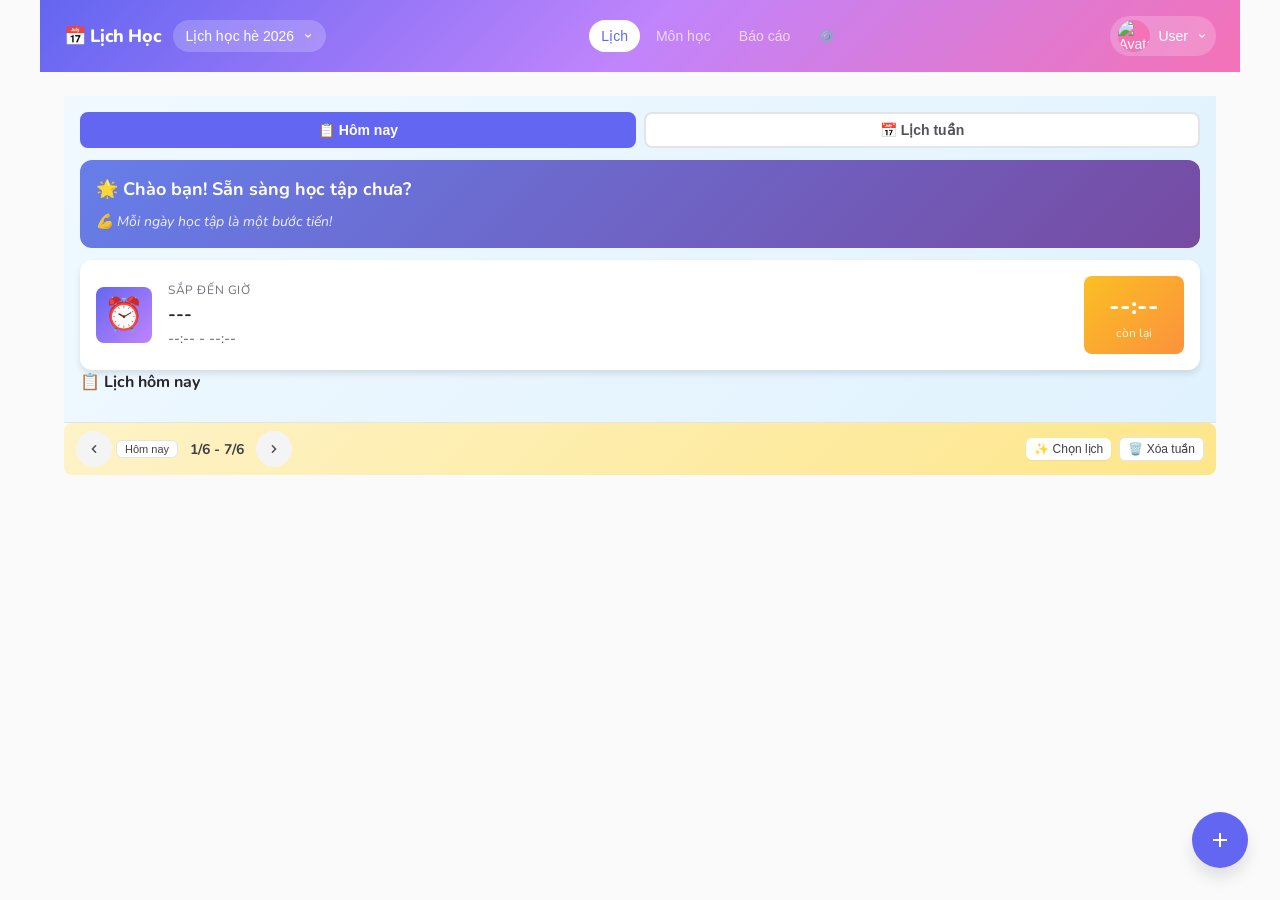
==== index.html @ 3b4ad8ef "Fix: restore view--active on view-schedule for proper view switching Co-Authored-By: Claude Opus 4.5" ====
<!DOCTYPE html>
<html lang="vi">
<head>
  <meta charset="UTF-8">
  <meta name="viewport" content="width=device-width, initial-scale=1.0">
  <meta name="description" content="Lịch học mùa hè cho con">
  <meta name="theme-color" content="#4f46e5">
  <title>Lịch Học Thông Minh</title>
  <link rel="preconnect" href="https://fonts.googleapis.com">
  <link rel="preconnect" href="https://fonts.gstatic.com" crossorigin>
  <link href="https://fonts.googleapis.com/css2?family=Nunito:wght@400;500;600;700;800&display=swap" rel="stylesheet">
  <link rel="stylesheet" href="css/style.css">
  <link rel="manifest" href="manifest.json">
  <link rel="icon" href="assets/icons/favicon.svg" type="image/svg+xml">
</head>
<body>
  <!-- Profile Selection Screen (TODO: integrate with family system) -->
  <div class="profile-select" id="profile-select" style="display: none;">
    <div class="profile-select__header">
      <h1>📅 Lịch Học Thông Minh</h1>
      <p>Chọn người dùng</p>
    </div>
    <div class="profile-select__list" id="profile-list">
      <!-- Generated by JS -->
    </div>
    <div class="profile-select__footer">
      <button class="btn btn--outline" id="btn-switch-account">🔄 Đổi tài khoản Google</button>
    </div>
  </div>

  <!-- PIN Entry Modal -->
  <div class="pin-modal" id="pin-modal">
    <div class="pin-modal__content">
      <button class="pin-modal__back" id="btn-pin-back">← Quay lại</button>
      <div class="pin-modal__avatar" id="pin-avatar">🧒</div>
      <h3 class="pin-modal__name" id="pin-name">Bé</h3>
      <p class="pin-modal__hint">Nhập mã PIN 4 số</p>
      <div class="pin-modal__input">
        <input type="password" id="pin-input" maxlength="4" pattern="[0-9]*" inputmode="numeric" autocomplete="off">
      </div>
      <div class="pin-modal__error" id="pin-error"></div>
      <div class="pin-modal__keypad" id="pin-keypad">
        <button class="pin-key" data-key="1">1</button>
        <button class="pin-key" data-key="2">2</button>
        <button class="pin-key" data-key="3">3</button>
        <button class="pin-key" data-key="4">4</button>
        <button class="pin-key" data-key="5">5</button>
        <button class="pin-key" data-key="6">6</button>
        <button class="pin-key" data-key="7">7</button>
        <button class="pin-key" data-key="8">8</button>
        <button class="pin-key" data-key="9">9</button>
        <button class="pin-key pin-key--clear" data-key="clear">⌫</button>
        <button class="pin-key" data-key="0">0</button>
        <button class="pin-key pin-key--submit" data-key="submit">→</button>
      </div>
    </div>
  </div>

  <div class="app" id="main-app">
    <!-- Header -->
    <header class="header">
      <div class="header__left">
        <h1 class="header__title">📅 Lịch Học</h1>
        <div class="calendar-selector">
          <button class="calendar-selector__btn" id="btn-calendar-selector">
            <span id="current-calendar-name">Lịch học hè 2026</span>
            <svg width="12" height="12" viewBox="0 0 20 20" fill="currentColor">
              <path fill-rule="evenodd" d="M5.293 7.293a1 1 0 011.414 0L10 10.586l3.293-3.293a1 1 0 111.414 1.414l-4 4a1 1 0 01-1.414 0l-4-4a1 1 0 010-1.414z"/>
            </svg>
          </button>
          <div class="calendar-dropdown" id="calendar-dropdown">
            <div class="calendar-dropdown__list" id="calendar-list">
              <!-- Generated by JS -->
            </div>
            <div class="calendar-dropdown__divider"></div>
            <button class="calendar-dropdown__add" id="btn-add-calendar">
              <span>➕</span> Tạo lịch mới
            </button>
          </div>
        </div>
      </div>

      <nav class="header__nav">
        <button class="nav-btn nav-btn--active" data-view="schedule">Lịch</button>
        <button class="nav-btn" data-view="subjects">Môn học</button>
        <button class="nav-btn" data-view="reports">Báo cáo</button>
        <button class="nav-btn" data-view="settings">⚙️</button>
      </nav>

      <div class="user-profile">
        <button class="user-profile__btn" id="btn-user-profile">
          <img class="user-profile__avatar" id="user-avatar" src="" alt="Avatar">
          <span class="user-profile__name" id="user-name">User</span>
          <svg width="12" height="12" viewBox="0 0 20 20" fill="currentColor">
            <path fill-rule="evenodd" d="M5.293 7.293a1 1 0 011.414 0L10 10.586l3.293-3.293a1 1 0 111.414 1.414l-4 4a1 1 0 01-1.414 0l-4-4a1 1 0 010-1.414z"/>
          </svg>
        </button>
        <div class="user-dropdown" id="user-dropdown">
          <div class="user-dropdown__info" id="user-email">user@email.com</div>
          <div class="user-dropdown__divider"></div>
          <div class="user-dropdown__list" id="user-list">
            <!-- Child profiles generated by JS -->
          </div>
          <div class="user-dropdown__divider"></div>
          <button class="user-dropdown__add" id="btn-add-user">
            <span>👶</span> Thêm bé
          </button>
          <button class="user-dropdown__logout" id="btn-logout">
            <span>🚪</span> Đăng xuất
          </button>
        </div>
      </div>
    </header>

    <!-- Main Content -->
    <main class="main">
      <!-- Dashboard - Tabs -->
      <div class="dashboard" id="dashboard">
        <div class="dashboard__tabs">
          <button class="dashboard__tab dashboard__tab--active" data-tab="today">📋 Hôm nay</button>
          <button class="dashboard__tab" data-tab="week">📅 Lịch tuần</button>
        </div>

        <!-- Tab: Today (Greeting + Next Session + Today's List) -->
        <div class="dashboard__panel dashboard__panel--active" id="panel-today">
          <!-- AI Greeting & Quote -->
          <div class="motivation-card">
            <div class="motivation-card__greeting" id="ai-greeting">
              🌟 Chào bạn! Sẵn sàng học tập chưa?
            </div>
            <div class="motivation-card__quote" id="ai-quote">
              💪 Mỗi ngày học tập là một bước tiến!
            </div>
          </div>

          <!-- Next Session Countdown -->
          <div class="dashboard__next-session" id="next-session-card">
            <div class="next-session__icon">⏰</div>
            <div class="next-session__content">
              <div class="next-session__label">Sắp đến giờ</div>
              <div class="next-session__name" id="next-session-name">---</div>
              <div class="next-session__time" id="next-session-time">--:-- - --:--</div>
            </div>
            <div class="next-session__countdown">
              <div class="countdown__value" id="countdown-value">--:--</div>
              <div class="countdown__label">còn lại</div>
            </div>
          </div>

          <!-- Today's Sessions List -->
          <div class="today__header">
            <h3>📋 Lịch hôm nay</h3>
            <span class="today__date" id="today-date"></span>
          </div>
          <div class="today__sessions" id="today-sessions">
            <!-- Generated by JS -->
          </div>
        </div>

        <!-- Tab: Week Schedule - actual content is in view-schedule section -->
        <div class="dashboard__panel" id="panel-week"></div>
      </div>

      <!-- Schedule View -->
      <section class="view view--active" id="view-schedule">
        <div class="schedule-toolbar">
          <div class="schedule-nav">
            <button class="btn btn--icon btn--icon-sm" id="btn-prev-week" aria-label="Tuần trước">
              <svg width="16" height="16" viewBox="0 0 20 20" fill="currentColor">
                <path fill-rule="evenodd" d="M12.707 5.293a1 1 0 010 1.414L9.414 10l3.293 3.293a1 1 0 01-1.414 1.414l-4-4a1 1 0 010-1.414l4-4a1 1 0 011.414 0z"/>
              </svg>
            </button>
            <button class="btn btn--outline btn--xs" id="btn-today">Hôm nay</button>
            <span class="schedule-nav__week" id="current-week">1/6 - 7/6</span>
            <button class="btn btn--icon btn--icon-sm" id="btn-next-week" aria-label="Tuần sau">
              <svg width="16" height="16" viewBox="0 0 20 20" fill="currentColor">
                <path fill-rule="evenodd" d="M7.293 14.707a1 1 0 010-1.414L10.586 10 7.293 6.707a1 1 0 011.414-1.414l4 4a1 1 0 010 1.414l-4 4a1 1 0 01-1.414 0z"/>
              </svg>
            </button>
          </div>
          <div class="schedule-actions">
            <button class="btn btn--secondary btn--sm" id="btn-suggest-schedule">
              ✨ Chọn lịch
            </button>
            <button class="btn btn--outline btn--sm" id="btn-clear-week-schedule">
              🗑️ Xóa tuần
            </button>
          </div>
        </div>

        <div class="view-toggle" style="display: none;">
          <button class="toggle-btn toggle-btn--active" data-mode="week">Tuần</button>
          <button class="toggle-btn" data-mode="day">Ngày</button>
        </div>

        <div class="schedule" id="schedule-grid">
          <!-- Generated by JS -->
        </div>

        <button class="fab" id="btn-add-event" aria-label="Thêm sự kiện">
          <svg width="24" height="24" viewBox="0 0 24 24" fill="currentColor">
            <path d="M19 13h-6v6h-2v-6H5v-2h6V5h2v6h6v2z"/>
          </svg>
        </button>
      </section>

      <!-- Subjects View -->
      <section class="view" id="view-subjects">
        <div class="subjects-header">
          <h2>Môn học</h2>
          <div class="subjects-header__actions">
            <button class="btn btn--outline btn--sm" id="btn-export-data" title="Tải file về máy">
              📥 Xuất
            </button>
            <button class="btn btn--outline btn--sm" id="btn-import-data" title="Tải file từ máy">
              📤 Nhập
            </button>
            <input type="file" id="import-file-input" accept=".json" style="display: none;">
            <button class="btn btn--primary" id="btn-add-subject">+ Thêm môn</button>
          </div>
        </div>

        <div class="subject-filters">
          <button class="filter-btn filter-btn--active" data-filter="all">Tất cả</button>
          <button class="filter-btn" data-filter="fixed">Cố định</button>
          <button class="filter-btn" data-filter="flexible">Linh hoạt</button>
        </div>

        <ul class="subject-list" id="subject-list">
          <!-- Generated by JS -->
        </ul>
      </section>

      <!-- Reports View -->
      <section class="view" id="view-reports">
        <div class="report-tabs">
          <button class="tab-btn tab-btn--active" data-period="day">Ngày</button>
          <button class="tab-btn" data-period="week">Tuần</button>
          <button class="tab-btn" data-period="month">Tháng</button>
        </div>

        <div class="report-summary" id="report-summary">
          <div class="stat-card">
            <span class="stat-card__value" id="stat-progress">0%</span>
            <span class="stat-card__label">Tiến độ</span>
          </div>
          <div class="stat-card">
            <span class="stat-card__value" id="stat-hours">0h</span>
            <span class="stat-card__label">Giờ học</span>
          </div>
          <div class="stat-card">
            <span class="stat-card__value" id="stat-subjects">0</span>
            <span class="stat-card__label">Môn hoàn thành</span>
          </div>
        </div>

        <div class="report-chart" id="report-chart">
          <!-- Progress bars by subject -->
        </div>

        <h3 class="report-section-title">📋 Chi tiết theo môn (Tuần)</h3>
        <div class="report-table-container" id="report-table">
          <!-- Detailed table by subject -->
        </div>
      </section>

      <!-- Settings View -->
      <section class="view" id="view-settings">
        <h2>⚙️ Cài đặt</h2>

        <div class="settings-section">
          <h3>📅 Thông tin lịch</h3>
          <div class="settings-card" id="calendar-settings">
            <div class="form-group">
              <label>Tên lịch</label>
              <input type="text" id="setting-calendar-name" placeholder="VD: Lịch học hè 2026">
            </div>
            <div class="form-row">
              <div class="form-group">
                <label>Loại lịch</label>
                <select id="setting-calendar-type">
                  <option value="summer">☀️ Lịch hè</option>
                  <option value="school">📚 Năm học</option>
                  <option value="extra">📝 Bổ sung</option>
                  <option value="camp">🏕️ Trại hè</option>
                </select>
              </div>
              <div class="form-group">
                <label>Màu</label>
                <input type="color" id="setting-calendar-color" value="#6366f1">
              </div>
            </div>
            <div class="form-row">
              <div class="form-group">
                <label>Ngày bắt đầu</label>
                <input type="date" id="setting-calendar-start">
              </div>
              <div class="form-group">
                <label>Ngày kết thúc</label>
                <input type="date" id="setting-calendar-end">
              </div>
            </div>
            <button class="btn btn--primary" id="btn-save-calendar-settings">💾 Lưu thay đổi</button>
          </div>
        </div>

        <div class="settings-section">
          <h3>🔔 Thông báo</h3>
          <div class="settings-card">
            <div class="setting-item">
              <div class="setting-item__info">
                <div class="setting-item__title">📧 Email nhắc nhở đầu ngày</div>
                <div class="setting-item__desc">Gửi lịch học vào mỗi sáng</div>
              </div>
              <label class="toggle">
                <input type="checkbox" id="setting-daily-email">
                <span class="toggle__slider"></span>
              </label>
            </div>
            <div class="setting-item">
              <div class="setting-item__info">
                <div class="setting-item__title">⏰ Giờ gửi email</div>
                <div class="setting-item__desc">Thời gian gửi email mỗi ngày</div>
              </div>
              <input type="time" id="setting-reminder-time" value="07:00" class="setting-time-input">
            </div>
            <div class="setting-item">
              <div class="setting-item__info">
                <div class="setting-item__title">🔔 Nhắc trước giờ học</div>
                <div class="setting-item__desc">Thông báo push trước mỗi buổi học</div>
              </div>
              <select id="setting-session-reminder" class="setting-select">
                <option value="0">Tắt</option>
                <option value="5">5 phút</option>
                <option value="15" selected>15 phút</option>
                <option value="30">30 phút</option>
                <option value="60">1 giờ</option>
              </select>
            </div>
            <button class="btn btn--primary" id="btn-save-notification-settings">💾 Lưu cài đặt</button>
          </div>
        </div>

        <div class="settings-section">
          <h3>🤖 AI (Gemini)</h3>
          <div class="settings-card">
            <p class="settings-desc">Kết nối Gemini AI để có lời khích lệ cá nhân hóa.</p>
            <div class="form-group">
              <label>API Key</label>
              <div class="input-with-btn">
                <input type="password" id="setting-gemini-key" placeholder="Nhập Gemini API key...">
                <button class="btn btn--sm btn--primary" id="btn-save-gemini-key">Lưu</button>
              </div>
              <small class="form-hint">
                Lấy key tại: <a href="https://makersuite.google.com/app/apikey" target="_blank">Google AI Studio</a> (miễn phí)
              </small>
            </div>
            <div id="gemini-status" class="settings-status"></div>
          </div>
        </div>

        <div class="settings-section">
          <h3>📦 Dữ liệu</h3>
          <div class="settings-card">
            <div class="settings-actions">
              <button class="btn btn--outline" id="btn-export-all">📥 Xuất toàn bộ dữ liệu</button>
              <button class="btn btn--outline" id="btn-import-all">📤 Nhập dữ liệu</button>
            </div>
          </div>
        </div>

        <div class="settings-section" id="admin-section" style="display: none;">
          <h3>👑 Admin</h3>
          <div class="settings-card">
            <p>Quản lý tất cả người dùng và lịch học.</p>
            <button class="btn btn--primary" id="btn-admin-dashboard">Mở Admin Dashboard</button>
          </div>
        </div>
      </section>
    </main>

    <!-- Modal: Add/Edit Subject -->
    <div class="modal" id="modal-subject">
      <div class="modal__backdrop"></div>
      <div class="modal__content">
        <div class="modal__header">
          <h3 id="modal-subject-title">Thêm môn học</h3>
          <button class="btn btn--icon modal__close" aria-label="Đóng">
            <svg width="20" height="20" viewBox="0 0 20 20" fill="currentColor">
              <path fill-rule="evenodd" d="M4.293 4.293a1 1 0 011.414 0L10 8.586l4.293-4.293a1 1 0 111.414 1.414L11.414 10l4.293 4.293a1 1 0 01-1.414 1.414L10 11.414l-4.293 4.293a1 1 0 01-1.414-1.414L8.586 10 4.293 5.707a1 1 0 010-1.414z"/>
            </svg>
          </button>
        </div>
        <form class="modal__body" id="form-subject">
          <div class="form-row">
            <div class="form-group" style="flex:2">
              <label for="subject-name">Tên môn học</label>
              <input type="text" id="subject-name" required placeholder="VD: Toán MathX">
            </div>
            <div class="form-group" style="flex:1">
              <label for="subject-category">Nhóm</label>
              <select id="subject-category">
                <option value="academic">📚 Học thuật</option>
                <option value="art">🎨 Nghệ thuật</option>
                <option value="physical">🏃 Thể chất</option>
              </select>
            </div>
          </div>
          <div class="form-group">
            <label>Loại lịch</label>
            <div class="radio-group">
              <label class="radio">
                <input type="radio" name="subject-type" value="fixed" checked>
                <span>Cố định cả hè</span>
                <small class="radio__hint">Chọn buổi 1 lần, học cố định</small>
              </label>
              <label class="radio">
                <input type="radio" name="subject-type" value="weekly-pick">
                <span>Chọn theo tuần</span>
                <small class="radio__hint">Mỗi tuần chọn buổi từ lịch thầy/cô</small>
              </label>
              <label class="radio">
                <input type="radio" name="subject-type" value="fixed-plus">
                <span>Cố định + Đi thêm tùy ý</span>
                <small class="radio__hint">X buổi bắt buộc + đi thêm nếu muốn</small>
              </label>
              <label class="radio">
                <input type="radio" name="subject-type" value="self-study">
                <span>Tự học tại nhà</span>
                <small class="radio__hint">Không có lịch thầy/cô</small>
              </label>
            </div>
          </div>

          <!-- Teacher's available slots (for fixed, weekly-pick, fixed-plus) -->
          <div class="form-group" id="schedule-group">
            <label>Lịch thầy/cô có sẵn</label>
            <p class="form-hint" id="schedule-hint">Nhập tất cả buổi thầy/cô dạy</p>
            <div id="fixed-schedules">
              <!-- Dynamic schedule inputs -->
            </div>
            <button type="button" class="btn btn--outline btn--sm" id="btn-add-schedule">+ Thêm buổi</button>
          </div>

          <!-- Sessions per week config -->
          <div class="form-group" id="sessions-config-group" style="display: none;">
            <div class="form-row">
              <div class="form-group form-group--half">
                <label for="required-sessions">Số buổi bắt buộc/tuần</label>
                <input type="number" id="required-sessions" min="0" max="7" value="2">
              </div>
              <div class="form-group form-group--half">
                <label for="target-sessions">Mục tiêu buổi/tuần</label>
                <input type="number" id="target-sessions" min="1" max="14" value="2">
                <small class="form-hint">Bao gồm cả buổi đi thêm</small>
              </div>
            </div>
          </div>

          <!-- Extra self-study option (for subjects with teacher schedule) -->
          <div class="form-group" id="extra-self-study-group" style="display: none;">
            <label class="checkbox">
              <input type="checkbox" id="extra-self-study-enabled">
              <span>Thêm buổi tự học tại nhà (ngoài lịch thầy/cô)</span>
            </label>
            <div id="extra-self-study-config" style="display: none; margin-top: var(--spacing-3); padding: var(--spacing-3); background: var(--color-gray-50); border-radius: var(--radius-md);">
              <div class="form-row" style="margin-bottom: var(--spacing-2);">
                <div class="form-group form-group--half">
                  <label for="extra-study-duration">Thời lượng/buổi</label>
                  <input type="number" id="extra-study-duration" min="0.5" max="4" step="0.5" value="1.5">
                </div>
                <div class="form-group form-group--half">
                  <label for="extra-study-sessions">Số buổi tự học/tuần</label>
                  <input type="number" id="extra-study-sessions" min="1" max="7" value="3">
                </div>
              </div>
              <label style="font-size: 12px; margin-bottom: 6px; display: block;">Khung giờ tự học</label>
              <div id="extra-study-slots" class="time-slots-grid"></div>
            </div>
          </div>

          <!-- Self-study config -->
          <div class="form-group" id="self-study-group" style="display: none;">
            <label>Cài đặt tự học</label>
            <div class="form-row" style="margin-bottom: var(--spacing-3);">
              <div class="form-group form-group--half">
                <label for="self-study-duration">Thời lượng (giờ)</label>
                <input type="number" id="self-study-duration" min="0.5" max="4" step="0.5" value="2">
              </div>
              <div class="form-group form-group--half">
                <label for="self-study-sessions">Số buổi/tuần</label>
                <input type="number" id="self-study-sessions" min="1" max="14" value="5">
              </div>
            </div>
            <label>Khung giờ ưa thích</label>
            <p class="form-hint">Chọn các khung giờ phù hợp để AI gợi ý</p>
            <div id="self-study-slots" class="time-slots-grid">
              <!-- Generated by JS -->
            </div>
          </div>
          <div class="form-group">
            <label for="subject-color">Màu</label>
            <input type="color" id="subject-color" value="#4f46e5">
          </div>
          <input type="hidden" id="subject-id">
        </form>
        <div class="modal__footer">
          <button class="btn btn--outline modal__cancel">Hủy</button>
          <button class="btn btn--primary" id="btn-save-subject">Lưu</button>
        </div>
      </div>
    </div>

    <!-- Modal: Add Event -->
    <div class="modal" id="modal-event">
      <div class="modal__backdrop"></div>
      <div class="modal__content">
        <div class="modal__header">
          <h3>Thêm sự kiện</h3>
          <button class="btn btn--icon modal__close" aria-label="Đóng">
            <svg width="20" height="20" viewBox="0 0 20 20" fill="currentColor">
              <path fill-rule="evenodd" d="M4.293 4.293a1 1 0 011.414 0L10 8.586l4.293-4.293a1 1 0 111.414 1.414L11.414 10l4.293 4.293a1 1 0 01-1.414 1.414L10 11.414l-4.293 4.293a1 1 0 01-1.414-1.414L8.586 10 4.293 5.707a1 1 0 010-1.414z"/>
            </svg>
          </button>
        </div>
        <form class="modal__body" id="form-event">
          <div class="form-group">
            <label for="event-date">Ngày</label>
            <input type="date" id="event-date" required>
          </div>
          <div class="form-group">
            <label for="event-type">Loại</label>
            <select id="event-type">
              <option value="holiday">Nghỉ lễ</option>
              <option value="trip">Đi chơi</option>
              <option value="other">Khác</option>
            </select>
          </div>
          <div class="form-group">
            <label for="event-desc">Mô tả</label>
            <input type="text" id="event-desc" placeholder="VD: Đi biển Vũng Tàu">
          </div>
        </form>
        <div class="modal__footer">
          <button class="btn btn--outline modal__cancel">Hủy</button>
          <button class="btn btn--primary" id="btn-save-event">Lưu</button>
        </div>
      </div>
    </div>

    <!-- Modal: Create/Edit Calendar -->
    <div class="modal" id="modal-calendar">
      <div class="modal__backdrop"></div>
      <div class="modal__content">
        <div class="modal__header">
          <h3 id="modal-calendar-title">Tạo lịch mới</h3>
          <button class="btn btn--icon modal__close" aria-label="Đóng">
            <svg width="20" height="20" viewBox="0 0 20 20" fill="currentColor">
              <path fill-rule="evenodd" d="M4.293 4.293a1 1 0 011.414 0L10 8.586l4.293-4.293a1 1 0 111.414 1.414L11.414 10l4.293 4.293a1 1 0 01-1.414 1.414L10 11.414l-4.293 4.293a1 1 0 01-1.414-1.414L8.586 10 4.293 5.707a1 1 0 010-1.414z"/>
            </svg>
          </button>
        </div>
        <form class="modal__body" id="form-calendar">
          <div class="form-group">
            <label>Tên lịch <span class="required">*</span></label>
            <input type="text" id="calendar-name" required placeholder="VD: Lịch học hè 2026">
          </div>
          <div class="form-row">
            <div class="form-group">
              <label>Loại lịch</label>
              <select id="calendar-type">
                <option value="summer">☀️ Lịch hè</option>
                <option value="school">📚 Năm học</option>
                <option value="extra">📝 Bổ sung</option>
                <option value="camp">🏕️ Trại hè</option>
              </select>
            </div>
            <div class="form-group">
              <label>Màu</label>
              <input type="color" id="calendar-color" value="#6366f1">
            </div>
          </div>
          <div class="form-row">
            <div class="form-group">
              <label>Ngày bắt đầu <span class="required">*</span></label>
              <input type="date" id="calendar-start" required>
            </div>
            <div class="form-group">
              <label>Ngày kết thúc <span class="required">*</span></label>
              <input type="date" id="calendar-end" required>
            </div>
          </div>
        </form>
        <div class="modal__footer">
          <button class="btn btn--outline modal__cancel">Hủy</button>
          <button class="btn btn--primary" id="btn-save-calendar">Tạo lịch</button>
        </div>
      </div>
    </div>

    <!-- Modal: AI Suggestions -->
    <div class="modal" id="modal-suggestions">
      <div class="modal__backdrop"></div>
      <div class="modal__content modal__content--large">
        <div class="modal__header">
          <h3>Gợi ý lịch học linh hoạt</h3>
          <button class="btn btn--icon modal__close" aria-label="Đóng">
            <svg width="20" height="20" viewBox="0 0 20 20" fill="currentColor">
              <path fill-rule="evenodd" d="M4.293 4.293a1 1 0 011.414 0L10 8.586l4.293-4.293a1 1 0 111.414 1.414L11.414 10l4.293 4.293a1 1 0 01-1.414 1.414L10 11.414l-4.293 4.293a1 1 0 01-1.414-1.414L8.586 10 4.293 5.707a1 1 0 010-1.414z"/>
            </svg>
          </button>
        </div>
        <div class="modal__body">
          <div class="suggest-legend">
            <span class="legend-item"><span class="legend-dot legend-dot--teacher"></span> Lịch thầy/cô có sẵn</span>
            <span class="legend-item"><span class="legend-dot legend-dot--ai"></span> Gợi ý AI (tự học)</span>
          </div>
          <div class="suggest-list" id="suggest-list">
            <!-- Generated suggestions -->
          </div>
        </div>
        <div class="modal__footer">
          <button class="btn btn--outline" id="btn-refresh-suggestions" title="Tính lại gợi ý">🔄 Làm mới</button>
          <button class="btn btn--outline modal__cancel">Hủy</button>
          <button class="btn btn--primary" id="btn-confirm-suggestions">Xác nhận tạo lịch</button>
        </div>
      </div>
    </div>

    <!-- Modal: Session Detail -->
    <div class="modal" id="modal-session">
      <div class="modal__backdrop"></div>
      <div class="modal__content">
        <div class="modal__header">
          <h3 id="session-title">Chi tiết buổi học</h3>
          <button class="btn btn--icon modal__close" aria-label="Đóng">
            <svg width="20" height="20" viewBox="0 0 20 20" fill="currentColor">
              <path fill-rule="evenodd" d="M4.293 4.293a1 1 0 011.414 0L10 8.586l4.293-4.293a1 1 0 111.414 1.414L11.414 10l4.293 4.293a1 1 0 01-1.414 1.414L10 11.414l-4.293 4.293a1 1 0 01-1.414-1.414L8.586 10 4.293 5.707a1 1 0 010-1.414z"/>
            </svg>
          </button>
        </div>
        <div class="modal__body">
          <p id="session-info"></p>
          <div class="form-group">
            <label>Trạng thái</label>
            <div class="status-options">
              <label class="status-option status-option--pending">
                <input type="radio" name="session-status" value="pending">
                <span>⏳ Chưa học</span>
              </label>
              <label class="status-option status-option--completed">
                <input type="radio" name="session-status" value="completed">
                <span>✅ Hoàn thành</span>
              </label>
              <label class="status-option status-option--skipped">
                <input type="radio" name="session-status" value="skipped">
                <span>⏭️ Bỏ qua</span>
              </label>
            </div>
          </div>
          <!-- Actual time (shown when completed) -->
          <div class="form-group actual-time-group" id="actual-time-group" style="display: none;">
            <label>Giờ học thực tế</label>
            <div class="form-row">
              <div class="form-group">
                <label class="form-label-sm">Bắt đầu</label>
                <input type="time" id="session-actual-start">
              </div>
              <div class="form-group">
                <label class="form-label-sm">Kết thúc</label>
                <input type="time" id="session-actual-end">
              </div>
            </div>
            <small class="form-hint">Để trống nếu học đúng giờ đã lên lịch</small>
          </div>

          <div class="form-group">
            <label for="session-notes">Ghi chú</label>
            <textarea id="session-notes" rows="3" placeholder="VD: Làm xong bài 1-5, cần ôn lại phần phân số"></textarea>
          </div>
          <input type="hidden" id="session-id">
          <input type="hidden" id="session-start-time">
          <input type="hidden" id="session-end-time">
          <input type="hidden" id="session-date">
          <input type="hidden" id="session-subject-id">
          <input type="hidden" id="session-is-fixed" value="false">

          <div class="session-actions">
            <button type="button" class="btn btn--outline btn--sm" id="btn-open-subject">
              ⚙️ Cài đặt môn học
            </button>
          </div>

          <div class="skip-fixed-options" id="skip-fixed-options" style="display: none;">
            <button type="button" class="btn btn--outline btn--sm btn--warning-outline" id="btn-skip-fixed">
              ⏭️ Bỏ qua buổi này (chỉ hôm nay)
            </button>
          </div>

          <div class="delete-options" id="delete-options">
            <label>Xóa lịch</label>
            <div class="delete-buttons">
              <button type="button" class="btn btn--outline btn--sm btn--danger-outline" id="btn-delete-session">Xóa buổi này</button>
              <button type="button" class="btn btn--outline btn--sm btn--danger-outline" id="btn-delete-day">Xóa cả ngày</button>
            </div>
          </div>
        </div>
        <div class="modal__footer">
          <button class="btn btn--outline modal__cancel">Đóng</button>
          <button class="btn btn--primary" id="btn-save-session">Lưu</button>
        </div>
      </div>
    </div>

    <!-- Modal: Add/Edit Child Profile -->
    <div class="modal" id="modal-child">
      <div class="modal__backdrop"></div>
      <div class="modal__content">
        <div class="modal__header">
          <h3 id="modal-child-title">Thêm bé</h3>
          <button class="btn btn--icon modal__close" aria-label="Đóng">
            <svg width="20" height="20" viewBox="0 0 20 20" fill="currentColor">
              <path fill-rule="evenodd" d="M4.293 4.293a1 1 0 011.414 0L10 8.586l4.293-4.293a1 1 0 111.414 1.414L11.414 10l4.293 4.293a1 1 0 01-1.414 1.414L10 11.414l-4.293 4.293a1 1 0 01-1.414-1.414L8.586 10 4.293 5.707a1 1 0 010-1.414z"/>
            </svg>
          </button>
        </div>
        <div class="modal__body">
          <div class="form-group">
            <label>Tên bé <span class="required">*</span></label>
            <input type="text" id="child-name" required placeholder="VD: Anna">
          </div>
          <div class="form-group">
            <label>Ngày sinh</label>
            <input type="date" id="child-birthdate">
          </div>
          <div class="form-group">
            <label>Avatar</label>
            <div class="avatar-picker" id="avatar-picker">
              <!-- Generated by JS -->
            </div>
            <input type="hidden" id="child-avatar" value="🧒">
          </div>
          <div class="form-group">
            <label>Mã PIN 4 số <span class="required">*</span></label>
            <input type="password" id="child-pin" required pattern="[0-9]{4}" maxlength="4" placeholder="••••" inputmode="numeric">
            <small class="form-hint">Bé sẽ dùng PIN này để đăng nhập</small>
          </div>
          <div class="form-group">
            <label>Xác nhận PIN <span class="required">*</span></label>
            <input type="password" id="child-pin-confirm" required pattern="[0-9]{4}" maxlength="4" placeholder="••••" inputmode="numeric">
          </div>
        </div>
        <div class="modal__footer">
          <button class="btn btn--outline modal__cancel">Hủy</button>
          <button class="btn btn--primary" id="btn-save-child">Thêm bé</button>
        </div>
      </div>
    </div>
  </div>

  <script type="module" src="js/app.js"></script>
</body>
</html>
---- css/style.css ----
/* ============================================
   Summer Schedule - Mobile-First CSS
   ============================================ */

/* CSS Variables - Kid-Friendly Color System */
:root {
  --color-primary: #6366f1;
  --color-primary-dark: #4f46e5;
  --color-primary-light: #a5b4fc;
  --color-secondary: #f472b6;
  --color-success: #34d399;
  --color-warning: #fbbf24;
  --color-danger: #f87171;
  --color-info: #38bdf8;
  --color-purple: #c084fc;
  --color-orange: #fb923c;
  --color-teal: #2dd4bf;

  --color-gray-50: #fafafa;
  --color-gray-100: #f4f4f5;
  --color-gray-200: #e4e4e7;
  --color-gray-300: #d4d4d8;
  --color-gray-400: #a1a1aa;
  --color-gray-500: #71717a;
  --color-gray-600: #52525b;
  --color-gray-700: #3f3f46;
  --color-gray-800: #27272a;
  --color-gray-900: #18181b;

  --font-family: 'Nunito', -apple-system, BlinkMacSystemFont, 'Segoe UI', Roboto, sans-serif;
  --font-size-xs: 0.75rem;
  --font-size-sm: 0.875rem;
  --font-size-base: 1rem;
  --font-size-lg: 1.125rem;
  --font-size-xl: 1.25rem;
  --font-size-2xl: 1.5rem;

  --spacing-1: 0.25rem;
  --spacing-2: 0.5rem;
  --spacing-3: 0.75rem;
  --spacing-4: 1rem;
  --spacing-5: 1.25rem;
  --spacing-6: 1.5rem;
  --spacing-8: 2rem;

  --radius-sm: 0.25rem;
  --radius-md: 0.375rem;
  --radius-lg: 0.5rem;
  --radius-xl: 0.75rem;
  --radius-full: 9999px;

  --shadow-sm: 0 1px 2px rgba(0,0,0,0.05);
  --shadow-md: 0 4px 6px rgba(0,0,0,0.1);
  --shadow-lg: 0 10px 15px rgba(0,0,0,0.1);

  --transition: 150ms ease;
}

/* Reset */
*, *::before, *::after {
  box-sizing: border-box;
  margin: 0;
  padding: 0;
}

html {
  font-size: 16px;
  -webkit-tap-highlight-color: transparent;
}

body {
  font-family: var(--font-family);
  font-size: var(--font-size-base);
  line-height: 1.5;
  color: var(--color-gray-800);
  background: var(--color-gray-50);
  min-height: 100vh;
  min-height: 100dvh;
}

/* App Container */
.app {
  display: flex;
  flex-direction: column;
  min-height: 100vh;
  min-height: 100dvh;
  max-width: 1200px;
  margin: 0 auto;
}

/* Header */
.header {
  background: linear-gradient(135deg, var(--color-primary) 0%, var(--color-purple) 50%, var(--color-secondary) 100%);
  color: white;
  padding: var(--spacing-3) var(--spacing-4);
  position: sticky;
  top: 0;
  z-index: 100;
  display: flex;
  align-items: center;
  justify-content: space-between;
  gap: var(--spacing-3);
  flex-wrap: wrap;
}

.header__left {
  display: flex;
  align-items: center;
  gap: var(--spacing-3);
}

.header__title {
  font-size: var(--font-size-lg);
  font-weight: 800;
  letter-spacing: -0.02em;
  white-space: nowrap;
}

.header__nav {
  display: flex;
  gap: var(--spacing-1);
}

.nav-btn {
  background: transparent;
  border: none;
  color: rgba(255,255,255,0.7);
  padding: var(--spacing-2) var(--spacing-3);
  font-size: var(--font-size-sm);
  font-weight: 500;
  border-radius: var(--radius-full);
  cursor: pointer;
  transition: var(--transition);
}

.nav-btn:hover {
  color: white;
  background: rgba(255,255,255,0.1);
}

.nav-btn--active {
  color: var(--color-primary);
  background: white;
}

/* Calendar Selector */
.calendar-selector {
  position: relative;
}

.calendar-selector__btn {
  display: flex;
  align-items: center;
  gap: var(--spacing-2);
  background: rgba(255,255,255,0.2);
  border: none;
  padding: var(--spacing-2) var(--spacing-3);
  border-radius: var(--radius-full);
  cursor: pointer;
  color: white;
  font-size: var(--font-size-sm);
  font-weight: 500;
  transition: var(--transition);
}

.calendar-selector__btn:hover {
  background: rgba(255,255,255,0.3);
}

.calendar-dropdown {
  position: absolute;
  top: 100%;
  left: 0;
  margin-top: var(--spacing-2);
  background: white;
  border-radius: var(--radius-lg);
  box-shadow: var(--shadow-lg);
  min-width: 250px;
  display: none;
  z-index: 200;
}

.calendar-dropdown--open {
  display: block;
}

.calendar-dropdown__list {
  padding: var(--spacing-2);
  max-height: 300px;
  overflow-y: auto;
}

.calendar-dropdown__item {
  display: flex;
  align-items: center;
  gap: var(--spacing-3);
  padding: var(--spacing-2) var(--spacing-3);
  border-radius: var(--radius-md);
  cursor: pointer;
  color: var(--color-gray-700);
  transition: var(--transition);
}

.calendar-dropdown__item:hover {
  background: var(--color-gray-100);
}

.calendar-dropdown__item--active {
  background: var(--color-primary-light);
  color: var(--color-primary-dark);
}

.calendar-dropdown__item-icon {
  font-size: 18px;
}

.calendar-dropdown__item-info {
  flex: 1;
}

.calendar-dropdown__item-name {
  font-weight: 600;
  font-size: var(--font-size-sm);
}

.calendar-dropdown__item-dates {
  font-size: var(--font-size-xs);
  color: var(--color-gray-500);
}

.calendar-dropdown__divider {
  height: 1px;
  background: var(--color-gray-200);
  margin: var(--spacing-2) 0;
}

.calendar-dropdown__add {
  display: flex;
  align-items: center;
  gap: var(--spacing-2);
  width: 100%;
  padding: var(--spacing-2) var(--spacing-3);
  margin: var(--spacing-2);
  background: transparent;
  border: 1px dashed var(--color-gray-300);
  border-radius: var(--radius-md);
  color: var(--color-gray-600);
  font-size: var(--font-size-sm);
  cursor: pointer;
  transition: var(--transition);
}

.calendar-dropdown__add:hover {
  border-color: var(--color-primary);
  color: var(--color-primary);
  background: var(--color-gray-50);
}

/* User Profile */
.user-profile {
  position: relative;
}

.user-profile__btn {
  display: flex;
  align-items: center;
  gap: var(--spacing-2);
  background: rgba(255,255,255,0.2);
  border: none;
  padding: var(--spacing-1) var(--spacing-2);
  border-radius: var(--radius-full);
  cursor: pointer;
  color: white;
  font-size: var(--font-size-sm);
  transition: var(--transition);
}

.user-profile__btn:hover {
  background: rgba(255,255,255,0.3);
}

.user-profile__avatar {
  width: 32px;
  height: 32px;
  border-radius: 50%;
  object-fit: cover;
  background: var(--color-secondary);
}

.user-profile__name {
  font-weight: 500;
  max-width: 100px;
  overflow: hidden;
  text-overflow: ellipsis;
  white-space: nowrap;
}

/* User Dropdown */
.user-dropdown {
  position: absolute;
  top: 100%;
  right: 0;
  margin-top: var(--spacing-2);
  background: white;
  border-radius: var(--radius-lg);
  box-shadow: var(--shadow-lg);
  min-width: 220px;
  display: none;
  z-index: 200;
}

.user-dropdown--open {
  display: block;
}

.user-dropdown__info {
  padding: var(--spacing-3);
  font-size: var(--font-size-xs);
  color: var(--color-gray-500);
  border-bottom: 1px solid var(--color-gray-100);
}

.user-dropdown__list {
  padding: var(--spacing-2);
}

.user-dropdown__divider {
  height: 1px;
  background: var(--color-gray-200);
  margin: var(--spacing-1) 0;
}

.user-dropdown__add,
.user-dropdown__logout {
  display: flex;
  align-items: center;
  gap: var(--spacing-2);
  width: calc(100% - var(--spacing-4));
  margin: var(--spacing-2);
  padding: var(--spacing-2) var(--spacing-3);
  background: transparent;
  border: none;
  border-radius: var(--radius-md);
  color: var(--color-gray-600);
  font-size: var(--font-size-sm);
  cursor: pointer;
  transition: var(--transition);
  text-align: left;
}

.user-dropdown__add:hover {
  background: var(--color-gray-100);
}

.user-dropdown__logout {
  color: var(--color-danger);
}

.user-dropdown__logout:hover {
  background: #fef2f2;
}

/* Legacy User Selector - keeping for backwards compatibility */
.user-selector {
  position: relative;
}

.user-selector__btn {
  display: flex;
  align-items: center;
  gap: var(--spacing-2);
  background: rgba(255,255,255,0.2);
  border: none;
  padding: var(--spacing-1) var(--spacing-2);
  border-radius: var(--radius-full);
  cursor: pointer;
  color: white;
  font-size: var(--font-size-sm);
  transition: var(--transition);
}

.user-selector__btn:hover {
  background: rgba(255,255,255,0.3);
}

.user-selector__avatar {
  width: 28px;
  height: 28px;
  border-radius: 50%;
  background: var(--color-secondary);
  display: flex;
  align-items: center;
  justify-content: center;
  font-weight: 700;
  font-size: var(--font-size-sm);
}

.user-selector__name {
  font-weight: 600;
}

.user-selector__arrow {
  opacity: 0.7;
}

.user-dropdown {
  position: absolute;
  top: 100%;
  right: 0;
  margin-top: var(--spacing-2);
  background: white;
  border-radius: var(--radius-lg);
  box-shadow: var(--shadow-lg);
  min-width: 160px;
  overflow: hidden;
  display: none;
  z-index: 200;
}

.user-dropdown--open {
  display: block;
}

.user-dropdown__list {
  padding: var(--spacing-2);
}

.user-dropdown__item {
  display: flex;
  align-items: center;
  gap: var(--spacing-2);
  padding: var(--spacing-2) var(--spacing-3);
  border-radius: var(--radius-md);
  cursor: pointer;
  transition: var(--transition);
  color: var(--color-gray-700);
}

.user-dropdown__item:hover {
  background: var(--color-gray-100);
}

.user-dropdown__item--active {
  background: var(--color-primary-light);
  color: var(--color-primary-dark);
}

.user-dropdown__item-avatar {
  width: 24px;
  height: 24px;
  border-radius: 50%;
  display: flex;
  align-items: center;
  justify-content: center;
  font-weight: 700;
  font-size: var(--font-size-xs);
  color: white;
}

.user-dropdown__item-name {
  flex: 1;
  font-weight: 500;
}

.user-dropdown__divider {
  height: 1px;
  background: var(--color-gray-200);
  margin: var(--spacing-1) 0;
}

.user-dropdown__add {
  display: flex;
  align-items: center;
  gap: var(--spacing-2);
  width: 100%;
  padding: var(--spacing-2) var(--spacing-3);
  background: none;
  border: none;
  color: var(--color-gray-500);
  font-size: var(--font-size-sm);
  cursor: pointer;
  transition: var(--transition);
}

.user-dropdown__add:hover {
  background: var(--color-gray-100);
  color: var(--color-gray-700);
}

/* Dashboard */
.dashboard {
  padding: var(--spacing-4);
  background: linear-gradient(135deg, #f0f9ff 0%, #e0f2fe 100%);
  border-bottom: 1px solid var(--color-gray-200);
}

.dashboard__tabs {
  display: flex;
  gap: var(--spacing-2);
  margin-bottom: var(--spacing-3);
}

.dashboard__tab {
  flex: 1;
  padding: var(--spacing-2) var(--spacing-3);
  background: white;
  border: 2px solid var(--color-gray-200);
  border-radius: var(--radius-lg);
  font-size: var(--font-size-sm);
  font-weight: 600;
  color: var(--color-gray-600);
  cursor: pointer;
  transition: var(--transition);
}

.dashboard__tab:hover {
  border-color: var(--color-primary-light);
  color: var(--color-primary);
}

.dashboard__tab--active {
  background: var(--color-primary);
  border-color: var(--color-primary);
  color: white;
}

.dashboard__panel {
  display: none;
}

.dashboard__panel--active {
  display: block;
}

/* Motivation Card */
.motivation-card {
  background: linear-gradient(135deg, #667eea 0%, #764ba2 100%);
  border-radius: var(--radius-xl);
  padding: var(--spacing-4);
  margin-bottom: var(--spacing-3);
  color: white;
}

.motivation-card__greeting {
  font-size: var(--font-size-lg);
  font-weight: 700;
  margin-bottom: var(--spacing-2);
}

.motivation-card__quote {
  font-size: var(--font-size-sm);
  opacity: 0.9;
  font-style: italic;
  line-height: 1.5;
}

.dashboard__next-session {
  display: flex;
  align-items: center;
  gap: var(--spacing-4);
  background: white;
  border-radius: var(--radius-xl);
  padding: var(--spacing-4);
  box-shadow: var(--shadow-md);
}

.dashboard__next-session--inactive {
  opacity: 0.6;
}

.next-session__icon {
  font-size: 32px;
  width: 56px;
  height: 56px;
  background: linear-gradient(135deg, var(--color-primary) 0%, var(--color-purple) 100%);
  border-radius: var(--radius-lg);
  display: flex;
  align-items: center;
  justify-content: center;
}

.next-session__content {
  flex: 1;
}

.next-session__label {
  font-size: var(--font-size-xs);
  color: var(--color-gray-500);
  text-transform: uppercase;
  letter-spacing: 0.05em;
  margin-bottom: 2px;
}

.next-session__name {
  font-size: var(--font-size-lg);
  font-weight: 700;
  color: var(--color-gray-800);
}

.next-session__time {
  font-size: var(--font-size-sm);
  color: var(--color-gray-600);
}

.next-session__countdown {
  text-align: center;
  padding: var(--spacing-3);
  background: linear-gradient(135deg, var(--color-warning) 0%, var(--color-orange) 100%);
  border-radius: var(--radius-lg);
  min-width: 100px;
}

.countdown__value {
  font-size: var(--font-size-2xl);
  font-weight: 800;
  color: white;
  font-variant-numeric: tabular-nums;
}

.countdown__label {
  font-size: var(--font-size-xs);
  color: rgba(255,255,255,0.9);
}

.dashboard__today {
  background: white;
  border-radius: var(--radius-lg);
  padding: var(--spacing-3);
}

.today__header {
  display: flex;
  align-items: center;
  justify-content: space-between;
  margin-bottom: var(--spacing-3);
}

.today__header h3 {
  font-size: var(--font-size-md);
  font-weight: 700;
  color: var(--color-gray-800);
  margin: 0;
}

.today__date {
  font-size: var(--font-size-sm);
  color: var(--color-gray-500);
}

.today__sessions {
  display: flex;
  flex-direction: column;
  gap: var(--spacing-2);
}

.today-session {
  display: flex;
  align-items: center;
  gap: var(--spacing-3);
  padding: var(--spacing-2) var(--spacing-3);
  background: var(--color-gray-50);
  border-radius: var(--radius-md);
  border-left: 4px solid var(--session-color, var(--color-gray-300));
}

.today-session--done {
  opacity: 0.6;
  background: var(--color-gray-100);
}

.today-session--skipped {
  opacity: 0.6;
  background: #fef2f2;
  border-left-color: var(--color-danger);
}

.today-session--past {
  opacity: 0.5;
  background: var(--color-gray-100);
}

.today-session--current {
  background: #fef3c7;
  border-left-color: var(--color-warning);
  box-shadow: 0 2px 8px rgba(251, 191, 36, 0.3);
}

.today-session--next {
  background: linear-gradient(135deg, #dbeafe, #e0e7ff);
  border-left-color: var(--color-primary);
  box-shadow: 0 2px 8px rgba(99, 102, 241, 0.2);
}

.today-session__icon {
  font-size: 18px;
}

.today-session__time {
  font-size: var(--font-size-sm);
  font-weight: 600;
  color: var(--color-gray-700);
  min-width: 90px;
}

.today-session__name {
  flex: 1;
  font-size: var(--font-size-sm);
  color: var(--color-gray-800);
}

.today-session__status {
  font-size: var(--font-size-xs);
  padding: 2px 8px;
  border-radius: var(--radius-full);
  background: var(--color-gray-200);
  color: var(--color-gray-600);
}

.today-session__status--done {
  background: var(--color-success);
  color: white;
}

.today-session__status--current {
  background: var(--color-warning);
  color: white;
  animation: pulse 2s infinite;
}

@keyframes pulse {
  0%, 100% { opacity: 1; }
  50% { opacity: 0.7; }
}

.today__empty {
  text-align: center;
  padding: var(--spacing-4);
  color: var(--color-gray-500);
  font-size: var(--font-size-sm);
}

/* Main Content */
.main {
  flex: 1;
  padding: var(--spacing-4);
  padding-bottom: calc(var(--spacing-8) + 60px);
}

/* Views */
.view {
  display: none;
}

.view--active {
  display: block;
}

/* Schedule Toolbar - Combined nav + actions */
.schedule-toolbar {
  display: flex;
  align-items: center;
  justify-content: space-between;
  gap: var(--spacing-3);
  margin-bottom: var(--spacing-3);
  padding: var(--spacing-2) var(--spacing-3);
  background: linear-gradient(135deg, #fef3c7 0%, #fde68a 100%);
  border-radius: var(--radius-lg);
  flex-wrap: wrap;
}

.schedule-nav {
  display: flex;
  align-items: center;
  gap: var(--spacing-1);
}

.schedule-nav__week {
  font-weight: 700;
  color: var(--color-gray-700);
  font-size: var(--font-size-sm);
  min-width: 70px;
  text-align: center;
}

.schedule-actions {
  display: flex;
  align-items: center;
  gap: var(--spacing-2);
}

.btn--icon-sm {
  width: 28px;
  height: 28px;
  padding: 0;
  border-radius: var(--radius-full);
  background: white;
  color: var(--color-gray-600);
  border: 1px solid var(--color-gray-200);
}

.btn--icon-sm:hover {
  background: var(--color-gray-100);
}

.btn--xs {
  padding: var(--spacing-1) var(--spacing-2);
  font-size: 11px;
}

/* Old schedule controls - hidden but kept for compatibility */
.schedule-controls {
  display: none;
}

.schedule-controls__week {
  font-weight: 600;
  color: var(--color-gray-700);
  min-width: 160px;
  text-align: center;
}

/* View Toggle */
.view-toggle {
  display: flex;
  gap: var(--spacing-1);
  background: var(--color-gray-100);
  padding: var(--spacing-1);
  border-radius: var(--radius-lg);
  margin-bottom: var(--spacing-4);
}

.toggle-btn {
  flex: 1;
  padding: var(--spacing-2);
  border: none;
  background: transparent;
  font-size: var(--font-size-sm);
  font-weight: 500;
  color: var(--color-gray-500);
  border-radius: var(--radius-md);
  cursor: pointer;
  transition: var(--transition);
}

.toggle-btn--active {
  background: white;
  color: var(--color-gray-800);
  box-shadow: var(--shadow-sm);
}

/* Schedule Grid */
.schedule {
  display: flex;
  flex-direction: column;
  gap: var(--spacing-3);
}

/* Calendar Grid View - Google Calendar Style */
.schedule--calendar {
  background: white;
  border-radius: var(--radius-lg);
  box-shadow: var(--shadow-sm);
  overflow: hidden;
}

.calendar-header {
  display: grid;
  grid-template-columns: 45px repeat(7, 1fr);
  background: var(--color-gray-100);
  border-bottom: 1px solid var(--color-gray-200);
  position: sticky;
  top: 0;
  z-index: 10;
}

.calendar-day-header {
  padding: 6px 4px;
  text-align: center;
  border-left: 1px solid var(--color-gray-200);
}

.calendar-day-header--today {
  background: var(--color-primary);
  color: white;
}

.calendar-day-header--event {
  background: var(--color-warning);
  color: white;
}

.calendar-day-name {
  display: block;
  font-weight: 700;
  font-size: 12px;
}

.calendar-day-date {
  display: block;
  font-size: 10px;
  opacity: 0.8;
}

.event-badge-sm {
  display: block;
  font-size: 9px;
  margin-top: 2px;
}

.calendar-body {
  position: relative;
  overflow-y: auto;
  max-height: 70vh;
}

.calendar-grid {
  display: grid;
  grid-template-columns: 45px 1fr;
  min-height: 100%;
}

.calendar-times {
  background: var(--color-gray-50);
  border-right: 1px solid var(--color-gray-200);
}

.calendar-time-label {
  font-size: 10px;
  color: var(--color-gray-400);
  text-align: right;
  padding-right: 6px;
  padding-top: 0;
  transform: translateY(-6px);
}

.calendar-days {
  display: grid;
  grid-template-columns: repeat(7, 1fr);
  position: relative;
}

.calendar-day-col {
  position: relative;
  border-left: 1px solid var(--color-gray-100);
  min-height: 100%;
}

.calendar-day-col--event {
  background: repeating-linear-gradient(
    45deg,
    var(--color-gray-100),
    var(--color-gray-100) 5px,
    var(--color-gray-50) 5px,
    var(--color-gray-50) 10px
  );
}

.calendar-hour-line {
  position: absolute;
  left: 0;
  right: 0;
  border-top: 1px solid var(--color-gray-100);
}

.cal-item {
  position: absolute;
  left: 2px;
  right: 2px;
  padding: 2px 4px;
  border-radius: var(--radius-sm);
  border-left: 3px solid;
  cursor: pointer;
  font-size: 11px;
  display: flex;
  flex-direction: column;
  justify-content: flex-start;
  gap: 1px;
  transition: box-shadow 0.15s ease;
  overflow: hidden;
  z-index: 1;
}

.cal-item:hover {
  box-shadow: var(--shadow-md);
  z-index: 2;
}

.cal-item--short {
  flex-direction: row;
  align-items: center;
  gap: 4px;
}

.cal-item--completed {
  opacity: 0.8;
}

.cal-item--completed::after {
  content: '✓';
  position: absolute;
  top: 2px;
  right: 4px;
  font-size: 12px;
  font-weight: 700;
  color: var(--color-success);
}

.cal-item--skipped {
  opacity: 0.5;
  text-decoration: line-through;
}

.cal-item__icon {
  font-size: 10px;
}

.cal-item__name {
  font-weight: 600;
  white-space: nowrap;
  overflow: hidden;
  text-overflow: ellipsis;
  line-height: 1.2;
}

.cal-item__time {
  color: var(--color-gray-600);
  font-size: 10px;
  white-space: nowrap;
}

/* Mobile: horizontal scroll for calendar */
@media (max-width: 600px) {
  .schedule--calendar {
    overflow-x: auto;
  }

  .calendar-header {
    min-width: 500px;
  }

  .calendar-grid {
    min-width: 500px;
  }

  .cal-item {
    padding: 1px 3px;
    font-size: 10px;
  }

  .cal-item__time {
    font-size: 9px;
  }

  .cal-item__name {
    font-size: 10px;
  }
}

/* Old list view (fallback) */
.schedule--week-list {
  display: flex;
  gap: var(--spacing-3);
  overflow-x: auto;
  -webkit-overflow-scrolling: touch;
  padding-bottom: var(--spacing-2);
}

.schedule--week-list .schedule-day {
  min-width: 180px;
  flex-shrink: 0;
}

.schedule-day {
  background: white;
  border-radius: var(--radius-lg);
  box-shadow: var(--shadow-sm);
  overflow: hidden;
}

.schedule-day__header {
  background: var(--color-gray-100);
  padding: var(--spacing-3);
  font-weight: 600;
  font-size: var(--font-size-sm);
  color: var(--color-gray-700);
  display: flex;
  justify-content: space-between;
  align-items: center;
}

.schedule-day__header--today {
  background: var(--color-primary);
  color: white;
}

.schedule-day__header--event {
  background: var(--color-warning);
  color: white;
}

.schedule-day__sessions {
  padding: var(--spacing-2);
}

.session-item {
  display: flex;
  align-items: center;
  gap: var(--spacing-2);
  padding: var(--spacing-2) var(--spacing-3);
  border-radius: var(--radius-md);
  cursor: pointer;
  transition: var(--transition);
  border-left: 3px solid transparent;
}

.session-item:hover {
  background: var(--color-gray-50);
}

.session-item--completed {
  background: linear-gradient(90deg, #d1fae5 0%, #ecfdf5 100%);
  border-left-color: var(--color-success);
}

.session-item--skipped {
  background: var(--color-gray-100);
  border-left-color: var(--color-gray-400);
  opacity: 0.7;
}

.session-item__color {
  width: 4px;
  height: 32px;
  border-radius: var(--radius-full);
  flex-shrink: 0;
}

.session-item__info {
  flex: 1;
  min-width: 0;
}

.session-item__name {
  font-weight: 500;
  font-size: var(--font-size-sm);
  white-space: nowrap;
  overflow: hidden;
  text-overflow: ellipsis;
  display: flex;
  align-items: center;
  gap: var(--spacing-1);
}

.session-item__check {
  color: var(--color-success);
  font-weight: 700;
  font-size: var(--font-size-xs);
}

.session-item__skip {
  color: var(--color-gray-400);
  font-weight: 700;
  font-size: var(--font-size-xs);
}

.session-item__time {
  font-size: var(--font-size-xs);
  color: var(--color-gray-500);
}

.schedule-day--empty {
  text-align: center;
  padding: var(--spacing-4);
  color: var(--color-gray-400);
  font-size: var(--font-size-sm);
}

/* Suggest Bar */
.suggest-bar {
  display: flex;
  align-items: center;
  gap: var(--spacing-2);
  padding: var(--spacing-3);
  background: linear-gradient(135deg, #fef3c7 0%, #fde68a 100%);
  border-radius: var(--radius-lg);
  margin-bottom: var(--spacing-4);
  flex-wrap: wrap;
}

.suggest-bar__hint {
  font-size: var(--font-size-sm);
  color: var(--color-gray-600);
  display: none;
}

@media (min-width: 600px) {
  .suggest-bar__hint {
    display: block;
  }
}

.btn--secondary {
  background: white;
  color: var(--color-gray-700);
  border: 1px solid var(--color-gray-200);
  box-shadow: var(--shadow-sm);
}

.btn--secondary:hover {
  background: var(--color-gray-50);
  border-color: var(--color-gray-300);
}

.btn--secondary svg {
  color: var(--color-warning);
}

/* Suggestions Modal */
.modal__content--large {
  max-width: 600px;
}

.suggest-legend {
  display: flex;
  gap: var(--spacing-4);
  padding: var(--spacing-3);
  background: var(--color-gray-50);
  border-radius: var(--radius-md);
  margin-bottom: var(--spacing-4);
}

.legend-item {
  display: flex;
  align-items: center;
  gap: var(--spacing-2);
  font-size: var(--font-size-xs);
  color: var(--color-gray-600);
}

.legend-dot {
  width: 10px;
  height: 10px;
  border-radius: 50%;
}

.legend-dot--teacher {
  background: var(--color-primary);
}

.legend-dot--ai {
  background: var(--color-warning);
}

.suggest-list {
  display: flex;
  flex-direction: column;
  gap: var(--spacing-3);
  max-height: 400px;
  overflow-y: auto;
}

.suggest-item {
  display: flex;
  align-items: flex-start;
  gap: var(--spacing-3);
  padding: var(--spacing-3);
  background: white;
  border: 1px solid var(--color-gray-200);
  border-radius: var(--radius-md);
  transition: var(--transition);
}

.suggest-item:hover {
  border-color: var(--color-primary-light);
}

.suggest-item--selected {
  border-color: var(--color-primary);
  background: #f5f3ff;
}

.suggest-item--teacher {
  border-left: 3px solid var(--color-primary);
}

.suggest-item--ai {
  border-left: 3px solid var(--color-warning);
}

.suggest-item__check {
  width: 20px;
  height: 20px;
  flex-shrink: 0;
  margin-top: 2px;
}

.suggest-item__check input {
  width: 20px;
  height: 20px;
  accent-color: var(--color-primary);
  cursor: pointer;
}

.suggest-item__content {
  flex: 1;
  min-width: 0;
}

.suggest-item__header {
  display: flex;
  align-items: center;
  gap: var(--spacing-2);
  margin-bottom: var(--spacing-1);
}

.suggest-item__color {
  width: 10px;
  height: 10px;
  border-radius: var(--radius-full);
}

.suggest-item__name {
  font-weight: 600;
  font-size: var(--font-size-sm);
}

.suggest-item__time {
  font-size: var(--font-size-xs);
  color: var(--color-gray-500);
  margin-left: auto;
}

.suggest-item__reason {
  font-size: var(--font-size-xs);
  color: var(--color-gray-500);
  line-height: 1.4;
}

.suggest-day {
  font-weight: 700;
  font-size: var(--font-size-sm);
  color: var(--color-gray-700);
  padding: var(--spacing-2) 0;
  border-bottom: 1px solid var(--color-gray-200);
  margin-bottom: var(--spacing-2);
  position: sticky;
  top: 0;
  background: white;
}

.suggest-edit-btn {
  margin-left: auto;
  padding: 2px 6px !important;
  font-size: 12px !important;
  opacity: 0.6;
  transition: opacity 0.2s;
}

.suggest-item:hover .suggest-edit-btn {
  opacity: 1;
}

.suggest-edit-form {
  display: flex;
  flex-direction: column;
  gap: var(--spacing-2);
}

.suggest-edit-row {
  display: flex;
  align-items: center;
  gap: var(--spacing-2);
  flex-wrap: wrap;
}

.suggest-edit-date {
  padding: 4px 8px;
  border: 1px solid var(--color-gray-300);
  border-radius: var(--radius-sm);
  font-size: var(--font-size-sm);
}

.suggest-edit-start,
.suggest-edit-end {
  padding: 4px 8px;
  border: 1px solid var(--color-gray-300);
  border-radius: var(--radius-sm);
  font-size: var(--font-size-sm);
  width: 100px;
}

.suggest-edit-actions {
  display: flex;
  gap: var(--spacing-2);
}

.btn--xs {
  padding: 2px 8px !important;
  font-size: 11px !important;
}

/* FAB (Floating Action Button) */
.fab {
  position: fixed;
  bottom: var(--spacing-6);
  right: var(--spacing-4);
  width: 56px;
  height: 56px;
  border-radius: var(--radius-full);
  background: var(--color-primary);
  color: white;
  border: none;
  box-shadow: var(--shadow-lg);
  cursor: pointer;
  display: flex;
  align-items: center;
  justify-content: center;
  transition: var(--transition);
  z-index: 50;
}

.fab:hover {
  background: var(--color-primary-dark);
  transform: scale(1.05);
}

/* Subjects View */
.subjects-header {
  display: flex;
  justify-content: space-between;
  align-items: center;
  margin-bottom: var(--spacing-4);
  flex-wrap: wrap;
  gap: var(--spacing-2);
}

.subjects-header h2 {
  font-size: var(--font-size-lg);
  font-weight: 600;
}

.subjects-header__actions {
  display: flex;
  gap: var(--spacing-2);
  flex-wrap: wrap;
  align-items: center;
}

.subject-filters {
  display: flex;
  gap: var(--spacing-2);
  margin-bottom: var(--spacing-4);
  overflow-x: auto;
  -webkit-overflow-scrolling: touch;
}

.filter-btn {
  padding: var(--spacing-2) var(--spacing-3);
  border: 1px solid var(--color-gray-200);
  background: white;
  font-size: var(--font-size-sm);
  color: var(--color-gray-600);
  border-radius: var(--radius-full);
  cursor: pointer;
  white-space: nowrap;
  transition: var(--transition);
}

.filter-btn--active {
  background: var(--color-primary);
  border-color: var(--color-primary);
  color: white;
}

.subject-list {
  list-style: none;
  display: flex;
  flex-direction: column;
  gap: var(--spacing-4);
}

.subject-category {
  background: white;
  border-radius: var(--radius-lg);
  padding: var(--spacing-3);
  box-shadow: var(--shadow-sm);
}

.subject-category__title {
  font-weight: 700;
  font-size: var(--font-size-sm);
  color: var(--color-gray-600);
  margin-bottom: var(--spacing-2);
  padding-bottom: var(--spacing-2);
  border-bottom: 1px solid var(--color-gray-100);
}

.subject-grid {
  list-style: none;
  display: grid;
  grid-template-columns: repeat(auto-fill, minmax(130px, 1fr));
  gap: var(--spacing-2);
}

.subject-card {
  background: white;
  border-radius: var(--radius-md);
  padding: var(--spacing-2);
  box-shadow: var(--shadow-sm);
  cursor: pointer;
  transition: var(--transition);
  display: flex;
  flex-direction: column;
  gap: var(--spacing-1);
  position: relative;
  border-left: 4px solid var(--card-color, var(--color-primary));
}

.subject-card:hover {
  background: var(--color-gray-50);
  box-shadow: var(--shadow-md);
  transform: translateY(-2px);
}

.subject-card__color {
  display: none;
}

.subject-card__header {
  display: flex;
  align-items: center;
  gap: var(--spacing-1);
}

.subject-card__name {
  font-weight: 600;
  font-size: var(--font-size-sm);
  white-space: nowrap;
  overflow: hidden;
  text-overflow: ellipsis;
  flex: 1;
}

.subject-card__type {
  font-size: 12px;
}

.subject-card__schedule {
  font-size: 11px;
  color: var(--color-gray-500);
  white-space: nowrap;
  overflow: hidden;
  text-overflow: ellipsis;
}

.subject-card .btn-delete-subject {
  position: absolute;
  top: 4px;
  right: 4px;
  width: 20px;
  height: 20px;
  opacity: 0;
  background: white;
}

.subject-card:hover .btn-delete-subject {
  opacity: 0.7;
}

.subject-card .btn-delete-subject:hover {
  opacity: 1;
}

/* Old subject-item styles for backwards compat */
.subject-item {
  background: white;
  border-radius: var(--radius-lg);
  padding: var(--spacing-4);
  box-shadow: var(--shadow-sm);
  display: flex;
  align-items: center;
  gap: var(--spacing-3);
}

.subject-item__color {
  width: 12px;
  height: 12px;
  border-radius: var(--radius-full);
  flex-shrink: 0;
}

.subject-item__info {
  flex: 1;
  min-width: 0;
}

.subject-item__name {
  font-weight: 500;
  margin-bottom: var(--spacing-1);
}

.subject-item__meta {
  font-size: var(--font-size-xs);
  color: var(--color-gray-500);
}

.subject-item__actions {
  display: flex;
  gap: var(--spacing-2);
}

/* Reports View */
.report-tabs {
  display: flex;
  gap: var(--spacing-1);
  background: var(--color-gray-100);
  padding: var(--spacing-1);
  border-radius: var(--radius-lg);
  margin-bottom: var(--spacing-4);
}

.tab-btn {
  flex: 1;
  padding: var(--spacing-2);
  border: none;
  background: transparent;
  font-size: var(--font-size-sm);
  font-weight: 500;
  color: var(--color-gray-500);
  border-radius: var(--radius-md);
  cursor: pointer;
  transition: var(--transition);
}

.tab-btn--active {
  background: white;
  color: var(--color-gray-800);
  box-shadow: var(--shadow-sm);
}

.report-summary {
  display: grid;
  grid-template-columns: repeat(3, 1fr);
  gap: var(--spacing-3);
  margin-bottom: var(--spacing-4);
}

.stat-card {
  background: white;
  border-radius: var(--radius-lg);
  padding: var(--spacing-4);
  text-align: center;
  box-shadow: var(--shadow-sm);
}

.stat-card__value {
  display: block;
  font-size: var(--font-size-2xl);
  font-weight: 700;
  color: var(--color-primary);
  margin-bottom: var(--spacing-1);
}

.stat-card__label {
  font-size: var(--font-size-xs);
  color: var(--color-gray-500);
}

.report-chart {
  background: white;
  border-radius: var(--radius-lg);
  padding: var(--spacing-4);
  box-shadow: var(--shadow-sm);
}

.chart-item {
  margin-bottom: var(--spacing-4);
}

.chart-item:last-child {
  margin-bottom: 0;
}

.chart-item__header {
  display: flex;
  justify-content: space-between;
  align-items: center;
  margin-bottom: var(--spacing-2);
}

.chart-item__name {
  font-size: var(--font-size-sm);
  font-weight: 500;
  display: flex;
  align-items: center;
  gap: var(--spacing-2);
}

.chart-item__name::before {
  content: '';
  width: 8px;
  height: 8px;
  border-radius: var(--radius-full);
  background: var(--chart-color, var(--color-primary));
}

.chart-item__value {
  font-size: var(--font-size-sm);
  color: var(--color-gray-500);
}

.chart-item__bar {
  height: 8px;
  background: var(--color-gray-100);
  border-radius: var(--radius-full);
  overflow: hidden;
}

.chart-item__progress {
  height: 100%;
  background: var(--chart-color, var(--color-primary));
  border-radius: var(--radius-full);
  transition: width 0.3s ease;
}

/* Vertical Bar Chart */
.bar-chart {
  background: white;
  border-radius: var(--radius-lg);
  padding: var(--spacing-4);
}

.bar-chart__legend {
  display: flex;
  flex-wrap: wrap;
  gap: var(--spacing-3);
  margin-bottom: var(--spacing-4);
  font-size: var(--font-size-xs);
}

.bar-chart__legend .legend-item {
  display: flex;
  align-items: center;
  gap: var(--spacing-1);
}

.bar-chart__legend .legend-dot {
  width: 12px;
  height: 12px;
  border-radius: var(--radius-sm);
}

.bar-chart__container {
  display: flex;
  gap: var(--spacing-2);
  align-items: flex-end;
  min-height: 200px;
  padding-bottom: var(--spacing-8);
  overflow-x: auto;
}

.bar-chart__group {
  display: flex;
  flex-direction: column;
  align-items: center;
  min-width: 80px;
  flex: 1;
}

/* Stacked bar chart - single column per subject */
.bar-chart--stacked .bar-chart__container {
  height: 200px;
  align-items: flex-end;
}

.bar-chart__stacked {
  width: 48px;
  display: flex;
  flex-direction: column;
  border-radius: var(--radius-md) var(--radius-md) 0 0;
  overflow: hidden;
  background: #e2e8f0;
  position: relative;
  box-shadow: inset 0 1px 3px rgba(0,0,0,0.1);
}

.bar-chart__segment {
  width: 100%;
  display: flex;
  align-items: center;
  justify-content: center;
  transition: all 0.3s ease;
  overflow: hidden;
}

.bar-chart__segment--completed {
  background: linear-gradient(135deg, #22c55e, #16a34a);
}

.bar-chart__segment--skipped {
  background: linear-gradient(135deg, #ef4444, #dc2626);
}

.bar-chart__segment--pending {
  background: linear-gradient(135deg, #f59e0b, #d97706);
}

.bar-chart__segment--remaining {
  background: #e2e8f0;
}

.segment-value {
  font-size: 10px;
  font-weight: 700;
  color: white;
  text-shadow: 0 1px 2px rgba(0,0,0,0.3);
}

.bar-chart__segment--remaining .segment-value {
  color: #64748b;
  text-shadow: none;
}

.bar-chart__total {
  position: absolute;
  top: -20px;
  left: 50%;
  transform: translateX(-50%);
  font-size: 11px;
  font-weight: 700;
  color: var(--color-gray-600);
  background: white;
  padding: 2px 6px;
  border-radius: var(--radius-sm);
  box-shadow: var(--shadow-sm);
}

/* Legacy grouped bars (keep for backwards compat) */
.bar-chart__bars {
  display: flex;
  gap: 3px;
  align-items: flex-end;
  height: 150px;
}

.bar-chart__bar {
  width: 16px;
  min-height: 4px;
  border-radius: var(--radius-sm) var(--radius-sm) 0 0;
  display: flex;
  flex-direction: column;
  justify-content: flex-start;
  align-items: center;
  transition: height 0.3s ease;
}

.bar-chart__bar--target {
  background: #94a3b8;
}

.bar-chart__bar--scheduled {
  background: #3b82f6;
}

.bar-chart__bar--completed {
  background: #22c55e;
}

.bar-chart__bar--skipped {
  background: #ef4444;
}

.bar-chart__bar--pending {
  background: #f59e0b;
}

.bar-chart__value {
  font-size: 10px;
  font-weight: 600;
  color: white;
  padding-top: 2px;
  text-shadow: 0 1px 2px rgba(0,0,0,0.3);
}

.bar-chart__label {
  margin-top: var(--spacing-2);
  font-size: var(--font-size-xs);
  font-weight: 600;
  text-align: center;
  max-width: 80px;
  overflow: hidden;
  text-overflow: ellipsis;
  white-space: nowrap;
}

/* Report Table */
.report-section-title {
  margin: var(--spacing-6) 0 var(--spacing-3);
  font-size: var(--font-size-md);
  font-weight: 600;
  color: var(--color-gray-700);
}

.report-table-container {
  overflow-x: auto;
  background: white;
  border-radius: var(--radius-lg);
  box-shadow: var(--shadow-sm);
}

.report-table {
  width: 100%;
  border-collapse: collapse;
  font-size: var(--font-size-sm);
}

.report-table th,
.report-table td {
  padding: var(--spacing-2) var(--spacing-3);
  border-bottom: 1px solid var(--color-gray-100);
  text-align: left;
}

.report-table th {
  background: var(--color-gray-50);
  font-weight: 600;
  color: var(--color-gray-600);
  font-size: var(--font-size-xs);
  text-transform: uppercase;
  letter-spacing: 0.05em;
  white-space: nowrap;
}

.report-table tbody tr:hover {
  background: var(--color-gray-50);
}

.report-table .text-center {
  text-align: center;
}

.report-table .text-success {
  color: var(--color-success);
}

.report-table .text-danger {
  color: var(--color-danger);
}

.report-table .text-warning {
  color: var(--color-warning);
}

.report-table .text-muted {
  color: var(--color-gray-400);
}

.subject-badge {
  display: inline-flex;
  align-items: center;
  gap: var(--spacing-1);
  padding: var(--spacing-1) var(--spacing-2);
  border-radius: var(--radius-md);
  font-weight: 500;
  font-size: var(--font-size-xs);
  white-space: nowrap;
}

.dates-cell {
  max-width: 250px;
}

.date-item {
  display: inline-flex;
  align-items: center;
  gap: var(--spacing-1);
  margin: 2px;
  padding: 2px 6px;
  background: var(--color-gray-100);
  border-radius: var(--radius-sm);
  font-size: var(--font-size-xs);
  white-space: nowrap;
}

.badge {
  display: inline-flex;
  align-items: center;
  justify-content: center;
  width: 16px;
  height: 16px;
  border-radius: 50%;
  font-size: 10px;
}

.badge--success {
  background: var(--color-success);
  color: white;
}

.badge--danger {
  background: var(--color-danger);
  color: white;
}

.badge--warning {
  background: var(--color-warning);
  color: white;
}

/* Settings View */
.settings-section {
  margin-bottom: var(--spacing-6);
}

.settings-section h3 {
  font-size: var(--font-size-md);
  font-weight: 600;
  color: var(--color-gray-700);
  margin-bottom: var(--spacing-3);
}

.settings-card {
  background: white;
  border-radius: var(--radius-lg);
  padding: var(--spacing-4);
  box-shadow: var(--shadow-sm);
}

.settings-desc {
  font-size: var(--font-size-sm);
  color: var(--color-gray-600);
  margin-bottom: var(--spacing-3);
}

.input-with-btn {
  display: flex;
  gap: var(--spacing-2);
}

.input-with-btn input {
  flex: 1;
  padding: var(--spacing-2) var(--spacing-3);
  border: 1px solid var(--color-gray-200);
  border-radius: var(--radius-md);
  font-size: var(--font-size-sm);
}

.settings-status {
  margin-top: var(--spacing-3);
  font-size: var(--font-size-sm);
}

.status-success {
  color: #22c55e;
}

.status-warning {
  color: #f59e0b;
}

.status-error {
  color: #ef4444;
}

.setting-item {
  display: flex;
  align-items: center;
  justify-content: space-between;
  padding: var(--spacing-3) 0;
  border-bottom: 1px solid var(--color-gray-100);
}

.setting-item:last-child {
  border-bottom: none;
}

.setting-item__info {
  flex: 1;
}

.setting-item__title {
  font-weight: 600;
  font-size: var(--font-size-sm);
  color: var(--color-gray-800);
}

.setting-item__desc {
  font-size: var(--font-size-xs);
  color: var(--color-gray-500);
  margin-top: 2px;
}

.setting-time-input,
.setting-select {
  padding: var(--spacing-2) var(--spacing-3);
  border: 1px solid var(--color-gray-300);
  border-radius: var(--radius-md);
  font-size: var(--font-size-sm);
}

.settings-actions {
  display: flex;
  gap: var(--spacing-3);
  flex-wrap: wrap;
}

/* Toggle Switch */
.toggle {
  position: relative;
  display: inline-block;
  width: 48px;
  height: 26px;
}

.toggle input {
  opacity: 0;
  width: 0;
  height: 0;
}

.toggle__slider {
  position: absolute;
  cursor: pointer;
  top: 0;
  left: 0;
  right: 0;
  bottom: 0;
  background-color: var(--color-gray-300);
  transition: 0.3s;
  border-radius: var(--radius-full);
}

.toggle__slider:before {
  position: absolute;
  content: "";
  height: 20px;
  width: 20px;
  left: 3px;
  bottom: 3px;
  background-color: white;
  transition: 0.3s;
  border-radius: 50%;
}

.toggle input:checked + .toggle__slider {
  background-color: var(--color-primary);
}

.toggle input:checked + .toggle__slider:before {
  transform: translateX(22px);
}

/* Buttons */
.btn {
  display: inline-flex;
  align-items: center;
  justify-content: center;
  gap: var(--spacing-2);
  padding: var(--spacing-2) var(--spacing-4);
  font-size: var(--font-size-sm);
  font-weight: 500;
  border-radius: var(--radius-md);
  border: none;
  cursor: pointer;
  transition: var(--transition);
}

.btn--primary {
  background: var(--color-primary);
  color: white;
}

.btn--primary:hover {
  background: var(--color-primary-dark);
}

.btn--outline {
  background: white;
  border: 1px solid var(--color-gray-200);
  color: var(--color-gray-700);
}

.btn--outline:hover {
  background: var(--color-gray-50);
}

.btn--danger {
  background: var(--color-danger);
  color: white;
}

.btn--danger-outline {
  background: white;
  color: var(--color-danger);
  border: 1px solid var(--color-danger);
}

.btn--danger-outline:hover {
  background: #fef2f2;
}

.btn--warning-outline {
  background: white;
  color: #d97706;
  border: 1px solid #fbbf24;
}

.btn--warning-outline:hover {
  background: #fffbeb;
}

.skip-fixed-options {
  margin-top: var(--spacing-3);
  padding-top: var(--spacing-3);
  border-top: 1px solid var(--color-gray-100);
}

/* Session status radio options */
.status-options {
  display: flex;
  gap: 8px;
}

.status-option {
  flex: 1;
  display: flex;
  align-items: center;
  justify-content: center;
  padding: 10px 8px;
  border: 2px solid var(--color-gray-200);
  border-radius: var(--radius-md);
  cursor: pointer;
  transition: var(--transition);
  font-size: 13px;
  font-weight: 500;
}

.status-option input {
  display: none;
}

.status-option:hover {
  border-color: var(--color-gray-300);
  background: var(--color-gray-50);
}

.status-option:has(input:checked) {
  border-width: 2px;
}

.status-option--pending:has(input:checked) {
  border-color: var(--color-warning);
  background: #fef3c7;
}

.status-option--completed:has(input:checked) {
  border-color: var(--color-success);
  background: #d1fae5;
}

.status-option--skipped:has(input:checked) {
  border-color: var(--color-gray-400);
  background: var(--color-gray-100);
}

.session-actions {
  margin-top: var(--spacing-4);
  padding-top: var(--spacing-3);
  border-top: 1px solid var(--color-gray-100);
}

.delete-options {
  margin-top: var(--spacing-4);
  padding-top: var(--spacing-4);
  border-top: 1px solid var(--color-gray-200);
}

.delete-options label {
  display: block;
  font-size: var(--font-size-sm);
  font-weight: 500;
  color: var(--color-gray-500);
  margin-bottom: var(--spacing-2);
}

.delete-buttons {
  display: flex;
  gap: var(--spacing-2);
  flex-wrap: wrap;
}

.btn--icon {
  width: 36px;
  height: 36px;
  padding: 0;
  border-radius: var(--radius-full);
  background: var(--color-gray-100);
  color: var(--color-gray-600);
}

.btn--icon:hover {
  background: var(--color-gray-200);
}

.btn--sm {
  padding: var(--spacing-1) var(--spacing-2);
  font-size: var(--font-size-xs);
}

/* Modal */
.modal {
  display: none;
  position: fixed;
  inset: 0;
  z-index: 200;
}

.modal--open {
  display: flex;
  align-items: flex-end;
  justify-content: center;
}

.modal__backdrop {
  position: absolute;
  inset: 0;
  background: rgba(0,0,0,0.5);
  z-index: 1;
}

.modal__content {
  position: relative;
  z-index: 2;
  background: white;
  border-radius: var(--radius-xl) var(--radius-xl) 0 0;
  width: 100%;
  max-width: 520px;
  max-height: 90vh;
  overflow-y: auto;
  animation: slideUp 0.2s ease;
}

.modal__content--wide {
  max-width: 600px;
}

@keyframes slideUp {
  from {
    transform: translateY(100%);
  }
  to {
    transform: translateY(0);
  }
}

.modal__header {
  display: flex;
  justify-content: space-between;
  align-items: center;
  padding: var(--spacing-4);
  border-bottom: 1px solid var(--color-gray-100);
  position: sticky;
  top: 0;
  background: white;
}

.modal__header h3 {
  font-size: var(--font-size-lg);
  font-weight: 600;
}

.modal__body {
  padding: var(--spacing-4);
}

.modal__footer {
  display: flex;
  gap: var(--spacing-3);
  padding: var(--spacing-4);
  border-top: 1px solid var(--color-gray-100);
  position: sticky;
  bottom: 0;
  background: white;
}

.modal__footer .btn {
  flex: 1;
}

/* Form Elements */
.form-group {
  margin-bottom: var(--spacing-4);
}

.form-group:last-child {
  margin-bottom: 0;
}

.form-group label {
  display: block;
  font-size: var(--font-size-sm);
  font-weight: 500;
  color: var(--color-gray-700);
  margin-bottom: var(--spacing-2);
}

.form-group input[type="text"],
.form-group input[type="date"],
.form-group input[type="time"],
.form-group select,
.form-group textarea {
  width: 100%;
  padding: var(--spacing-3);
  font-size: var(--font-size-base);
  border: 1px solid var(--color-gray-200);
  border-radius: var(--radius-md);
  background: white;
  transition: var(--transition);
}

.form-group input:focus,
.form-group select:focus,
.form-group textarea:focus {
  outline: none;
  border-color: var(--color-primary);
  box-shadow: 0 0 0 3px rgba(79, 70, 229, 0.1);
}

.form-group input[type="color"] {
  width: 48px;
  height: 48px;
  padding: var(--spacing-1);
  border: 1px solid var(--color-gray-200);
  border-radius: var(--radius-md);
  cursor: pointer;
}

.radio-group {
  display: flex;
  flex-direction: column;
  gap: var(--spacing-2);
}

.radio {
  display: flex;
  align-items: center;
  gap: var(--spacing-2);
  cursor: pointer;
  padding: var(--spacing-2);
  border-radius: var(--radius-md);
  transition: var(--transition);
}

.radio:hover {
  background: var(--color-gray-50);
}

.radio input {
  width: 18px;
  height: 18px;
  accent-color: var(--color-primary);
}

.radio span {
  font-size: var(--font-size-sm);
  font-weight: 500;
}

.radio__hint {
  display: block;
  font-size: var(--font-size-xs);
  color: var(--color-gray-500);
  font-weight: 400;
  margin-left: 26px;
  margin-top: 2px;
}

.checkbox-group {
  display: flex;
  flex-direction: column;
  gap: var(--spacing-2);
  margin-bottom: var(--spacing-3);
}

.checkbox {
  display: flex;
  align-items: center;
  gap: var(--spacing-2);
  cursor: pointer;
  padding: var(--spacing-2);
  border-radius: var(--radius-md);
  transition: var(--transition);
}

.checkbox:hover {
  background: var(--color-gray-50);
}

.checkbox input {
  width: 18px;
  height: 18px;
  accent-color: var(--color-primary);
}

.checkbox span {
  font-size: var(--font-size-sm);
}

.form-row {
  display: flex;
  gap: var(--spacing-3);
}

.form-group--half {
  flex: 1;
}

.form-hint {
  font-size: var(--font-size-xs);
  color: var(--color-gray-600);
  margin-bottom: var(--spacing-2);
  padding: 6px 10px;
  background: #fef3c7;
  border-radius: var(--radius-sm);
  display: inline-block;
}

/* Schedule Input Row - Compact */
.schedule-row {
  display: flex;
  gap: 6px;
  align-items: center;
  margin-bottom: 4px;
  padding: 6px 8px;
  background: var(--color-gray-50);
  border-radius: var(--radius-sm);
  transition: var(--transition);
  font-size: 13px;
}

.schedule-row--selected {
  background: #ecfdf5;
  border-left: 3px solid var(--color-success);
}

.schedule-row__check {
  display: flex;
  align-items: center;
  cursor: pointer;
}

.schedule-row__check input {
  width: 16px;
  height: 16px;
  accent-color: var(--color-success);
  cursor: pointer;
}

.schedule-row select,
.schedule-row input[type="time"] {
  padding: 4px 6px;
  font-size: 13px;
  border: 1px solid var(--color-gray-200);
  border-radius: var(--radius-sm);
}

.schedule-day-select {
  width: 50px;
}

.schedule-row input[type="time"] {
  width: 85px;
}

.schedule-sep {
  color: var(--color-gray-400);
  font-size: 12px;
}

.schedule-duration {
  font-size: 11px;
  font-weight: 600;
  color: var(--color-primary);
  background: var(--color-primary-light);
  padding: 2px 6px;
  border-radius: var(--radius-full);
  min-width: 36px;
  text-align: center;
}

.btn-remove-schedule {
  width: 20px;
  height: 20px;
  border: none;
  background: var(--color-gray-200);
  color: var(--color-gray-500);
  border-radius: 50%;
  cursor: pointer;
  font-size: 14px;
  line-height: 1;
  display: flex;
  align-items: center;
  justify-content: center;
}

.btn-remove-schedule:hover {
  background: var(--color-danger);
  color: white;
}

/* Time slots grid for self-study */
.time-slots-grid {
  display: grid;
  grid-template-columns: repeat(3, 1fr);
  gap: 6px;
}

.time-slot {
  padding: 8px;
  border: 1px solid var(--color-gray-200);
  border-radius: var(--radius-sm);
  text-align: center;
  cursor: pointer;
  transition: var(--transition);
  font-size: 12px;
}

.time-slot:hover {
  border-color: var(--color-primary);
  background: #f5f3ff;
}

.time-slot--selected {
  background: var(--color-primary);
  color: white;
  border-color: var(--color-primary);
}

.time-slot__label {
  display: block;
  font-weight: 600;
  margin-bottom: 2px;
}

.time-slot__time {
  font-size: 11px;
  opacity: 0.8;
}

/* Empty State */
.empty-state {
  text-align: center;
  padding: var(--spacing-8);
  color: var(--color-gray-400);
}

.empty-state__icon {
  font-size: 48px;
  margin-bottom: var(--spacing-4);
}

.empty-state__text {
  font-size: var(--font-size-sm);
}

/* Desktop Styles */
@media (min-width: 768px) {
  .header {
    padding: var(--spacing-4) var(--spacing-6);
  }

  .header__title {
    text-align: left;
    margin-bottom: 0;
  }

  .header__nav {
    justify-content: flex-start;
  }

  .main {
    padding: var(--spacing-6);
    padding-bottom: var(--spacing-6);
  }

  .schedule--week-list {
    display: grid;
    grid-template-columns: repeat(7, 1fr);
    gap: var(--spacing-4);
    overflow-x: visible;
  }

  .schedule--week-list .schedule-day {
    min-width: unset;
    min-height: 200px;
  }

  .calendar-header {
    grid-template-columns: 50px repeat(7, 1fr);
  }

  .calendar-grid {
    grid-template-columns: 50px 1fr;
  }

  .cal-item__name {
    font-size: 12px;
  }

  .calendar-body {
    max-height: 75vh;
  }

  .schedule-day__header {
    flex-direction: column;
    text-align: center;
    gap: var(--spacing-1);
  }

  .fab {
    bottom: var(--spacing-8);
    right: var(--spacing-8);
  }

  .modal--open {
    align-items: center;
  }

  .modal__content {
    border-radius: var(--radius-xl);
    max-height: 80vh;
  }

  .report-summary {
    grid-template-columns: repeat(3, 1fr);
    gap: var(--spacing-4);
  }

  .stat-card__value {
    font-size: 2rem;
  }
}

/* Utility Classes */
.hidden {
  display: none !important;
}

.sr-only {
  position: absolute;
  width: 1px;
  height: 1px;
  padding: 0;
  margin: -1px;
  overflow: hidden;
  clip: rect(0, 0, 0, 0);
  white-space: nowrap;
  border: 0;
}

/* ============================================
   Profile Selection Screen
   ============================================ */
.profile-select {
  min-height: 100vh;
  min-height: 100dvh;
  background: linear-gradient(135deg, var(--color-primary) 0%, var(--color-purple) 50%, var(--color-secondary) 100%);
  display: flex;
  flex-direction: column;
  align-items: center;
  justify-content: center;
  padding: var(--spacing-6);
}

.profile-select__header {
  text-align: center;
  color: white;
  margin-bottom: var(--spacing-8);
}

.profile-select__header h1 {
  font-size: var(--font-size-2xl);
  font-weight: 800;
  margin-bottom: var(--spacing-2);
}

.profile-select__header p {
  opacity: 0.9;
  font-size: var(--font-size-lg);
}

.profile-select__list {
  display: grid;
  grid-template-columns: repeat(auto-fit, minmax(120px, 140px));
  gap: var(--spacing-4);
  justify-content: center;
  max-width: 600px;
  margin-bottom: var(--spacing-8);
}

.profile-card {
  background: white;
  border-radius: var(--radius-xl);
  padding: var(--spacing-4);
  text-align: center;
  cursor: pointer;
  transition: transform 0.2s, box-shadow 0.2s;
  box-shadow: var(--shadow-md);
}

.profile-card:hover {
  transform: translateY(-4px);
  box-shadow: var(--shadow-lg);
}

.profile-card:active {
  transform: translateY(0);
}

.profile-card--parent {
  border: 2px solid var(--color-primary);
}

.profile-card--add {
  background: rgba(255,255,255,0.2);
  border: 2px dashed rgba(255,255,255,0.5);
  color: white;
}

.profile-card--add:hover {
  background: rgba(255,255,255,0.3);
}

.profile-card__avatar {
  font-size: 48px;
  margin-bottom: var(--spacing-2);
  display: block;
}

.profile-card__avatar img {
  width: 64px;
  height: 64px;
  border-radius: 50%;
  object-fit: cover;
}

.profile-card__name {
  font-weight: 600;
  font-size: var(--font-size-sm);
  color: var(--color-gray-800);
}

.profile-card--add .profile-card__name {
  color: white;
}

.profile-card__role {
  font-size: var(--font-size-xs);
  color: var(--color-gray-500);
  margin-top: var(--spacing-1);
}

.profile-select__footer {
  margin-top: auto;
}

.profile-select__footer .btn {
  background: rgba(255,255,255,0.2);
  border-color: rgba(255,255,255,0.3);
  color: white;
}

.profile-select__footer .btn:hover {
  background: rgba(255,255,255,0.3);
}

/* PIN Entry Modal */
.pin-modal {
  position: fixed;
  inset: 0;
  background: linear-gradient(135deg, var(--color-primary) 0%, var(--color-purple) 100%);
  display: none;
  align-items: center;
  justify-content: center;
  z-index: 300;
}

.pin-modal--open {
  display: flex;
}

.pin-modal__content {
  background: white;
  border-radius: var(--radius-xl);
  padding: var(--spacing-6);
  width: 100%;
  max-width: 320px;
  text-align: center;
  position: relative;
}

.pin-modal__back {
  position: absolute;
  top: var(--spacing-4);
  left: var(--spacing-4);
  background: none;
  border: none;
  color: var(--color-gray-500);
  cursor: pointer;
  font-size: var(--font-size-sm);
}

.pin-modal__back:hover {
  color: var(--color-gray-700);
}

.pin-modal__avatar {
  font-size: 64px;
  margin-bottom: var(--spacing-2);
}

.pin-modal__name {
  font-size: var(--font-size-xl);
  font-weight: 700;
  color: var(--color-gray-800);
  margin-bottom: var(--spacing-4);
}

.pin-modal__hint {
  color: var(--color-gray-500);
  font-size: var(--font-size-sm);
  margin-bottom: var(--spacing-4);
}

.pin-modal__input {
  margin-bottom: var(--spacing-3);
}

.pin-modal__input input {
  width: 160px;
  height: 48px;
  text-align: center;
  font-size: 24px;
  letter-spacing: 12px;
  border: 2px solid var(--color-gray-200);
  border-radius: var(--radius-lg);
  outline: none;
  transition: border-color 0.2s;
}

.pin-modal__input input:focus {
  border-color: var(--color-primary);
}

.pin-modal__error {
  color: var(--color-danger);
  font-size: var(--font-size-sm);
  min-height: 20px;
  margin-bottom: var(--spacing-3);
}

.pin-modal__keypad {
  display: grid;
  grid-template-columns: repeat(3, 1fr);
  gap: var(--spacing-2);
  max-width: 240px;
  margin: 0 auto;
}

.pin-key {
  width: 64px;
  height: 64px;
  border: none;
  background: var(--color-gray-100);
  border-radius: 50%;
  font-size: var(--font-size-xl);
  font-weight: 600;
  cursor: pointer;
  transition: background 0.2s, transform 0.1s;
}

.pin-key:hover {
  background: var(--color-gray-200);
}

.pin-key:active {
  transform: scale(0.95);
}

.pin-key--clear {
  background: var(--color-gray-200);
}

.pin-key--submit {
  background: var(--color-primary);
  color: white;
}

.pin-key--submit:hover {
  background: var(--color-primary-dark);
}

/* Child mode indicator */
.child-mode-banner {
  background: linear-gradient(90deg, var(--color-warning), var(--color-orange));
  color: white;
  padding: var(--spacing-2) var(--spacing-4);
  display: flex;
  align-items: center;
  justify-content: space-between;
  font-size: var(--font-size-sm);
}

.child-mode-banner__info {
  display: flex;
  align-items: center;
  gap: var(--spacing-2);
}

.child-mode-banner__exit {
  background: rgba(255,255,255,0.2);
  border: none;
  color: white;
  padding: var(--spacing-1) var(--spacing-3);
  border-radius: var(--radius-full);
  cursor: pointer;
  font-size: var(--font-size-xs);
}

.child-mode-banner__exit:hover {
  background: rgba(255,255,255,0.3);
}

/* Avatar Picker */
.avatar-picker {
  display: flex;
  flex-wrap: wrap;
  gap: var(--spacing-2);
}

.avatar-picker__item {
  width: 44px;
  height: 44px;
  border: 2px solid var(--color-gray-200);
  border-radius: var(--radius-lg);
  background: white;
  font-size: 24px;
  cursor: pointer;
  display: flex;
  align-items: center;
  justify-content: center;
  transition: border-color 0.2s, transform 0.2s;
}

.avatar-picker__item:hover {
  border-color: var(--color-primary-light);
  transform: scale(1.05);
}

.avatar-picker__item--selected {
  border-color: var(--color-primary);
  background: var(--color-primary-light);
}

.form-hint {
  display: block;
  font-size: var(--font-size-xs);
  color: var(--color-gray-500);
  margin-top: var(--spacing-1);
}

.form-label-sm {
  font-size: var(--font-size-xs);
  color: var(--color-gray-500);
  margin-bottom: var(--spacing-1);
}

.actual-time-group {
  background: var(--color-gray-50);
  padding: var(--spacing-3);
  border-radius: var(--radius-md);
  margin-bottom: var(--spacing-3);
}

.actual-time-group .form-row {
  margin-bottom: 0;
}

.actual-time-group .form-group {
  margin-bottom: var(--spacing-2);
}
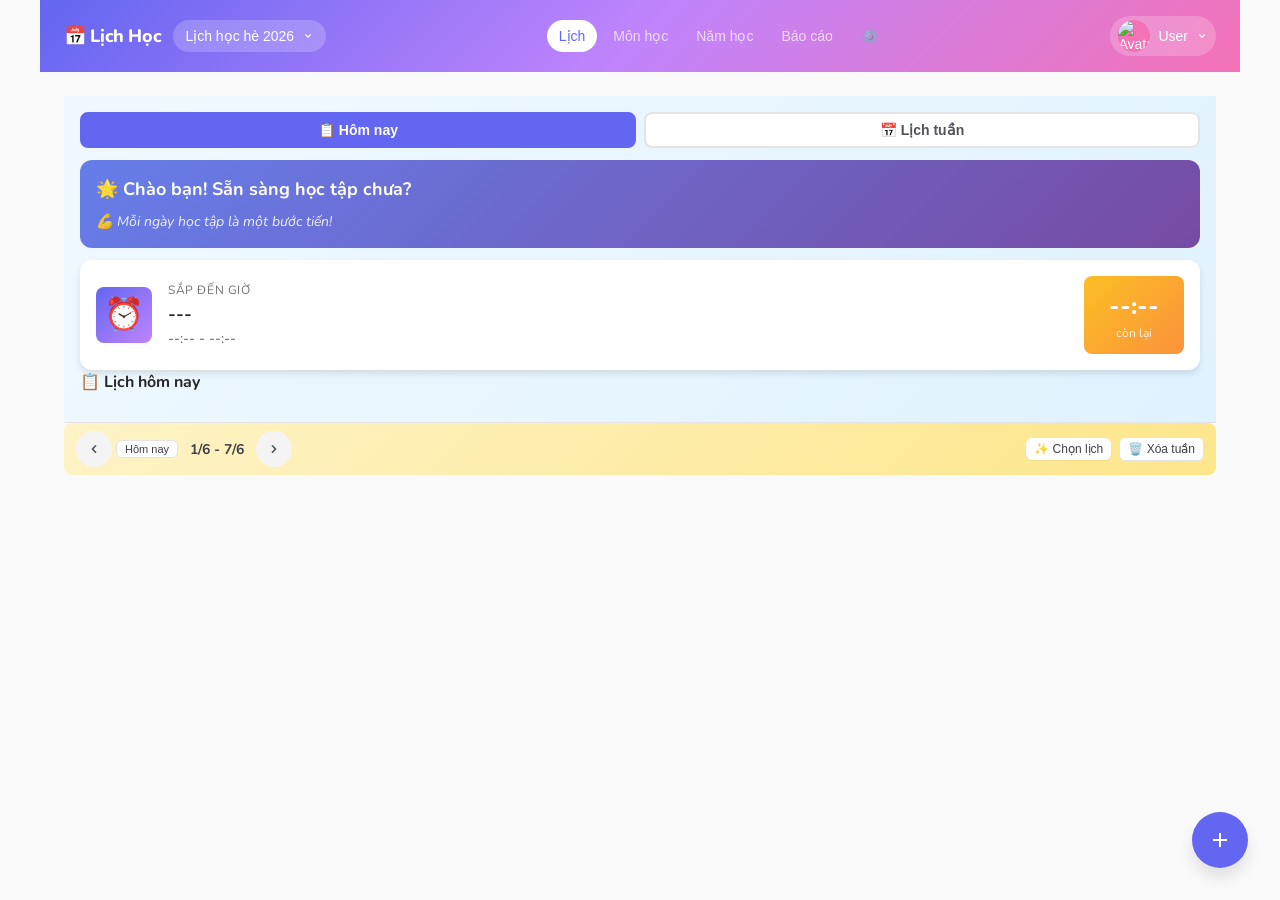
==== commit ac7ba94f: "Add Academic Calendar Management module - Add academic-calendar.js with CRUD functions for:   - Acad" ====
--- a/index.html
+++ b/index.html
@@ -83,6 +83,7 @@
       <nav class="header__nav">
         <button class="nav-btn nav-btn--active" data-view="schedule">Lịch</button>
         <button class="nav-btn" data-view="subjects">Môn học</button>
+        <button class="nav-btn" data-view="academic">Năm học</button>
         <button class="nav-btn" data-view="reports">Báo cáo</button>
         <button class="nav-btn" data-view="settings">⚙️</button>
       </nav>
@@ -231,12 +232,43 @@
         </ul>
       </section>
 
+      <!-- Academic Calendar View -->
+      <section class="view" id="view-academic">
+        <div id="academic-calendar-view">
+          <!-- Content rendered by JS -->
+          <div class="empty-state">
+            <div class="empty-icon">📅</div>
+            <h3>Quản Lý Năm Học</h3>
+            <p>Thiết lập năm học, kỳ học và tuần để lên kế hoạch chi tiết</p>
+            <button class="btn btn-primary" onclick="window.showAcademicWizard()">
+              + Thiết lập năm học
+            </button>
+          </div>
+        </div>
+      </section>
+
       <!-- Reports View -->
       <section class="view" id="view-reports">
-        <div class="report-tabs">
-          <button class="tab-btn tab-btn--active" data-period="day">Ngày</button>
-          <button class="tab-btn" data-period="week">Tuần</button>
-          <button class="tab-btn" data-period="month">Tháng</button>
+        <div class="report-header">
+          <div class="report-tabs">
+            <button class="tab-btn tab-btn--active" data-period="day">Ngày</button>
+            <button class="tab-btn" data-period="week">Tuần</button>
+            <button class="tab-btn" data-period="month">Tháng</button>
+          </div>
+          <div class="report-date-nav">
+            <button class="btn btn--icon btn--icon-sm" id="btn-report-prev" aria-label="Trước">
+              <svg width="16" height="16" viewBox="0 0 20 20" fill="currentColor">
+                <path fill-rule="evenodd" d="M12.707 5.293a1 1 0 010 1.414L9.414 10l3.293 3.293a1 1 0 01-1.414 1.414l-4-4a1 1 0 010-1.414l4-4a1 1 0 011.414 0z"/>
+              </svg>
+            </button>
+            <span class="report-date-label" id="report-date-label">Hôm nay</span>
+            <button class="btn btn--icon btn--icon-sm" id="btn-report-next" aria-label="Sau">
+              <svg width="16" height="16" viewBox="0 0 20 20" fill="currentColor">
+                <path fill-rule="evenodd" d="M7.293 14.707a1 1 0 010-1.414L10.586 10 7.293 6.707a1 1 0 011.414-1.414l4 4a1 1 0 010 1.414l-4 4a1 1 0 01-1.414 0z"/>
+              </svg>
+            </button>
+            <button class="btn btn--outline btn--xs" id="btn-report-today">Hôm nay</button>
+          </div>
         </div>
 
         <div class="report-summary" id="report-summary">
--- a/css/style.css
+++ b/css/style.css
@@ -9,8 +9,12 @@
   --color-primary-light: #a5b4fc;
   --color-secondary: #f472b6;
   --color-success: #34d399;
+  --color-success-light: #d1fae5;
   --color-warning: #fbbf24;
+  --color-warning-light: #fef3c7;
   --color-danger: #f87171;
+  --color-error: #f87171;
+  --color-error-light: #fee2e2;
   --color-info: #38bdf8;
   --color-purple: #c084fc;
   --color-orange: #fb923c;
@@ -1610,13 +1614,34 @@
 }
 
 /* Reports View */
+.report-header {
+  display: flex;
+  flex-direction: column;
+  gap: var(--spacing-3);
+  margin-bottom: var(--spacing-4);
+}
+
 .report-tabs {
   display: flex;
   gap: var(--spacing-1);
   background: var(--color-gray-100);
   padding: var(--spacing-1);
   border-radius: var(--radius-lg);
-  margin-bottom: var(--spacing-4);
+}
+
+.report-date-nav {
+  display: flex;
+  align-items: center;
+  justify-content: center;
+  gap: var(--spacing-2);
+}
+
+.report-date-label {
+  font-weight: 600;
+  font-size: var(--font-size-sm);
+  color: var(--color-gray-700);
+  min-width: 150px;
+  text-align: center;
 }
 
 .tab-btn {
@@ -3089,3 +3114,559 @@
 .actual-time-group .form-group {
   margin-bottom: var(--spacing-2);
 }
+
+/* ============================================
+   ACADEMIC CALENDAR STYLES
+   ============================================ */
+
+/* Wizard Modal */
+.modal-content--wide {
+  max-width: 700px;
+  width: 95%;
+}
+
+.wizard-step-indicator {
+  font-size: var(--font-size-sm);
+  color: var(--color-gray-500);
+  margin-left: auto;
+  margin-right: var(--spacing-4);
+}
+
+.wizard-form {
+  padding: var(--spacing-2);
+}
+
+.form-section {
+  margin-bottom: var(--spacing-4);
+}
+
+.form-row {
+  display: grid;
+  grid-template-columns: repeat(auto-fit, minmax(150px, 1fr));
+  gap: var(--spacing-3);
+}
+
+.form-divider {
+  height: 1px;
+  background: var(--color-gray-200);
+  margin: var(--spacing-4) 0;
+}
+
+.info-box {
+  background: var(--color-primary-light);
+  border-radius: var(--radius-md);
+  padding: var(--spacing-3);
+  font-size: var(--font-size-sm);
+}
+
+.info-box small {
+  color: var(--color-gray-600);
+}
+
+/* Radio & Checkbox Options */
+.radio-group,
+.checkbox-group {
+  display: flex;
+  flex-wrap: wrap;
+  gap: var(--spacing-2);
+}
+
+.radio-option,
+.checkbox-option {
+  display: flex;
+  align-items: center;
+  gap: var(--spacing-2);
+  padding: var(--spacing-2) var(--spacing-3);
+  background: var(--color-gray-50);
+  border: 2px solid var(--color-gray-200);
+  border-radius: var(--radius-md);
+  cursor: pointer;
+  transition: all 0.2s;
+}
+
+.radio-option.selected,
+.checkbox-option.selected {
+  background: var(--color-primary-light);
+  border-color: var(--color-primary);
+}
+
+.radio-option input,
+.checkbox-option input {
+  accent-color: var(--color-primary);
+}
+
+/* Term Tabs */
+.term-tabs {
+  display: flex;
+  gap: var(--spacing-2);
+  margin-bottom: var(--spacing-4);
+  border-bottom: 2px solid var(--color-gray-200);
+  padding-bottom: var(--spacing-2);
+}
+
+.term-tab {
+  padding: var(--spacing-2) var(--spacing-4);
+  border: none;
+  background: var(--color-gray-100);
+  border-radius: var(--radius-md) var(--radius-md) 0 0;
+  cursor: pointer;
+  font-weight: 500;
+  transition: all 0.2s;
+}
+
+.term-tab.active {
+  background: var(--color-primary);
+  color: white;
+}
+
+/* Structure Visual */
+.structure-visual {
+  margin: var(--spacing-3) 0;
+}
+
+.structure-bar {
+  display: flex;
+  height: 24px;
+  border-radius: var(--radius-md);
+  overflow: hidden;
+  background: var(--color-gray-100);
+}
+
+.bar-learning {
+  background: var(--color-success);
+}
+
+.bar-review {
+  background: var(--color-warning);
+}
+
+.bar-exam {
+  background: var(--color-error);
+}
+
+.structure-legend {
+  display: flex;
+  gap: var(--spacing-4);
+  margin-top: var(--spacing-2);
+  font-size: var(--font-size-sm);
+}
+
+.legend-item {
+  display: flex;
+  align-items: center;
+  gap: var(--spacing-1);
+}
+
+.legend-item .dot {
+  width: 12px;
+  height: 12px;
+  border-radius: var(--radius-full);
+}
+
+.dot.learning { background: var(--color-success); }
+.dot.review { background: var(--color-warning); }
+.dot.exam { background: var(--color-error); }
+
+/* Holiday & Event Lists */
+.holiday-list,
+.event-list {
+  max-height: 200px;
+  overflow-y: auto;
+  margin-bottom: var(--spacing-3);
+}
+
+.holiday-item,
+.event-item {
+  display: flex;
+  align-items: center;
+  gap: var(--spacing-2);
+  padding: var(--spacing-2);
+  border-bottom: 1px solid var(--color-gray-100);
+}
+
+.holiday-name,
+.event-name {
+  flex: 1;
+  font-weight: 500;
+}
+
+.holiday-date,
+.event-date {
+  font-size: var(--font-size-sm);
+  color: var(--color-gray-500);
+}
+
+/* Subject Table */
+.subject-table {
+  border: 1px solid var(--color-gray-200);
+  border-radius: var(--radius-md);
+  overflow: hidden;
+}
+
+.subject-table-header {
+  display: grid;
+  grid-template-columns: 2fr 1fr 1fr 1fr 40px;
+  gap: var(--spacing-2);
+  padding: var(--spacing-2) var(--spacing-3);
+  background: var(--color-gray-100);
+  font-size: var(--font-size-sm);
+  font-weight: 600;
+}
+
+.subject-table-body {
+  max-height: 250px;
+  overflow-y: auto;
+}
+
+.subject-row {
+  display: grid;
+  grid-template-columns: 2fr 1fr 1fr 1fr 40px;
+  gap: var(--spacing-2);
+  padding: var(--spacing-2) var(--spacing-3);
+  border-bottom: 1px solid var(--color-gray-100);
+  align-items: center;
+}
+
+.subject-row input,
+.subject-row select {
+  padding: var(--spacing-1) var(--spacing-2);
+  border: 1px solid var(--color-gray-200);
+  border-radius: var(--radius-sm);
+  font-size: var(--font-size-sm);
+}
+
+.subject-row input[type="number"] {
+  width: 60px;
+}
+
+/* Summary Box */
+.summary-box {
+  display: flex;
+  flex-wrap: wrap;
+  gap: var(--spacing-4);
+  padding: var(--spacing-3);
+  background: var(--color-gray-50);
+  border-radius: var(--radius-md);
+}
+
+.summary-box.warning {
+  background: #fef3c7;
+  border: 1px solid var(--color-warning);
+}
+
+.summary-item {
+  display: flex;
+  align-items: center;
+  gap: var(--spacing-2);
+}
+
+.warning-text {
+  width: 100%;
+  color: var(--color-warning);
+  font-size: var(--font-size-sm);
+}
+
+/* Calendar Overview */
+.calendar-overview {
+  padding: var(--spacing-4);
+}
+
+.calendar-overview-header {
+  display: flex;
+  align-items: center;
+  gap: var(--spacing-3);
+  margin-bottom: var(--spacing-4);
+}
+
+.calendar-overview-header h2 {
+  margin: 0;
+}
+
+.header-meta {
+  flex: 1;
+  font-size: var(--font-size-sm);
+  color: var(--color-gray-500);
+}
+
+/* Year Timeline */
+.year-timeline {
+  margin-bottom: var(--spacing-4);
+}
+
+.timeline {
+  background: var(--color-gray-50);
+  border-radius: var(--radius-md);
+  padding: var(--spacing-3);
+}
+
+.timeline-months {
+  display: grid;
+  grid-template-columns: repeat(12, 1fr);
+  gap: var(--spacing-1);
+  margin-bottom: var(--spacing-2);
+}
+
+.timeline-month {
+  text-align: center;
+  font-size: var(--font-size-xs);
+  color: var(--color-gray-500);
+}
+
+.timeline-bar {
+  display: flex;
+  height: 32px;
+  background: var(--color-gray-200);
+  border-radius: var(--radius-sm);
+  overflow: hidden;
+}
+
+/* Terms Grid */
+.terms-grid {
+  display: grid;
+  grid-template-columns: repeat(auto-fit, minmax(280px, 1fr));
+  gap: var(--spacing-4);
+  margin-bottom: var(--spacing-4);
+}
+
+.term-card {
+  background: white;
+  border: 1px solid var(--color-gray-200);
+  border-radius: var(--radius-lg);
+  padding: var(--spacing-4);
+  transition: all 0.2s;
+}
+
+.term-card.active {
+  border-color: var(--color-primary);
+  box-shadow: 0 0 0 2px var(--color-primary-light);
+}
+
+.term-card-header h3 {
+  margin: 0 0 var(--spacing-1);
+}
+
+.term-dates {
+  font-size: var(--font-size-sm);
+  color: var(--color-gray-500);
+}
+
+.term-card-body {
+  margin: var(--spacing-3) 0;
+}
+
+.term-progress {
+  margin-bottom: var(--spacing-3);
+}
+
+.progress-bar {
+  height: 8px;
+  background: var(--color-gray-100);
+  border-radius: var(--radius-full);
+  overflow: hidden;
+}
+
+.progress-fill {
+  height: 100%;
+  background: var(--color-primary);
+  transition: width 0.3s;
+}
+
+.progress-text {
+  font-size: var(--font-size-xs);
+  color: var(--color-gray-500);
+}
+
+.term-subjects {
+  display: flex;
+  flex-wrap: wrap;
+  gap: var(--spacing-1);
+}
+
+.subject-badge {
+  padding: var(--spacing-1) var(--spacing-2);
+  background: var(--color-gray-100);
+  border-radius: var(--radius-sm);
+  font-size: var(--font-size-xs);
+}
+
+.term-card-footer {
+  border-top: 1px solid var(--color-gray-100);
+  padding-top: var(--spacing-3);
+}
+
+/* Current Week Highlight */
+.current-week-highlight {
+  background: var(--color-primary-light);
+  border-radius: var(--radius-md);
+  padding: var(--spacing-4);
+  text-align: center;
+}
+
+.current-week-highlight h4 {
+  margin: 0 0 var(--spacing-1);
+}
+
+.week-type-badge {
+  display: inline-block;
+  padding: var(--spacing-1) var(--spacing-2);
+  border-radius: var(--radius-sm);
+  font-size: var(--font-size-sm);
+  font-weight: 500;
+}
+
+.week-type-badge.learning { background: var(--color-success-light); color: var(--color-success); }
+.week-type-badge.review { background: var(--color-warning-light); color: var(--color-warning); }
+.week-type-badge.exam { background: var(--color-error-light); color: var(--color-error); }
+.week-type-badge.break { background: var(--color-gray-100); color: var(--color-gray-600); }
+
+/* Term Detail */
+.term-detail {
+  padding: var(--spacing-4);
+}
+
+.term-detail-header {
+  display: flex;
+  align-items: center;
+  gap: var(--spacing-3);
+  margin-bottom: var(--spacing-4);
+}
+
+.btn-back {
+  background: transparent;
+  border: 1px solid var(--color-gray-200);
+}
+
+/* Weeks Table */
+.weeks-table {
+  border: 1px solid var(--color-gray-200);
+  border-radius: var(--radius-md);
+  overflow: hidden;
+  margin-bottom: var(--spacing-4);
+}
+
+.weeks-table-header {
+  display: grid;
+  grid-template-columns: 60px 140px 80px 1fr 100px;
+  gap: var(--spacing-2);
+  padding: var(--spacing-2) var(--spacing-3);
+  background: var(--color-gray-100);
+  font-size: var(--font-size-sm);
+  font-weight: 600;
+}
+
+.weeks-table-body {
+  max-height: 400px;
+  overflow-y: auto;
+}
+
+.week-row {
+  display: grid;
+  grid-template-columns: 60px 140px 80px 1fr 100px;
+  gap: var(--spacing-2);
+  padding: var(--spacing-2) var(--spacing-3);
+  border-bottom: 1px solid var(--color-gray-100);
+  cursor: pointer;
+  transition: background 0.2s;
+  align-items: center;
+  font-size: var(--font-size-sm);
+}
+
+.week-row:hover {
+  background: var(--color-gray-50);
+}
+
+.week-row.current {
+  background: var(--color-primary-light);
+}
+
+.week-row.done {
+  opacity: 0.7;
+}
+
+.week-number {
+  font-weight: 600;
+}
+
+.type-badge {
+  display: inline-block;
+  padding: 2px var(--spacing-2);
+  border-radius: var(--radius-sm);
+  font-size: var(--font-size-xs);
+}
+
+.type-badge.learning { background: var(--color-success-light); }
+.type-badge.review { background: var(--color-warning-light); }
+.type-badge.exam { background: var(--color-error-light); }
+
+/* Term Stats */
+.term-stats {
+  background: white;
+  border: 1px solid var(--color-gray-200);
+  border-radius: var(--radius-md);
+  padding: var(--spacing-4);
+}
+
+.term-stats h4 {
+  margin: 0 0 var(--spacing-3);
+}
+
+.stats-grid {
+  display: grid;
+  grid-template-columns: repeat(auto-fit, minmax(100px, 1fr));
+  gap: var(--spacing-4);
+}
+
+.stat-item {
+  text-align: center;
+}
+
+.stat-value {
+  display: block;
+  font-size: var(--font-size-2xl);
+  font-weight: 700;
+  color: var(--color-primary);
+}
+
+.stat-label {
+  font-size: var(--font-size-sm);
+  color: var(--color-gray-500);
+}
+
+/* Empty State */
+.empty-state {
+  text-align: center;
+  padding: var(--spacing-8);
+}
+
+.empty-icon {
+  font-size: 48px;
+  margin-bottom: var(--spacing-3);
+}
+
+.empty-state h3 {
+  margin: 0 0 var(--spacing-2);
+}
+
+.empty-state p {
+  color: var(--color-gray-500);
+  margin-bottom: var(--spacing-4);
+}
+
+/* Button icon */
+.btn-icon {
+  background: none;
+  border: none;
+  cursor: pointer;
+  padding: var(--spacing-1);
+  opacity: 0.6;
+  transition: opacity 0.2s;
+}
+
+.btn-icon:hover {
+  opacity: 1;
+}
+
+/* Full width button */
+.full-width {
+  width: 100%;
+}
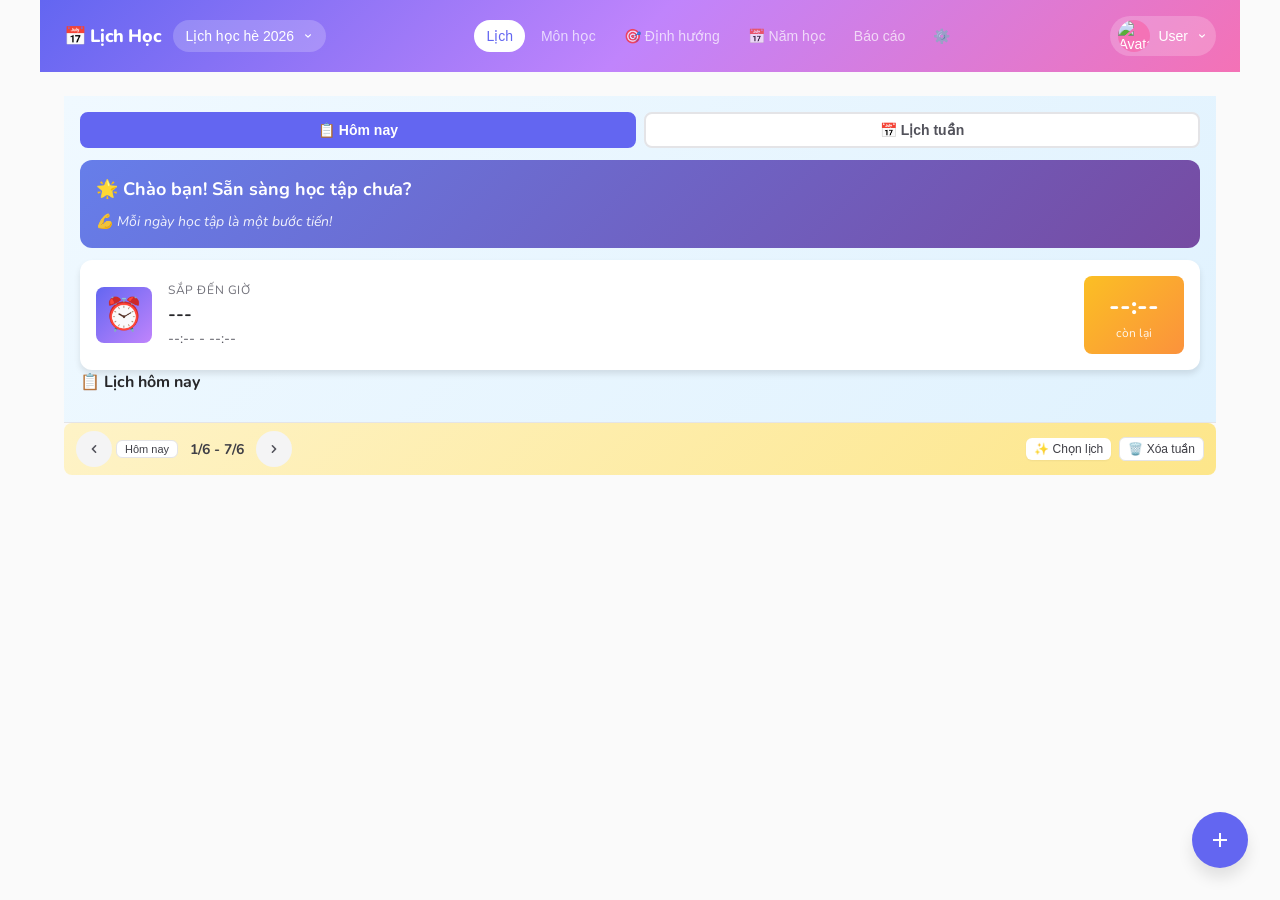
==== commit 43abb5c6: "Fix flow: Tách "Định hướng" thành tab riêng Theo đúng Solution Architecture:   STRATEGIC ROADMAP → A" ====
--- a/index.html
+++ b/index.html
@@ -83,7 +83,8 @@
       <nav class="header__nav">
         <button class="nav-btn nav-btn--active" data-view="schedule">Lịch</button>
         <button class="nav-btn" data-view="subjects">Môn học</button>
-        <button class="nav-btn" data-view="academic">Năm học</button>
+        <button class="nav-btn" data-view="strategy">🎯 Định hướng</button>
+        <button class="nav-btn" data-view="academic">📅 Năm học</button>
         <button class="nav-btn" data-view="reports">Báo cáo</button>
         <button class="nav-btn" data-view="settings">⚙️</button>
       </nav>
@@ -232,17 +233,56 @@
         </ul>
       </section>
 
+      <!-- Strategic Planning View -->
+      <section class="view" id="view-strategy">
+        <div id="strategy-view">
+          <!-- Content rendered by JS -->
+          <div class="empty-state">
+            <div class="empty-icon">🎯</div>
+            <h3>Định Hướng Chiến Lược</h3>
+            <p>Xác định năng lực, mục tiêu và để AI đề xuất lộ trình 12 năm học</p>
+            <button class="btn btn-primary btn-lg" onclick="window.showStrategicPlanning()">
+              🚀 Bắt đầu định hướng
+            </button>
+            <div class="strategy-flow">
+              <div class="flow-step">
+                <span class="step-num">1</span>
+                <span class="step-text">Nhập năng lực con</span>
+              </div>
+              <div class="flow-arrow">→</div>
+              <div class="flow-step">
+                <span class="step-num">2</span>
+                <span class="step-text">Đặt mục tiêu</span>
+              </div>
+              <div class="flow-arrow">→</div>
+              <div class="flow-step">
+                <span class="step-num">3</span>
+                <span class="step-text">AI phân tích</span>
+              </div>
+              <div class="flow-arrow">→</div>
+              <div class="flow-step">
+                <span class="step-num">4</span>
+                <span class="step-text">Lộ trình 12 năm</span>
+              </div>
+            </div>
+          </div>
+        </div>
+      </section>
+
       <!-- Academic Calendar View -->
       <section class="view" id="view-academic">
         <div id="academic-calendar-view">
           <!-- Content rendered by JS -->
           <div class="empty-state">
             <div class="empty-icon">📅</div>
-            <h3>Quản Lý Năm Học</h3>
-            <p>Thiết lập năm học, kỳ học và tuần để lên kế hoạch chi tiết</p>
+            <h3>Kế Hoạch Năm Học</h3>
+            <p>Thiết lập năm học, kỳ học và tuần học chi tiết</p>
             <button class="btn btn-primary" onclick="window.showAcademicWizard()">
               + Thiết lập năm học
             </button>
+            <p class="hint" style="margin-top: 1rem;">
+              💡 Đã có lộ trình từ "Định hướng"? Dữ liệu sẽ được tự động điền.
+            </p>
           </div>
         </div>
       </section>
--- a/css/style.css
+++ b/css/style.css
@@ -3670,3 +3670,797 @@
 .full-width {
   width: 100%;
 }
+
+/* Week Detail View */
+.week-detail {
+  padding: var(--spacing-4);
+}
+
+.week-detail-header {
+  display: flex;
+  flex-wrap: wrap;
+  align-items: center;
+  gap: var(--spacing-3);
+  margin-bottom: var(--spacing-4);
+}
+
+.week-title {
+  display: flex;
+  align-items: center;
+  gap: var(--spacing-2);
+}
+
+.week-title h2 {
+  margin: 0;
+}
+
+.week-dates-large {
+  font-size: var(--font-size-lg);
+  color: var(--color-gray-500);
+}
+
+.current-badge {
+  background: var(--color-primary-light);
+  color: var(--color-primary-dark);
+  padding: var(--spacing-2) var(--spacing-4);
+  border-radius: var(--radius-md);
+  font-weight: 600;
+  text-align: center;
+  margin-bottom: var(--spacing-4);
+}
+
+.week-content {
+  display: flex;
+  flex-direction: column;
+  gap: var(--spacing-4);
+}
+
+.week-section {
+  background: white;
+  border: 1px solid var(--color-gray-200);
+  border-radius: var(--radius-md);
+  padding: var(--spacing-4);
+}
+
+.week-section h4 {
+  margin: 0 0 var(--spacing-3);
+  font-size: var(--font-size-base);
+}
+
+.week-focus input {
+  width: 100%;
+  padding: var(--spacing-2) var(--spacing-3);
+  border: 1px solid var(--color-gray-200);
+  border-radius: var(--radius-md);
+  font-size: var(--font-size-base);
+}
+
+.week-focus input:focus {
+  outline: none;
+  border-color: var(--color-primary);
+}
+
+.week-tasks {
+  margin-bottom: var(--spacing-3);
+}
+
+.task-item {
+  display: flex;
+  align-items: center;
+  gap: var(--spacing-2);
+  padding: var(--spacing-2);
+  border-bottom: 1px solid var(--color-gray-100);
+}
+
+.task-item.completed {
+  opacity: 0.6;
+}
+
+.task-item.completed .task-text {
+  text-decoration: line-through;
+}
+
+.task-subject {
+  font-weight: 500;
+  color: var(--color-primary);
+  min-width: 80px;
+}
+
+.task-text {
+  flex: 1;
+}
+
+.empty-text {
+  color: var(--color-gray-400);
+  font-style: italic;
+}
+
+.week-note {
+  color: var(--color-gray-600);
+  margin: 0;
+}
+
+.skip-dates {
+  font-size: var(--font-size-sm);
+  color: var(--color-warning);
+  margin-top: var(--spacing-2);
+}
+
+.week-result {
+  display: flex;
+  align-items: center;
+  gap: var(--spacing-4);
+}
+
+.result-completion {
+  text-align: center;
+}
+
+.result-value {
+  display: block;
+  font-size: var(--font-size-2xl);
+  font-weight: 700;
+  color: var(--color-success);
+}
+
+.result-label {
+  font-size: var(--font-size-sm);
+  color: var(--color-gray-500);
+}
+
+.result-notes {
+  flex: 1;
+  margin: 0;
+  color: var(--color-gray-600);
+}
+
+.week-actions {
+  display: flex;
+  gap: var(--spacing-3);
+  margin-top: var(--spacing-4);
+  padding-top: var(--spacing-4);
+  border-top: 1px solid var(--color-gray-200);
+}
+
+.week-actions .btn {
+  flex: 1;
+}
+
+/* ============================================
+   STRATEGIC PLANNING STYLES
+   ============================================ */
+
+.modal-content--tall {
+  max-height: 90vh;
+}
+
+.modal-body--scroll {
+  max-height: calc(90vh - 150px);
+  overflow-y: auto;
+}
+
+/* Planning Steps Indicator */
+.planning-steps {
+  display: flex;
+  gap: var(--spacing-2);
+  margin-left: auto;
+  margin-right: var(--spacing-4);
+}
+
+.planning-steps .step {
+  padding: var(--spacing-1) var(--spacing-2);
+  font-size: var(--font-size-xs);
+  color: var(--color-gray-400);
+  border-bottom: 2px solid transparent;
+}
+
+.planning-steps .step.active {
+  color: var(--color-primary);
+  border-bottom-color: var(--color-primary);
+  font-weight: 600;
+}
+
+.planning-steps .step.completed {
+  color: var(--color-success);
+}
+
+/* Planning Form */
+.planning-form {
+  padding: var(--spacing-2);
+}
+
+.form-section {
+  margin-bottom: var(--spacing-6);
+}
+
+.form-section h4 {
+  margin: 0 0 var(--spacing-2);
+  display: flex;
+  align-items: center;
+  gap: var(--spacing-2);
+}
+
+.form-hint {
+  font-size: var(--font-size-sm);
+  color: var(--color-gray-500);
+  margin-bottom: var(--spacing-3);
+}
+
+/* Ability Grid */
+.ability-grid {
+  display: grid;
+  grid-template-columns: repeat(auto-fill, minmax(200px, 1fr));
+  gap: var(--spacing-3);
+}
+
+.ability-item {
+  background: var(--color-gray-50);
+  padding: var(--spacing-3);
+  border-radius: var(--radius-md);
+}
+
+.ability-item label {
+  display: block;
+  font-weight: 500;
+  margin-bottom: var(--spacing-2);
+}
+
+.ability-slider {
+  display: flex;
+  align-items: center;
+  gap: var(--spacing-2);
+}
+
+.ability-slider input[type="range"] {
+  flex: 1;
+  accent-color: var(--color-primary);
+}
+
+.ability-value {
+  font-weight: 700;
+  color: var(--color-primary);
+  min-width: 24px;
+  text-align: center;
+}
+
+.ability-desc {
+  display: block;
+  font-size: var(--font-size-xs);
+  color: var(--color-gray-500);
+  margin-top: var(--spacing-1);
+}
+
+/* Radio Cards */
+.radio-cards {
+  display: grid;
+  grid-template-columns: repeat(auto-fit, minmax(180px, 1fr));
+  gap: var(--spacing-2);
+}
+
+.radio-card {
+  display: block;
+  padding: var(--spacing-3);
+  background: var(--color-gray-50);
+  border: 2px solid var(--color-gray-200);
+  border-radius: var(--radius-md);
+  cursor: pointer;
+  transition: all 0.2s;
+}
+
+.radio-card:hover {
+  border-color: var(--color-primary-light);
+}
+
+.radio-card.selected {
+  background: var(--color-primary-light);
+  border-color: var(--color-primary);
+}
+
+.radio-card input {
+  display: none;
+}
+
+.card-title {
+  display: block;
+  font-weight: 600;
+  margin-bottom: var(--spacing-1);
+}
+
+.card-desc {
+  display: block;
+  font-size: var(--font-size-xs);
+  color: var(--color-gray-500);
+}
+
+.radio-card.selected .card-desc {
+  color: var(--color-gray-600);
+}
+
+/* AI Analysis */
+.ai-analysis-container {
+  text-align: center;
+  padding: var(--spacing-6);
+}
+
+.ai-intro {
+  margin-bottom: var(--spacing-6);
+}
+
+.ai-icon {
+  font-size: 64px;
+  margin-bottom: var(--spacing-3);
+}
+
+.ai-intro h3 {
+  margin: 0 0 var(--spacing-3);
+}
+
+.ai-intro ul {
+  text-align: left;
+  max-width: 400px;
+  margin: 0 auto;
+  padding-left: var(--spacing-4);
+}
+
+.ai-intro li {
+  margin-bottom: var(--spacing-2);
+}
+
+.ai-action {
+  margin-top: var(--spacing-4);
+}
+
+.btn-lg {
+  padding: var(--spacing-3) var(--spacing-6);
+  font-size: var(--font-size-lg);
+}
+
+.ai-action .hint {
+  font-size: var(--font-size-sm);
+  color: var(--color-gray-500);
+  margin-top: var(--spacing-2);
+}
+
+.loading-spinner {
+  width: 48px;
+  height: 48px;
+  border: 4px solid var(--color-gray-200);
+  border-top-color: var(--color-primary);
+  border-radius: 50%;
+  animation: spin 1s linear infinite;
+  margin: 0 auto var(--spacing-3);
+}
+
+@keyframes spin {
+  to { transform: rotate(360deg); }
+}
+
+.error-box {
+  background: var(--color-error-light);
+  border: 1px solid var(--color-error);
+  color: var(--color-error);
+  padding: var(--spacing-3);
+  border-radius: var(--radius-md);
+  text-align: center;
+}
+
+/* AI Results */
+.ai-results {
+  padding: var(--spacing-2);
+}
+
+.result-section {
+  margin-bottom: var(--spacing-6);
+}
+
+.result-section h4 {
+  margin: 0 0 var(--spacing-3);
+}
+
+.assessment-card {
+  background: var(--color-gray-50);
+  border-radius: var(--radius-lg);
+  padding: var(--spacing-4);
+}
+
+.assessment-score {
+  text-align: center;
+  margin-bottom: var(--spacing-3);
+}
+
+.score-value {
+  display: block;
+  font-size: var(--font-size-3xl);
+  font-weight: 700;
+  color: var(--color-primary);
+}
+
+.score-label {
+  font-size: var(--font-size-sm);
+  color: var(--color-gray-500);
+}
+
+.assessment-summary {
+  margin-bottom: var(--spacing-3);
+  line-height: 1.6;
+}
+
+.assessment-details {
+  display: grid;
+  grid-template-columns: 1fr 1fr;
+  gap: var(--spacing-4);
+}
+
+.assessment-details ul {
+  margin: var(--spacing-2) 0 0;
+  padding-left: var(--spacing-4);
+}
+
+.assessment-details li {
+  margin-bottom: var(--spacing-1);
+  font-size: var(--font-size-sm);
+}
+
+/* Path Options */
+.path-options {
+  display: flex;
+  flex-direction: column;
+  gap: var(--spacing-3);
+}
+
+.path-card {
+  display: block;
+  padding: var(--spacing-4);
+  background: white;
+  border: 2px solid var(--color-gray-200);
+  border-radius: var(--radius-lg);
+  cursor: pointer;
+  transition: all 0.2s;
+}
+
+.path-card:hover {
+  border-color: var(--color-primary-light);
+  box-shadow: var(--shadow-md);
+}
+
+.path-card.selected {
+  border-color: var(--color-primary);
+  background: var(--color-primary-light);
+}
+
+.path-card input {
+  display: none;
+}
+
+.path-header {
+  display: flex;
+  justify-content: space-between;
+  align-items: center;
+  margin-bottom: var(--spacing-2);
+}
+
+.path-name {
+  font-weight: 700;
+  font-size: var(--font-size-lg);
+}
+
+.path-score {
+  background: var(--color-success-light);
+  color: var(--color-success);
+  padding: var(--spacing-1) var(--spacing-2);
+  border-radius: var(--radius-full);
+  font-size: var(--font-size-sm);
+  font-weight: 600;
+}
+
+.path-desc {
+  color: var(--color-gray-600);
+  margin-bottom: var(--spacing-3);
+}
+
+.path-details {
+  display: grid;
+  grid-template-columns: 1fr 1fr;
+  gap: var(--spacing-3);
+}
+
+.tag {
+  display: inline-block;
+  padding: 2px var(--spacing-2);
+  background: var(--color-gray-100);
+  border-radius: var(--radius-sm);
+  font-size: var(--font-size-xs);
+  margin: 2px;
+}
+
+.tag-success {
+  background: var(--color-success-light);
+  color: var(--color-success);
+}
+
+.tag-warning {
+  background: var(--color-warning-light);
+  color: #92400e;
+}
+
+.action-list {
+  list-style: none;
+  padding: 0;
+  margin: 0;
+}
+
+.action-list li {
+  padding: var(--spacing-2);
+  background: var(--color-gray-50);
+  border-radius: var(--radius-md);
+  margin-bottom: var(--spacing-2);
+}
+
+.result-action {
+  text-align: center;
+  margin-top: var(--spacing-4);
+}
+
+/* Roadmap View */
+.roadmap-view {
+  padding: var(--spacing-2);
+}
+
+.roadmap-header {
+  text-align: center;
+  margin-bottom: var(--spacing-6);
+}
+
+.roadmap-header h3 {
+  margin: 0 0 var(--spacing-2);
+}
+
+.roadmap-goal {
+  color: var(--color-gray-500);
+}
+
+.roadmap-phases {
+  display: flex;
+  flex-direction: column;
+  gap: var(--spacing-4);
+}
+
+.roadmap-phase {
+  border-radius: var(--radius-lg);
+  padding: var(--spacing-4);
+  border-left: 4px solid;
+}
+
+.phase-elementary {
+  background: #ecfdf5;
+  border-left-color: var(--color-success);
+}
+
+.phase-middle {
+  background: #eff6ff;
+  border-left-color: var(--color-info);
+}
+
+.phase-high {
+  background: #fef3c7;
+  border-left-color: var(--color-warning);
+}
+
+.phase-header {
+  display: flex;
+  justify-content: space-between;
+  align-items: center;
+  margin-bottom: var(--spacing-3);
+}
+
+.phase-header h4 {
+  margin: 0;
+}
+
+.phase-grades {
+  font-size: var(--font-size-sm);
+  color: var(--color-gray-500);
+}
+
+.phase-focus {
+  margin-bottom: var(--spacing-3);
+}
+
+.phase-details {
+  display: grid;
+  gap: var(--spacing-2);
+}
+
+.detail-item {
+  font-size: var(--font-size-sm);
+}
+
+.detail-item strong {
+  display: block;
+  margin-bottom: var(--spacing-1);
+}
+
+.tag-list {
+  display: flex;
+  flex-wrap: wrap;
+  gap: 4px;
+}
+
+.roadmap-actions {
+  margin-top: var(--spacing-6);
+  padding: var(--spacing-4);
+  background: var(--color-gray-50);
+  border-radius: var(--radius-lg);
+}
+
+.roadmap-actions h4 {
+  margin: 0 0 var(--spacing-3);
+}
+
+.immediate-actions {
+  list-style: none;
+  padding: 0;
+  margin: 0;
+}
+
+.immediate-actions li {
+  display: flex;
+  align-items: center;
+  gap: var(--spacing-2);
+  padding: var(--spacing-2);
+  background: white;
+  border-radius: var(--radius-md);
+  margin-bottom: var(--spacing-2);
+}
+
+.immediate-actions input[type="checkbox"] {
+  accent-color: var(--color-primary);
+}
+
+
+/* Button Group */
+.button-group {
+  display: flex;
+  gap: var(--spacing-3);
+  justify-content: center;
+  flex-wrap: wrap;
+}
+
+
+/* Strategy Flow Steps */
+.strategy-flow {
+  display: flex;
+  align-items: center;
+  justify-content: center;
+  gap: var(--spacing-2);
+  margin-top: var(--spacing-6);
+  flex-wrap: wrap;
+}
+
+.flow-step {
+  display: flex;
+  flex-direction: column;
+  align-items: center;
+  gap: var(--spacing-1);
+}
+
+.step-num {
+  width: 32px;
+  height: 32px;
+  border-radius: 50%;
+  background: var(--color-primary);
+  color: white;
+  display: flex;
+  align-items: center;
+  justify-content: center;
+  font-weight: 700;
+}
+
+.step-text {
+  font-size: var(--font-size-sm);
+  color: var(--color-gray-600);
+  text-align: center;
+}
+
+.flow-arrow {
+  color: var(--color-gray-400);
+  font-size: var(--font-size-xl);
+}
+
+@media (max-width: 600px) {
+  .strategy-flow {
+    flex-direction: column;
+  }
+  .flow-arrow {
+    transform: rotate(90deg);
+  }
+}
+
+
+/* Roadmap Summary */
+.roadmap-summary {
+  padding: var(--spacing-4);
+  max-width: 800px;
+  margin: 0 auto;
+}
+
+.roadmap-summary .roadmap-header {
+  text-align: center;
+  margin-bottom: var(--spacing-6);
+}
+
+.roadmap-summary .roadmap-header h2 {
+  margin: 0 0 var(--spacing-2);
+}
+
+.roadmap-summary .roadmap-header p {
+  color: var(--color-gray-500);
+  margin-bottom: var(--spacing-3);
+}
+
+.phases-overview {
+  display: grid;
+  gap: var(--spacing-4);
+  margin-bottom: var(--spacing-6);
+}
+
+.phase-card {
+  padding: var(--spacing-4);
+  border-radius: var(--radius-lg);
+  border-left: 4px solid;
+}
+
+.phase-card.elementary {
+  background: #ecfdf5;
+  border-left-color: var(--color-success);
+}
+
+.phase-card.middle {
+  background: #eff6ff;
+  border-left-color: var(--color-info);
+}
+
+.phase-card.high {
+  background: #fef3c7;
+  border-left-color: var(--color-warning);
+}
+
+.phase-card h4 {
+  margin: 0 0 var(--spacing-2);
+}
+
+.phase-card p {
+  margin: var(--spacing-1) 0;
+  font-size: var(--font-size-sm);
+}
+
+.immediate-actions-box {
+  background: var(--color-gray-50);
+  padding: var(--spacing-4);
+  border-radius: var(--radius-lg);
+  margin-bottom: var(--spacing-4);
+}
+
+.immediate-actions-box h4 {
+  margin: 0 0 var(--spacing-2);
+}
+
+.immediate-actions-box ul {
+  margin: 0;
+  padding-left: var(--spacing-4);
+}
+
+.immediate-actions-box li {
+  margin-bottom: var(--spacing-1);
+}
+
+.next-step {
+  text-align: center;
+  padding: var(--spacing-4);
+  background: var(--color-primary-light);
+  border-radius: var(--radius-lg);
+}
+
+.next-step p {
+  margin: 0;
+}
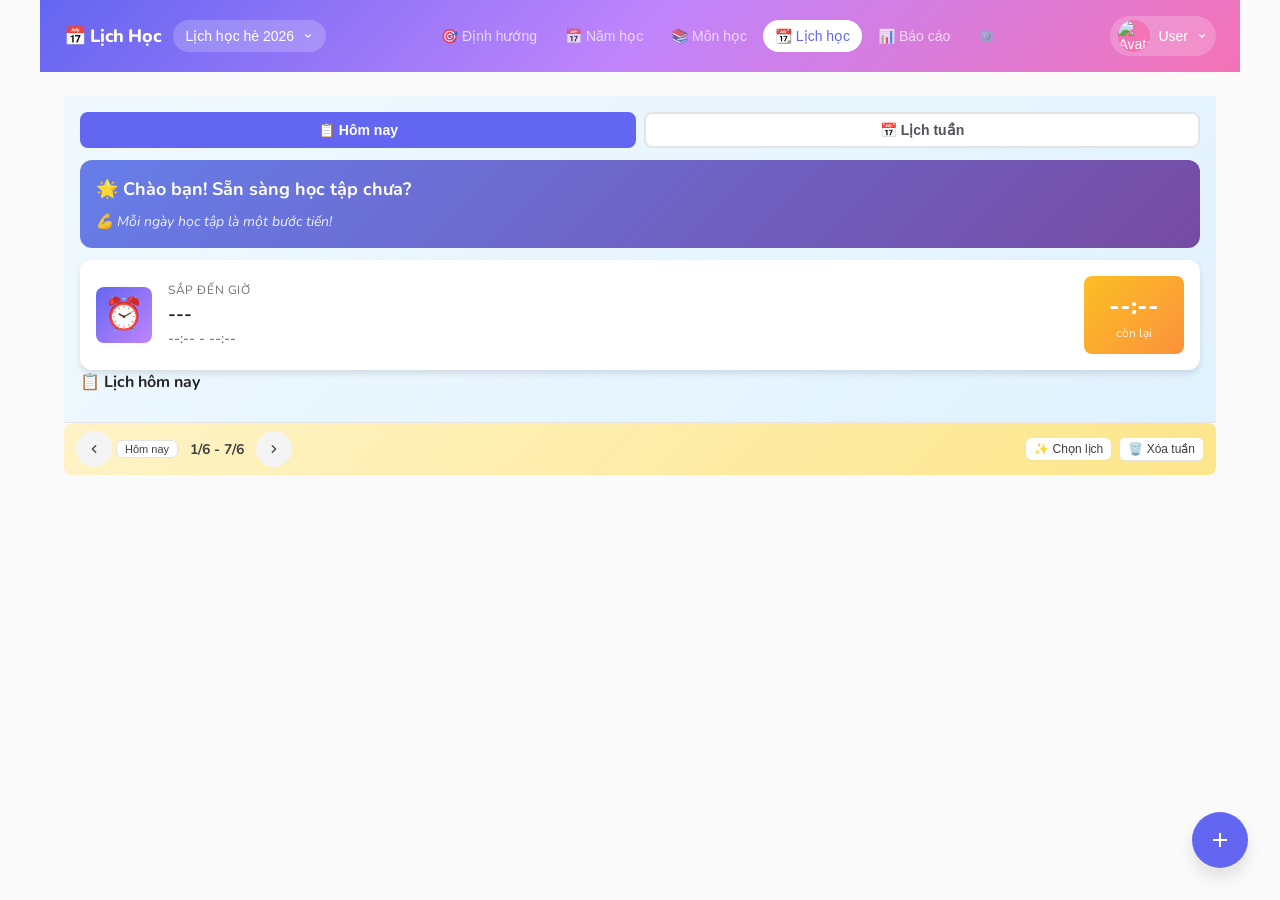
==== commit 61b617e3: "Fix bugs and improve UI flow Fixes: 1. API Key: Unify to use sumSched_geminiApiKey across all module" ====
--- a/index.html
+++ b/index.html
@@ -81,11 +81,11 @@
       </div>
 
       <nav class="header__nav">
-        <button class="nav-btn nav-btn--active" data-view="schedule">Lịch</button>
-        <button class="nav-btn" data-view="subjects">Môn học</button>
         <button class="nav-btn" data-view="strategy">🎯 Định hướng</button>
         <button class="nav-btn" data-view="academic">📅 Năm học</button>
-        <button class="nav-btn" data-view="reports">Báo cáo</button>
+        <button class="nav-btn" data-view="subjects">📚 Môn học</button>
+        <button class="nav-btn nav-btn--active" data-view="schedule">📆 Lịch học</button>
+        <button class="nav-btn" data-view="reports">📊 Báo cáo</button>
         <button class="nav-btn" data-view="settings">⚙️</button>
       </nav>
 
--- a/css/style.css
+++ b/css/style.css
@@ -3119,10 +3119,76 @@
    ACADEMIC CALENDAR STYLES
    ============================================ */
 
-/* Wizard Modal */
+/* Wizard Modal - Fix for academic calendar */
+#academic-wizard-modal {
+  display: none;
+  position: fixed;
+  inset: 0;
+  z-index: 9999;
+  align-items: center;
+  justify-content: center;
+  background: rgba(0, 0, 0, 0.6);
+  padding: var(--spacing-4);
+}
+
+.modal-content {
+  position: relative;
+  background: white;
+  border-radius: var(--radius-xl);
+  width: 100%;
+  max-width: 520px;
+  max-height: 90vh;
+  display: flex;
+  flex-direction: column;
+  box-shadow: 0 25px 50px -12px rgba(0, 0, 0, 0.25);
+  animation: modalSlideIn 0.3s ease;
+}
+
 .modal-content--wide {
   max-width: 700px;
   width: 95%;
+}
+
+.modal-header {
+  display: flex;
+  align-items: center;
+  padding: var(--spacing-4);
+  border-bottom: 1px solid var(--color-gray-200);
+  flex-shrink: 0;
+}
+
+.modal-header h3 {
+  margin: 0;
+  font-size: var(--font-size-lg);
+}
+
+.modal-close {
+  background: none;
+  border: none;
+  font-size: var(--font-size-xl);
+  cursor: pointer;
+  padding: var(--spacing-2);
+  color: var(--color-gray-500);
+  margin-left: auto;
+}
+
+.modal-close:hover {
+  color: var(--color-gray-700);
+}
+
+.modal-body {
+  flex: 1;
+  overflow-y: auto;
+  padding: var(--spacing-4);
+}
+
+.modal-footer {
+  display: flex;
+  justify-content: flex-end;
+  gap: var(--spacing-3);
+  padding: var(--spacing-4);
+  border-top: 1px solid var(--color-gray-200);
+  flex-shrink: 0;
 }
 
 .wizard-step-indicator {
@@ -4464,3 +4530,362 @@
 .next-step p {
   margin: 0;
 }
+
+/* ============================================
+   PLANNING MODAL (Full-screen overlay)
+   ============================================ */
+
+.planning-modal-overlay {
+  position: fixed;
+  top: 0;
+  left: 0;
+  right: 0;
+  bottom: 0;
+  z-index: 9999;
+  display: flex;
+  align-items: center;
+  justify-content: center;
+  padding: var(--spacing-4);
+}
+
+.planning-modal-backdrop {
+  position: absolute;
+  top: 0;
+  left: 0;
+  right: 0;
+  bottom: 0;
+  background: rgba(0, 0, 0, 0.6);
+  z-index: 1;
+}
+
+.planning-modal-content {
+  position: relative;
+  z-index: 2;
+  background: white;
+  border-radius: var(--radius-xl);
+  width: 100%;
+  max-width: 800px;
+  max-height: 90vh;
+  display: flex;
+  flex-direction: column;
+  box-shadow: 0 25px 50px -12px rgba(0, 0, 0, 0.25);
+  animation: modalSlideIn 0.3s ease;
+}
+
+@keyframes modalSlideIn {
+  from {
+    opacity: 0;
+    transform: scale(0.95) translateY(20px);
+  }
+  to {
+    opacity: 1;
+    transform: scale(1) translateY(0);
+  }
+}
+
+.planning-modal-header {
+  display: flex;
+  align-items: center;
+  padding: var(--spacing-4);
+  border-bottom: 1px solid var(--color-gray-200);
+  flex-shrink: 0;
+}
+
+.planning-modal-header h3 {
+  margin: 0;
+  font-size: var(--font-size-lg);
+}
+
+.planning-modal-close {
+  background: none;
+  border: none;
+  font-size: var(--font-size-xl);
+  cursor: pointer;
+  padding: var(--spacing-2);
+  color: var(--color-gray-500);
+  border-radius: var(--radius-full);
+  transition: all 0.2s;
+}
+
+.planning-modal-close:hover {
+  background: var(--color-gray-100);
+  color: var(--color-gray-700);
+}
+
+.planning-modal-body {
+  flex: 1;
+  overflow-y: auto;
+  padding: var(--spacing-4);
+}
+
+.planning-modal-footer {
+  display: flex;
+  justify-content: flex-end;
+  gap: var(--spacing-3);
+  padding: var(--spacing-4);
+  border-top: 1px solid var(--color-gray-200);
+  flex-shrink: 0;
+}
+
+@media (max-width: 640px) {
+  .planning-modal-overlay {
+    padding: 0;
+  }
+
+  .planning-modal-content {
+    max-width: 100%;
+    max-height: 100%;
+    border-radius: 0;
+  }
+
+  .planning-modal-header {
+    flex-wrap: wrap;
+    gap: var(--spacing-2);
+  }
+
+  .planning-steps {
+    order: 3;
+    width: 100%;
+    justify-content: center;
+  }
+}
+
+/* ============================================
+   PLANNING UI - Enhanced Form Elements
+   ============================================ */
+
+/* Compact radio cards for English levels, etc */
+.radio-cards.compact {
+  display: grid;
+  grid-template-columns: repeat(auto-fit, minmax(120px, 1fr));
+  gap: var(--spacing-2);
+}
+
+.radio-cards.compact .radio-card {
+  padding: var(--spacing-2);
+  font-size: var(--font-size-sm);
+}
+
+.radio-cards.compact .card-title {
+  font-size: var(--font-size-sm);
+}
+
+.radio-cards.compact .card-desc {
+  font-size: var(--font-size-xs);
+}
+
+/* Checkbox group */
+.checkbox-group {
+  display: flex;
+  flex-wrap: wrap;
+  gap: var(--spacing-2);
+}
+
+.checkbox-item {
+  display: flex;
+  align-items: center;
+  gap: var(--spacing-1);
+  padding: var(--spacing-1) var(--spacing-2);
+  background: var(--color-gray-50);
+  border-radius: var(--radius-md);
+  font-size: var(--font-size-sm);
+  cursor: pointer;
+  transition: all 0.2s;
+}
+
+.checkbox-item:hover {
+  background: var(--color-gray-100);
+}
+
+.checkbox-item input[type="checkbox"] {
+  accent-color: var(--color-primary-600);
+}
+
+/* Achievement items */
+.achievement-item,
+.activity-item,
+.leadership-item {
+  padding: var(--spacing-2);
+  background: var(--color-gray-50);
+  border-radius: var(--radius-md);
+  margin-bottom: var(--spacing-2);
+}
+
+.achievement-item .form-row,
+.activity-item .form-row,
+.leadership-item .form-row {
+  display: flex;
+  gap: var(--spacing-2);
+  align-items: center;
+}
+
+.achievement-item select,
+.activity-item select,
+.leadership-item select {
+  min-width: 100px;
+  flex-shrink: 0;
+}
+
+.achievement-item input,
+.activity-item input,
+.leadership-item input {
+  flex: 1;
+  min-width: 0;
+}
+
+.btn-icon {
+  background: none;
+  border: none;
+  padding: var(--spacing-1);
+  cursor: pointer;
+  opacity: 0.6;
+  transition: opacity 0.2s;
+}
+
+.btn-icon:hover {
+  opacity: 1;
+}
+
+.empty-hint {
+  color: var(--color-gray-500);
+  font-style: italic;
+  font-size: var(--font-size-sm);
+  padding: var(--spacing-2);
+  text-align: center;
+}
+
+/* SPIKE section */
+.spike-section {
+  background: linear-gradient(135deg, #fef3c7 0%, #fde68a 100%);
+  border-radius: var(--radius-lg);
+  padding: var(--spacing-4);
+  border: 2px solid #f59e0b;
+}
+
+.spike-section h4 {
+  color: #b45309;
+}
+
+/* Australia goal section */
+.australia-goal {
+  background: linear-gradient(135deg, #dbeafe 0%, #bfdbfe 100%);
+  border-radius: var(--radius-lg);
+  padding: var(--spacing-4);
+  border: 2px solid #3b82f6;
+}
+
+.australia-goal h4 {
+  color: #1d4ed8;
+}
+
+/* Child info section */
+.child-info-section {
+  background: linear-gradient(135deg, #f0fdf4 0%, #dcfce7 100%);
+  border-radius: var(--radius-lg);
+  padding: var(--spacing-4);
+  border: 2px solid #22c55e;
+  margin-bottom: var(--spacing-4);
+}
+
+.child-info-section h4 {
+  color: #15803d;
+}
+
+.child-info-section input[type="date"],
+.child-info-section input[type="number"] {
+  max-width: 150px;
+}
+
+.child-info-section select#child-grade {
+  min-width: 120px;
+}
+
+/* Form row - side by side */
+.form-row {
+  display: flex;
+  gap: var(--spacing-3);
+  flex-wrap: wrap;
+}
+
+.form-row .form-group {
+  flex: 1;
+  min-width: 200px;
+}
+
+/* Button small */
+.btn-sm {
+  padding: var(--spacing-1) var(--spacing-3);
+  font-size: var(--font-size-sm);
+}
+
+/* Planning steps - 6 steps */
+.planning-steps {
+  display: flex;
+  gap: var(--spacing-1);
+  flex: 1;
+  justify-content: center;
+  margin: 0 var(--spacing-3);
+}
+
+.planning-steps .step {
+  font-size: var(--font-size-xs);
+  padding: var(--spacing-1) var(--spacing-2);
+  border-radius: var(--radius-full);
+  background: var(--color-gray-100);
+  color: var(--color-gray-500);
+  white-space: nowrap;
+}
+
+.planning-steps .step.active {
+  background: var(--color-primary-600);
+  color: white;
+}
+
+.planning-steps .step.completed {
+  background: var(--color-success-100);
+  color: var(--color-success-700);
+}
+
+/* Textarea styling */
+.planning-form textarea {
+  width: 100%;
+  padding: var(--spacing-2);
+  border: 1px solid var(--color-gray-300);
+  border-radius: var(--radius-md);
+  font-family: inherit;
+  font-size: var(--font-size-sm);
+  resize: vertical;
+}
+
+.planning-form textarea:focus {
+  outline: none;
+  border-color: var(--color-primary-500);
+  box-shadow: 0 0 0 3px rgba(59, 130, 246, 0.1);
+}
+
+/* Responsive improvements */
+@media (max-width: 640px) {
+  .radio-cards.compact {
+    grid-template-columns: repeat(2, 1fr);
+  }
+
+  .form-row {
+    flex-direction: column;
+  }
+
+  .form-row .form-group {
+    min-width: 100%;
+  }
+
+  .achievement-item .form-row,
+  .activity-item .form-row,
+  .leadership-item .form-row {
+    flex-wrap: wrap;
+  }
+
+  .achievement-item select,
+  .activity-item select,
+  .leadership-item select {
+    width: 100%;
+  }
+}
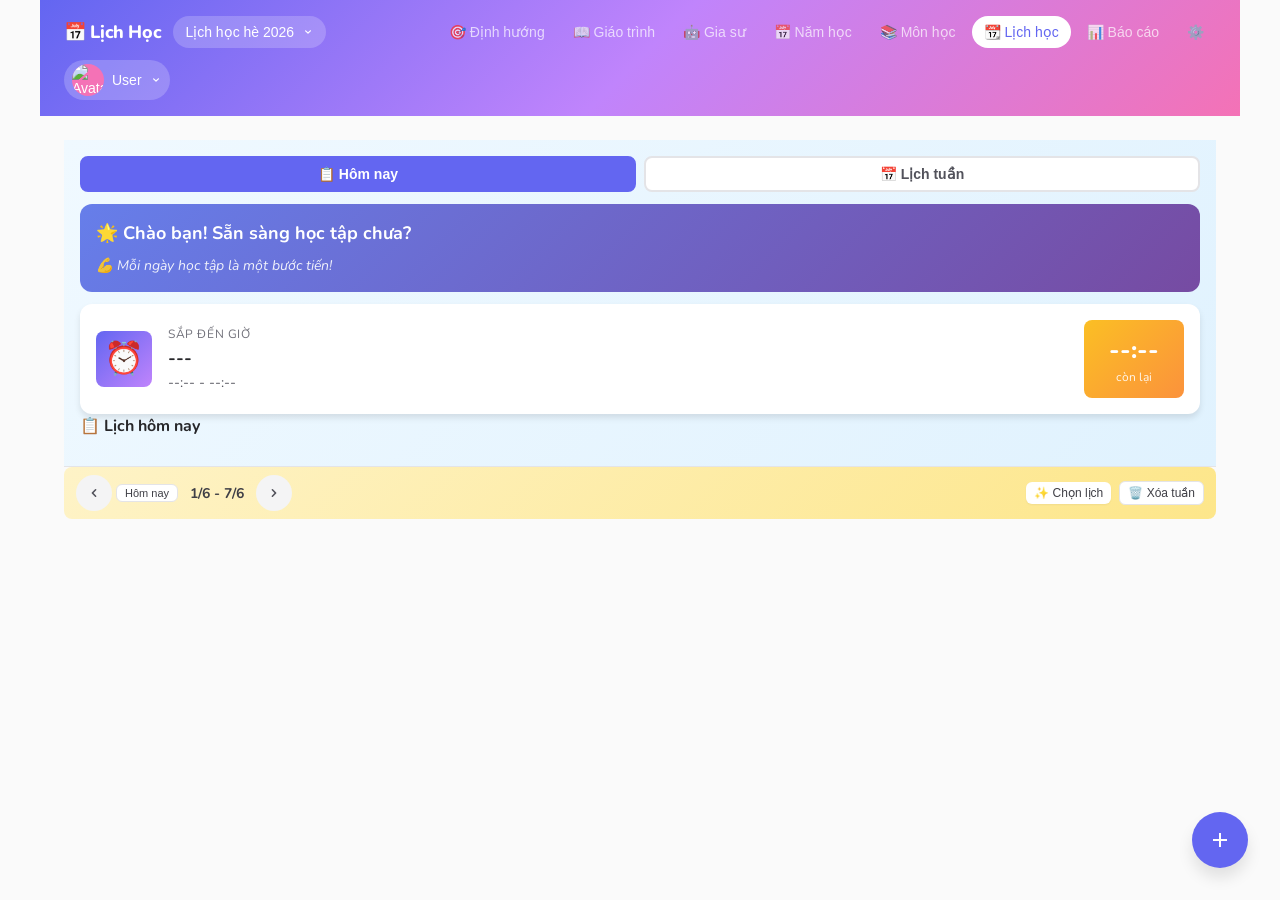
==== commit 3f01ecb0: "feat: Add AI Tutor System with KidBrain knowledge vault Phase 1 - AI Provider Layer: - Multi-provide" ====
--- a/index.html
+++ b/index.html
@@ -82,6 +82,8 @@
 
       <nav class="header__nav">
         <button class="nav-btn" data-view="strategy">🎯 Định hướng</button>
+        <button class="nav-btn" data-view="curriculum">📖 Giáo trình</button>
+        <button class="nav-btn" data-view="tutor">🤖 Gia sư</button>
         <button class="nav-btn" data-view="academic">📅 Năm học</button>
         <button class="nav-btn" data-view="subjects">📚 Môn học</button>
         <button class="nav-btn nav-btn--active" data-view="schedule">📆 Lịch học</button>
@@ -107,6 +109,10 @@
           <button class="user-dropdown__add" id="btn-add-user">
             <span>👶</span> Thêm bé
           </button>
+          <button class="user-dropdown__item" id="btn-ai-settings" onclick="window.showAISettings()">
+            <span>🤖</span> Cài đặt AI
+          </button>
+          <div class="user-dropdown__divider"></div>
           <button class="user-dropdown__logout" id="btn-logout">
             <span>🚪</span> Đăng xuất
           </button>
@@ -263,6 +269,78 @@
               <div class="flow-step">
                 <span class="step-num">4</span>
                 <span class="step-text">Lộ trình 12 năm</span>
+              </div>
+            </div>
+          </div>
+        </div>
+      </section>
+
+      <!-- Curriculum View -->
+      <section class="view" id="view-curriculum">
+        <div id="curriculum-view">
+          <!-- Content rendered by JS -->
+          <div class="empty-state">
+            <div class="empty-icon">📖</div>
+            <h3>Giáo Trình AI</h3>
+            <p>AI tự động tạo giáo trình chi tiết từ lộ trình và chương trình chuẩn</p>
+            <button class="btn btn-primary btn-lg" onclick="window.showCurriculumPanel()">
+              📚 Tạo giáo trình
+            </button>
+            <div class="strategy-flow">
+              <div class="flow-step">
+                <span class="step-num">1</span>
+                <span class="step-text">Chọn môn học</span>
+              </div>
+              <div class="flow-arrow">→</div>
+              <div class="flow-step">
+                <span class="step-num">2</span>
+                <span class="step-text">Chọn nguồn</span>
+              </div>
+              <div class="flow-arrow">→</div>
+              <div class="flow-step">
+                <span class="step-num">3</span>
+                <span class="step-text">AI tạo giáo trình</span>
+              </div>
+              <div class="flow-arrow">→</div>
+              <div class="flow-step">
+                <span class="step-num">4</span>
+                <span class="step-text">Xếp lịch học</span>
+              </div>
+            </div>
+          </div>
+        </div>
+      </section>
+
+      <!-- AI Tutor View -->
+      <section class="view" id="view-tutor">
+        <div id="tutor-view">
+          <!-- Content rendered by JS -->
+          <div class="empty-state">
+            <div class="empty-icon">🤖</div>
+            <h3>Gia Sư AI</h3>
+            <p>Gia sư AI thông minh, đồng hành cùng con trong mọi môn học</p>
+            <button class="btn btn-primary btn-lg" onclick="window.showTutorPanel()">
+              🎓 Bắt đầu học
+            </button>
+            <div class="strategy-flow">
+              <div class="flow-step">
+                <span class="step-num">1</span>
+                <span class="step-text">Chọn môn học</span>
+              </div>
+              <div class="flow-arrow">→</div>
+              <div class="flow-step">
+                <span class="step-num">2</span>
+                <span class="step-text">Chat với gia sư</span>
+              </div>
+              <div class="flow-arrow">→</div>
+              <div class="flow-step">
+                <span class="step-num">3</span>
+                <span class="step-text">Tự động ghi nhớ</span>
+              </div>
+              <div class="flow-arrow">→</div>
+              <div class="flow-step">
+                <span class="step-num">4</span>
+                <span class="step-text">Ôn tập thông minh</span>
               </div>
             </div>
           </div>
--- a/css/style.css
+++ b/css/style.css
@@ -3198,6 +3198,50 @@
   margin-right: var(--spacing-4);
 }
 
+/* Roadmap Context Box in Academic Wizard */
+.roadmap-context-box {
+  background: linear-gradient(135deg, #dbeafe 0%, #bfdbfe 100%);
+  border: 2px solid #3b82f6;
+  border-radius: var(--radius-lg);
+  padding: var(--spacing-3);
+  margin-bottom: var(--spacing-4);
+}
+
+.roadmap-context-header {
+  display: flex;
+  align-items: center;
+  gap: var(--spacing-2);
+  margin-bottom: var(--spacing-2);
+  color: #1d4ed8;
+}
+
+.roadmap-context-content {
+  font-size: var(--font-size-sm);
+  color: var(--color-gray-700);
+}
+
+.roadmap-context-content div {
+  margin-bottom: var(--spacing-1);
+}
+
+.no-roadmap-box {
+  background: #fef3c7;
+  border: 2px solid #f59e0b;
+  border-radius: var(--radius-lg);
+  padding: var(--spacing-3);
+  margin-bottom: var(--spacing-4);
+  display: flex;
+  align-items: center;
+  gap: var(--spacing-2);
+  font-size: var(--font-size-sm);
+  color: #92400e;
+}
+
+.no-roadmap-box a {
+  color: #b45309;
+  text-decoration: underline;
+}
+
 .wizard-form {
   padding: var(--spacing-2);
 }
@@ -4702,13 +4746,40 @@
 }
 
 /* Achievement items */
+.hidden {
+  display: none !important;
+}
+
 .achievement-item,
 .activity-item,
 .leadership-item {
-  padding: var(--spacing-2);
+  padding: var(--spacing-3);
   background: var(--color-gray-50);
   border-radius: var(--radius-md);
+  margin-bottom: var(--spacing-3);
+  border: 1px solid var(--color-gray-200);
+}
+
+.achievement-item .form-row {
   margin-bottom: var(--spacing-2);
+}
+
+.achievement-item .form-row:last-child {
+  margin-bottom: 0;
+}
+
+.ach-competition {
+  width: 100%;
+  margin-bottom: var(--spacing-2);
+}
+
+.ach-result {
+  flex: 1;
+}
+
+.ach-year {
+  width: 80px;
+  flex-shrink: 0;
 }
 
 .achievement-item .form-row,
@@ -4863,6 +4934,229 @@
   box-shadow: 0 0 0 3px rgba(59, 130, 246, 0.1);
 }
 
+/* Input with button */
+.input-with-button {
+  display: flex;
+  gap: var(--spacing-2);
+}
+
+.input-with-button input {
+  flex: 1;
+}
+
+.btn-browse-school {
+  padding: var(--spacing-1) var(--spacing-2);
+  background: var(--color-primary-50);
+  color: var(--color-primary-700);
+  border: 1px solid var(--color-primary-300);
+  border-radius: var(--radius-md);
+  cursor: pointer;
+  font-size: var(--font-size-sm);
+  white-space: nowrap;
+  transition: all 0.2s;
+}
+
+.btn-browse-school:hover {
+  background: var(--color-primary-100);
+  border-color: var(--color-primary-500);
+}
+
+/* School Browser Modal */
+.school-browser {
+  max-width: 900px;
+  max-height: 85vh;
+  display: flex;
+  flex-direction: column;
+}
+
+.browser-filters {
+  display: flex;
+  gap: var(--spacing-2);
+  padding: var(--spacing-3);
+  background: var(--color-gray-50);
+  border-bottom: 1px solid var(--color-gray-200);
+  flex-wrap: wrap;
+}
+
+.browser-filters select,
+.browser-filters input {
+  padding: var(--spacing-2);
+  border: 1px solid var(--color-gray-300);
+  border-radius: var(--radius-md);
+  font-size: var(--font-size-sm);
+}
+
+.browser-filters input {
+  flex: 1;
+  min-width: 150px;
+}
+
+.btn-refresh {
+  padding: var(--spacing-2) var(--spacing-3);
+  background: var(--color-success-500);
+  color: white;
+  border: none;
+  border-radius: var(--radius-md);
+  cursor: pointer;
+  font-size: var(--font-size-sm);
+  transition: background 0.2s;
+}
+
+.btn-refresh:hover {
+  background: var(--color-success-600);
+}
+
+.data-status {
+  display: flex;
+  gap: var(--spacing-4);
+  padding: var(--spacing-2) var(--spacing-3);
+  background: var(--color-gray-100);
+  font-size: var(--font-size-xs);
+  color: var(--color-gray-600);
+  border-bottom: 1px solid var(--color-gray-200);
+}
+
+.data-status .refreshing {
+  color: var(--color-primary-600);
+  animation: pulse 1s infinite;
+}
+
+.school-list {
+  flex: 1;
+  overflow-y: auto;
+  padding: var(--spacing-3);
+  display: grid;
+  gap: var(--spacing-3);
+  grid-template-columns: repeat(auto-fill, minmax(280px, 1fr));
+}
+
+.school-list .loading,
+.school-list .no-results,
+.school-list .error {
+  grid-column: 1 / -1;
+  text-align: center;
+  padding: var(--spacing-6);
+  color: var(--color-gray-500);
+}
+
+.school-card {
+  padding: var(--spacing-3);
+  background: white;
+  border: 1px solid var(--color-gray-200);
+  border-radius: var(--radius-lg);
+  cursor: pointer;
+  transition: all 0.2s;
+}
+
+.school-card:hover {
+  border-color: var(--color-primary-400);
+  box-shadow: 0 4px 12px rgba(0, 0, 0, 0.1);
+  transform: translateY(-2px);
+}
+
+.school-header {
+  display: flex;
+  justify-content: space-between;
+  align-items: flex-start;
+  margin-bottom: var(--spacing-2);
+}
+
+.school-header h4 {
+  margin: 0;
+  font-size: var(--font-size-base);
+  color: var(--color-gray-900);
+}
+
+.school-level {
+  font-size: var(--font-size-xs);
+  padding: 2px 8px;
+  background: var(--color-primary-100);
+  color: var(--color-primary-700);
+  border-radius: var(--radius-full);
+}
+
+.school-meta {
+  display: flex;
+  gap: var(--spacing-3);
+  font-size: var(--font-size-xs);
+  color: var(--color-gray-600);
+  margin-bottom: var(--spacing-2);
+  flex-wrap: wrap;
+}
+
+.school-desc {
+  font-size: var(--font-size-sm);
+  color: var(--color-gray-700);
+  margin: var(--spacing-2) 0;
+  line-height: 1.4;
+}
+
+.school-pros {
+  font-size: var(--font-size-xs);
+  color: var(--color-success-700);
+  background: var(--color-success-50);
+  padding: var(--spacing-1) var(--spacing-2);
+  border-radius: var(--radius-sm);
+  margin-bottom: var(--spacing-1);
+}
+
+.school-scholarship {
+  font-size: var(--font-size-xs);
+  color: var(--color-warning-700);
+  background: var(--color-warning-50);
+  padding: var(--spacing-1) var(--spacing-2);
+  border-radius: var(--radius-sm);
+}
+
+/* School Toast */
+.school-toast {
+  position: fixed;
+  bottom: 20px;
+  right: 20px;
+  background: var(--color-success-700);
+  color: white;
+  padding: var(--spacing-3) var(--spacing-4);
+  border-radius: var(--radius-lg);
+  box-shadow: 0 4px 20px rgba(0, 0, 0, 0.2);
+  z-index: 10000;
+  max-width: 350px;
+  animation: slideInUp 0.3s ease-out;
+}
+
+.school-toast strong {
+  display: block;
+  margin-bottom: var(--spacing-1);
+}
+
+.school-toast p {
+  margin: 0;
+  font-size: var(--font-size-sm);
+  opacity: 0.9;
+}
+
+.school-toast small {
+  display: block;
+  margin-top: var(--spacing-1);
+  font-size: var(--font-size-xs);
+  opacity: 0.8;
+}
+
+@keyframes slideInUp {
+  from {
+    opacity: 0;
+    transform: translateY(20px);
+  }
+  to {
+    opacity: 1;
+    transform: translateY(0);
+  }
+}
+
+@keyframes pulse {
+  0%, 100% { opacity: 1; }
+  50% { opacity: 0.5; }
+}
+
 /* Responsive improvements */
 @media (max-width: 640px) {
   .radio-cards.compact {
@@ -4888,4 +5182,1248 @@
   .leadership-item select {
     width: 100%;
   }
-}
+
+  .input-with-button {
+    flex-direction: column;
+  }
+
+  .browser-filters {
+    flex-direction: column;
+  }
+
+  .school-list {
+    grid-template-columns: 1fr;
+  }
+}
+
+/* =============================================
+   AI Settings Modal
+   ============================================= */
+
+.ai-settings-modal {
+  max-width: 600px;
+  max-height: 90vh;
+  overflow-y: auto;
+}
+
+.ai-settings-body {
+  padding: var(--spacing-4);
+}
+
+.settings-section {
+  margin-bottom: var(--spacing-5);
+  padding-bottom: var(--spacing-4);
+  border-bottom: 1px solid var(--color-gray-200);
+}
+
+.settings-section:last-child {
+  border-bottom: none;
+  margin-bottom: 0;
+}
+
+.settings-section h4 {
+  margin: 0 0 var(--spacing-3) 0;
+  font-size: var(--font-size-base);
+  color: var(--color-gray-800);
+}
+
+/* Status Grid */
+.status-grid {
+  display: grid;
+  grid-template-columns: repeat(auto-fit, minmax(150px, 1fr));
+  gap: var(--spacing-3);
+}
+
+.status-item {
+  display: flex;
+  flex-direction: column;
+  gap: var(--spacing-1);
+}
+
+.status-label {
+  font-size: var(--font-size-xs);
+  color: var(--color-gray-500);
+  text-transform: uppercase;
+}
+
+.status-value {
+  font-size: var(--font-size-sm);
+  font-weight: 600;
+  color: var(--color-gray-800);
+}
+
+/* Mode Cards */
+.mode-cards {
+  display: flex;
+  flex-direction: column;
+  gap: var(--spacing-2);
+}
+
+.mode-card {
+  display: flex;
+  align-items: center;
+  gap: var(--spacing-3);
+  padding: var(--spacing-3);
+  border: 2px solid var(--color-gray-200);
+  border-radius: var(--radius-lg);
+  cursor: pointer;
+  transition: all 0.2s;
+  position: relative;
+}
+
+.mode-card:hover:not(.disabled) {
+  border-color: var(--color-primary-300);
+  background: var(--color-primary-50);
+}
+
+.mode-card.selected {
+  border-color: var(--color-primary-500);
+  background: var(--color-primary-50);
+}
+
+.mode-card.disabled {
+  opacity: 0.6;
+  cursor: not-allowed;
+}
+
+.mode-card input {
+  display: none;
+}
+
+.mode-icon {
+  font-size: 28px;
+  width: 48px;
+  height: 48px;
+  display: flex;
+  align-items: center;
+  justify-content: center;
+  background: var(--color-gray-100);
+  border-radius: var(--radius-md);
+}
+
+.mode-card.selected .mode-icon {
+  background: var(--color-primary-100);
+}
+
+.mode-info {
+  flex: 1;
+  display: flex;
+  flex-direction: column;
+  gap: 2px;
+}
+
+.mode-title {
+  font-weight: 600;
+  color: var(--color-gray-800);
+}
+
+.mode-desc {
+  font-size: var(--font-size-sm);
+  color: var(--color-gray-600);
+}
+
+.mode-badge {
+  position: absolute;
+  top: var(--spacing-2);
+  right: var(--spacing-2);
+  font-size: var(--font-size-xs);
+  padding: 2px 8px;
+  border-radius: var(--radius-full);
+}
+
+.mode-badge.coming-soon {
+  background: var(--color-warning-100);
+  color: var(--color-warning-700);
+}
+
+.mode-badge.unavailable {
+  background: var(--color-gray-100);
+  color: var(--color-gray-600);
+}
+
+/* Key Input Groups */
+.key-input-group {
+  margin-bottom: var(--spacing-4);
+  padding: var(--spacing-3);
+  background: var(--color-gray-50);
+  border-radius: var(--radius-md);
+}
+
+.key-header {
+  display: flex;
+  justify-content: space-between;
+  align-items: center;
+  margin-bottom: var(--spacing-2);
+}
+
+.key-provider {
+  display: flex;
+  align-items: center;
+  gap: var(--spacing-2);
+  font-weight: 600;
+}
+
+.key-provider img {
+  border-radius: 4px;
+}
+
+.key-status {
+  font-size: var(--font-size-sm);
+  color: var(--color-gray-500);
+}
+
+.key-status.connected {
+  color: var(--color-success-600);
+}
+
+.key-input-row {
+  display: flex;
+  gap: var(--spacing-2);
+  margin-bottom: var(--spacing-2);
+}
+
+.key-input {
+  flex: 1;
+  padding: var(--spacing-2);
+  border: 1px solid var(--color-gray-300);
+  border-radius: var(--radius-md);
+  font-family: monospace;
+  font-size: var(--font-size-sm);
+}
+
+.key-input:focus {
+  outline: none;
+  border-color: var(--color-primary-500);
+}
+
+.btn-test,
+.btn-save {
+  padding: var(--spacing-2) var(--spacing-3);
+  border: none;
+  border-radius: var(--radius-md);
+  cursor: pointer;
+  font-size: var(--font-size-sm);
+  transition: all 0.2s;
+}
+
+.btn-test {
+  background: var(--color-gray-200);
+  color: var(--color-gray-700);
+}
+
+.btn-test:hover {
+  background: var(--color-gray-300);
+}
+
+.btn-save {
+  background: var(--color-primary-500);
+  color: white;
+}
+
+.btn-save:hover {
+  background: var(--color-primary-600);
+}
+
+.key-help {
+  font-size: var(--font-size-xs);
+  color: var(--color-primary-600);
+  text-decoration: none;
+}
+
+.key-help:hover {
+  text-decoration: underline;
+}
+
+/* Setting Hint */
+.setting-hint {
+  margin-top: var(--spacing-2);
+  font-size: var(--font-size-xs);
+  color: var(--color-gray-500);
+}
+
+/* Usage Stats */
+.usage-stats {
+  display: grid;
+  grid-template-columns: repeat(4, 1fr);
+  gap: var(--spacing-2);
+}
+
+.stat-card {
+  display: flex;
+  flex-direction: column;
+  align-items: center;
+  padding: var(--spacing-3);
+  background: var(--color-gray-50);
+  border-radius: var(--radius-md);
+  text-align: center;
+}
+
+.stat-value {
+  font-size: var(--font-size-xl);
+  font-weight: 700;
+  color: var(--color-primary-600);
+}
+
+.stat-label {
+  font-size: var(--font-size-xs);
+  color: var(--color-gray-600);
+  margin-top: 2px;
+}
+
+/* Preferred Provider Select */
+#preferred-provider {
+  width: 100%;
+  padding: var(--spacing-2) var(--spacing-3);
+  border: 1px solid var(--color-gray-300);
+  border-radius: var(--radius-md);
+  font-size: var(--font-size-sm);
+  background: white;
+}
+
+/* Responsive */
+@media (max-width: 640px) {
+  .usage-stats {
+    grid-template-columns: repeat(2, 1fr);
+  }
+
+  .key-input-row {
+    flex-wrap: wrap;
+  }
+
+  .key-input {
+    width: 100%;
+  }
+}
+
+/* =============================================
+   Curriculum Module Styles
+   ============================================= */
+
+.curriculum-view {
+  padding: var(--spacing-4);
+}
+
+.curriculum-header {
+  display: flex;
+  justify-content: space-between;
+  align-items: center;
+  margin-bottom: var(--spacing-4);
+}
+
+.curriculum-header h2 {
+  margin: 0;
+  font-size: var(--font-size-xl);
+}
+
+.curriculum-grid {
+  display: grid;
+  grid-template-columns: repeat(auto-fill, minmax(300px, 1fr));
+  gap: var(--spacing-4);
+}
+
+.curriculum-card {
+  background: white;
+  border: 1px solid var(--color-gray-200);
+  border-radius: var(--radius-lg);
+  padding: var(--spacing-4);
+  cursor: pointer;
+  transition: all 0.2s;
+}
+
+.curriculum-card:hover {
+  border-color: var(--color-primary-400);
+  box-shadow: 0 4px 12px rgba(0, 0, 0, 0.1);
+  transform: translateY(-2px);
+}
+
+.curriculum-card__header {
+  display: flex;
+  justify-content: space-between;
+  align-items: center;
+  margin-bottom: var(--spacing-2);
+}
+
+.curriculum-card__header h3 {
+  margin: 0;
+  font-size: var(--font-size-lg);
+}
+
+.grade-badge {
+  font-size: var(--font-size-xs);
+  padding: 2px 8px;
+  background: var(--color-primary-100);
+  color: var(--color-primary-700);
+  border-radius: var(--radius-full);
+}
+
+.curriculum-card__title {
+  font-size: var(--font-size-sm);
+  color: var(--color-gray-600);
+  margin-bottom: var(--spacing-3);
+}
+
+.curriculum-card__meta {
+  display: flex;
+  gap: var(--spacing-3);
+  font-size: var(--font-size-xs);
+  color: var(--color-gray-500);
+  margin-bottom: var(--spacing-3);
+}
+
+.progress-bar {
+  height: 6px;
+  background: var(--color-gray-200);
+  border-radius: var(--radius-full);
+  overflow: hidden;
+  margin-bottom: var(--spacing-1);
+}
+
+.progress-bar__fill {
+  height: 100%;
+  background: var(--color-success-500);
+  border-radius: var(--radius-full);
+  transition: width 0.3s;
+}
+
+.progress-text {
+  font-size: var(--font-size-xs);
+  color: var(--color-gray-500);
+  margin-bottom: var(--spacing-3);
+}
+
+.curriculum-card__actions {
+  display: flex;
+  gap: var(--spacing-2);
+}
+
+/* Create Curriculum Modal */
+.curriculum-modal {
+  max-width: 700px;
+}
+
+.source-list {
+  display: flex;
+  flex-direction: column;
+  gap: var(--spacing-2);
+  margin-bottom: var(--spacing-3);
+}
+
+.source-item {
+  display: flex;
+  align-items: center;
+  gap: var(--spacing-2);
+  padding: var(--spacing-2) var(--spacing-3);
+  background: var(--color-gray-50);
+  border-radius: var(--radius-md);
+  cursor: pointer;
+}
+
+.source-item:hover {
+  background: var(--color-gray-100);
+}
+
+.source-item input {
+  margin: 0;
+}
+
+.source-name {
+  flex: 1;
+  font-size: var(--font-size-sm);
+}
+
+.source-type {
+  font-size: var(--font-size-xs);
+  color: var(--color-gray-500);
+}
+
+.roadmap-context {
+  padding: var(--spacing-3);
+  background: var(--color-success-50);
+  border: 1px solid var(--color-success-200);
+  border-radius: var(--radius-md);
+}
+
+.roadmap-context h4 {
+  margin: 0 0 var(--spacing-1) 0;
+  font-size: var(--font-size-sm);
+  color: var(--color-success-700);
+}
+
+.warning-box {
+  padding: var(--spacing-3);
+  background: var(--color-warning-50);
+  border: 1px solid var(--color-warning-200);
+  border-radius: var(--radius-md);
+  color: var(--color-warning-700);
+  font-size: var(--font-size-sm);
+}
+
+.generating {
+  display: flex;
+  align-items: center;
+  gap: var(--spacing-3);
+  color: var(--color-gray-600);
+}
+
+.spinner {
+  width: 24px;
+  height: 24px;
+  border: 3px solid var(--color-gray-200);
+  border-top-color: var(--color-primary-500);
+  border-radius: 50%;
+  animation: spin 1s linear infinite;
+}
+
+@keyframes spin {
+  to { transform: rotate(360deg); }
+}
+
+/* Curriculum Detail Modal */
+.curriculum-detail-modal {
+  max-width: 800px;
+  max-height: 90vh;
+  display: flex;
+  flex-direction: column;
+}
+
+.curriculum-detail-modal .subtitle {
+  margin: var(--spacing-1) 0 0;
+  font-size: var(--font-size-sm);
+  color: var(--color-gray-500);
+}
+
+.curriculum-detail-body {
+  flex: 1;
+  overflow-y: auto;
+  padding: var(--spacing-4);
+}
+
+.curriculum-stats {
+  display: flex;
+  gap: var(--spacing-4);
+  margin-bottom: var(--spacing-4);
+}
+
+.curriculum-stats .stat {
+  flex: 1;
+  text-align: center;
+  padding: var(--spacing-3);
+  background: var(--color-gray-50);
+  border-radius: var(--radius-md);
+}
+
+.curriculum-stats .stat-value {
+  display: block;
+  font-size: var(--font-size-2xl);
+  font-weight: 700;
+  color: var(--color-primary-600);
+}
+
+.curriculum-stats .stat-label {
+  font-size: var(--font-size-xs);
+  color: var(--color-gray-500);
+}
+
+.curriculum-objectives {
+  margin-bottom: var(--spacing-4);
+}
+
+.curriculum-objectives h4 {
+  margin: 0 0 var(--spacing-2) 0;
+}
+
+.curriculum-objectives ul {
+  margin: 0;
+  padding-left: var(--spacing-4);
+}
+
+.curriculum-objectives li {
+  margin-bottom: var(--spacing-1);
+  font-size: var(--font-size-sm);
+}
+
+.curriculum-units h4 {
+  margin: 0 0 var(--spacing-3) 0;
+}
+
+.unit-accordion {
+  border: 1px solid var(--color-gray-200);
+  border-radius: var(--radius-md);
+  margin-bottom: var(--spacing-2);
+  overflow: hidden;
+}
+
+.unit-header {
+  display: flex;
+  align-items: center;
+  padding: var(--spacing-3);
+  background: var(--color-gray-50);
+  cursor: pointer;
+  transition: background 0.2s;
+}
+
+.unit-header:hover {
+  background: var(--color-gray-100);
+}
+
+.unit-title {
+  flex: 1;
+  font-weight: 600;
+}
+
+.unit-meta {
+  font-size: var(--font-size-xs);
+  color: var(--color-gray-500);
+  margin-right: var(--spacing-2);
+}
+
+.expand-icon {
+  font-size: var(--font-size-xs);
+  transition: transform 0.2s;
+}
+
+.unit-accordion.expanded .expand-icon {
+  transform: rotate(180deg);
+}
+
+.unit-content {
+  display: none;
+  padding: var(--spacing-3);
+}
+
+.unit-accordion.expanded .unit-content {
+  display: block;
+}
+
+.lesson-list {
+  list-style: none;
+  margin: 0;
+  padding: 0;
+}
+
+.lesson-item {
+  display: flex;
+  align-items: center;
+  gap: var(--spacing-2);
+  padding: var(--spacing-2);
+  border-bottom: 1px solid var(--color-gray-100);
+}
+
+.lesson-item:last-child {
+  border-bottom: none;
+}
+
+.lesson-item.completed {
+  opacity: 0.6;
+}
+
+.lesson-item.completed .lesson-title {
+  text-decoration: line-through;
+}
+
+.lesson-type {
+  width: 24px;
+  text-align: center;
+}
+
+.lesson-title {
+  flex: 1;
+  font-size: var(--font-size-sm);
+}
+
+.lesson-duration {
+  font-size: var(--font-size-xs);
+  color: var(--color-gray-500);
+}
+
+.lesson-date {
+  font-size: var(--font-size-xs);
+  color: var(--color-primary-600);
+}
+
+/* Responsive */
+@media (max-width: 640px) {
+  .curriculum-grid {
+    grid-template-columns: 1fr;
+  }
+
+  .curriculum-stats {
+    flex-wrap: wrap;
+  }
+
+  .curriculum-stats .stat {
+    flex: 1 1 45%;
+  }
+}
+
+/* ============================================
+   AI Tutor Chat UI
+   ============================================ */
+
+.tutor-container {
+  display: flex;
+  flex-direction: column;
+  height: calc(100vh - 120px);
+  max-height: 700px;
+  background: white;
+  border-radius: var(--radius-lg);
+  box-shadow: var(--shadow-md);
+  overflow: hidden;
+}
+
+/* Tutor Header */
+.tutor-header {
+  display: flex;
+  align-items: center;
+  justify-content: space-between;
+  padding: var(--spacing-3) var(--spacing-4);
+  background: linear-gradient(135deg, var(--color-primary) 0%, var(--color-purple) 100%);
+  color: white;
+}
+
+.tutor-header__persona {
+  display: flex;
+  align-items: center;
+  gap: var(--spacing-3);
+}
+
+.tutor-avatar {
+  font-size: 2rem;
+}
+
+.tutor-info {
+  display: flex;
+  flex-direction: column;
+}
+
+.tutor-name {
+  font-weight: 700;
+  font-size: var(--font-size-lg);
+}
+
+.tutor-status {
+  font-size: var(--font-size-xs);
+  opacity: 0.9;
+}
+
+.tutor-header__actions {
+  display: flex;
+  gap: var(--spacing-2);
+}
+
+.tutor-header__actions .btn--outline {
+  border-color: rgba(255,255,255,0.5);
+  color: white;
+}
+
+.tutor-header__actions .btn--outline:hover {
+  background: rgba(255,255,255,0.2);
+}
+
+/* Tutor Content */
+.tutor-content {
+  flex: 1;
+  overflow: hidden;
+  position: relative;
+}
+
+.tutor-panel {
+  display: none;
+  flex-direction: column;
+  height: 100%;
+}
+
+.tutor-panel--active {
+  display: flex;
+}
+
+/* Chat Messages */
+.chat-messages {
+  flex: 1;
+  overflow-y: auto;
+  padding: var(--spacing-4);
+  display: flex;
+  flex-direction: column;
+  gap: var(--spacing-3);
+}
+
+/* Welcome Screen */
+.chat-welcome {
+  text-align: center;
+  padding: var(--spacing-8) var(--spacing-4);
+}
+
+.welcome-avatar {
+  font-size: 4rem;
+  margin-bottom: var(--spacing-3);
+}
+
+.chat-welcome h3 {
+  font-size: var(--font-size-xl);
+  margin-bottom: var(--spacing-2);
+}
+
+.chat-welcome p {
+  color: var(--color-gray-600);
+  margin-bottom: var(--spacing-4);
+}
+
+.quick-topics {
+  display: flex;
+  flex-wrap: wrap;
+  justify-content: center;
+  gap: var(--spacing-2);
+}
+
+.topic-btn {
+  padding: var(--spacing-2) var(--spacing-4);
+  background: var(--color-gray-100);
+  border: none;
+  border-radius: var(--radius-full);
+  font-size: var(--font-size-sm);
+  font-weight: 500;
+  cursor: pointer;
+  transition: all 0.2s;
+}
+
+.topic-btn:hover {
+  background: var(--color-primary-light);
+  color: var(--color-primary-dark);
+}
+
+/* Chat Message */
+.chat-message {
+  display: flex;
+  gap: var(--spacing-2);
+  max-width: 85%;
+}
+
+.chat-message--user {
+  align-self: flex-end;
+  flex-direction: row-reverse;
+}
+
+.chat-message--assistant {
+  align-self: flex-start;
+}
+
+.message-avatar {
+  flex-shrink: 0;
+  width: 36px;
+  height: 36px;
+  display: flex;
+  align-items: center;
+  justify-content: center;
+  font-size: 1.5rem;
+  background: var(--color-gray-100);
+  border-radius: 50%;
+}
+
+.message-content {
+  display: flex;
+  flex-direction: column;
+  gap: var(--spacing-1);
+}
+
+.message-text {
+  padding: var(--spacing-3);
+  border-radius: var(--radius-lg);
+  line-height: 1.5;
+  font-size: var(--font-size-sm);
+}
+
+.chat-message--user .message-text {
+  background: var(--color-primary);
+  color: white;
+  border-bottom-right-radius: 4px;
+}
+
+.chat-message--assistant .message-text {
+  background: var(--color-gray-100);
+  color: var(--color-gray-800);
+  border-bottom-left-radius: 4px;
+}
+
+/* Notes Created Badge */
+.notes-created {
+  display: flex;
+  flex-wrap: wrap;
+  gap: var(--spacing-1);
+  align-items: center;
+  padding: var(--spacing-2);
+  background: var(--color-warning-light);
+  border-radius: var(--radius-md);
+  font-size: var(--font-size-xs);
+}
+
+.notes-label {
+  color: var(--color-warning);
+  font-weight: 600;
+}
+
+.note-badge {
+  display: inline-flex;
+  align-items: center;
+  gap: 4px;
+  padding: 2px 8px;
+  border-radius: var(--radius-full);
+  font-size: var(--font-size-xs);
+  background: white;
+}
+
+.note-badge--learned { border-left: 3px solid var(--color-info); }
+.note-badge--discovered { border-left: 3px solid var(--color-warning); }
+.note-badge--remember { border-left: 3px solid var(--color-success); }
+
+/* Typing Indicator */
+.typing-dots {
+  display: flex;
+  gap: 4px;
+  padding: var(--spacing-3);
+}
+
+.typing-dots span {
+  width: 8px;
+  height: 8px;
+  background: var(--color-gray-400);
+  border-radius: 50%;
+  animation: typing 1.4s infinite ease-in-out both;
+}
+
+.typing-dots span:nth-child(1) { animation-delay: -0.32s; }
+.typing-dots span:nth-child(2) { animation-delay: -0.16s; }
+
+@keyframes typing {
+  0%, 80%, 100% { transform: scale(0.7); opacity: 0.5; }
+  40% { transform: scale(1); opacity: 1; }
+}
+
+/* Chat Input */
+.chat-input-area {
+  border-top: 1px solid var(--color-gray-200);
+  padding: var(--spacing-3) var(--spacing-4);
+  background: var(--color-gray-50);
+}
+
+.daily-limit {
+  display: flex;
+  align-items: center;
+  justify-content: center;
+  padding: var(--spacing-2);
+  margin-bottom: var(--spacing-2);
+  background: var(--color-warning-light);
+  border-radius: var(--radius-md);
+  font-size: var(--font-size-xs);
+}
+
+.chat-input-container {
+  display: flex;
+  gap: var(--spacing-2);
+  align-items: flex-end;
+}
+
+#chat-input {
+  flex: 1;
+  padding: var(--spacing-3);
+  border: 1px solid var(--color-gray-200);
+  border-radius: var(--radius-lg);
+  font-size: var(--font-size-base);
+  font-family: inherit;
+  resize: none;
+  max-height: 120px;
+  line-height: 1.4;
+}
+
+#chat-input:focus {
+  outline: none;
+  border-color: var(--color-primary);
+  box-shadow: 0 0 0 3px var(--color-primary-light);
+}
+
+.btn-send {
+  width: 44px;
+  height: 44px;
+  display: flex;
+  align-items: center;
+  justify-content: center;
+  background: var(--color-primary);
+  color: white;
+  border: none;
+  border-radius: 50%;
+  cursor: pointer;
+  transition: all 0.2s;
+  flex-shrink: 0;
+}
+
+.btn-send:hover:not(:disabled) {
+  background: var(--color-primary-dark);
+  transform: scale(1.05);
+}
+
+.btn-send:disabled {
+  background: var(--color-gray-300);
+  cursor: not-allowed;
+}
+
+/* Chat Error */
+.chat-error {
+  padding: var(--spacing-2) var(--spacing-3);
+  background: var(--color-error-light);
+  color: var(--color-error);
+  border-radius: var(--radius-md);
+  font-size: var(--font-size-sm);
+  text-align: center;
+}
+
+/* Limit Reached */
+.limit-reached {
+  text-align: center;
+  padding: var(--spacing-8) var(--spacing-4);
+}
+
+.limit-icon {
+  font-size: 4rem;
+  margin-bottom: var(--spacing-3);
+}
+
+.limit-reached h3 {
+  margin-bottom: var(--spacing-2);
+}
+
+.limit-reached p {
+  color: var(--color-gray-600);
+}
+
+/* ============================================
+   KidBrain Panel
+   ============================================ */
+
+.kidbrain-header,
+.history-header {
+  display: flex;
+  align-items: center;
+  gap: var(--spacing-3);
+  padding: var(--spacing-3) var(--spacing-4);
+  border-bottom: 1px solid var(--color-gray-200);
+}
+
+.kidbrain-header h3,
+.history-header h3 {
+  flex: 1;
+  font-size: var(--font-size-lg);
+  margin: 0;
+}
+
+.kidbrain-stats {
+  display: flex;
+  gap: var(--spacing-2);
+  padding: var(--spacing-3) var(--spacing-4);
+  background: var(--color-gray-50);
+}
+
+.kb-stat {
+  flex: 1;
+  text-align: center;
+  padding: var(--spacing-2);
+  background: white;
+  border-radius: var(--radius-md);
+  box-shadow: var(--shadow-sm);
+}
+
+.kb-stat__value {
+  display: block;
+  font-size: var(--font-size-xl);
+  font-weight: 700;
+  color: var(--color-gray-800);
+}
+
+.kb-stat--learned .kb-stat__value { color: var(--color-info); }
+.kb-stat--discovered .kb-stat__value { color: var(--color-warning); }
+.kb-stat--remember .kb-stat__value { color: var(--color-success); }
+
+.kb-stat__label {
+  font-size: var(--font-size-xs);
+  color: var(--color-gray-500);
+}
+
+.kidbrain-tabs {
+  display: flex;
+  gap: var(--spacing-1);
+  padding: var(--spacing-2) var(--spacing-4);
+  border-bottom: 1px solid var(--color-gray-200);
+}
+
+.kb-tab {
+  flex: 1;
+  padding: var(--spacing-2);
+  background: transparent;
+  border: none;
+  font-size: var(--font-size-sm);
+  color: var(--color-gray-500);
+  cursor: pointer;
+  border-radius: var(--radius-md);
+  transition: all 0.2s;
+}
+
+.kb-tab:hover {
+  background: var(--color-gray-100);
+}
+
+.kb-tab--active {
+  background: var(--color-primary-light);
+  color: var(--color-primary-dark);
+  font-weight: 600;
+}
+
+.kidbrain-notes {
+  flex: 1;
+  overflow-y: auto;
+  padding: var(--spacing-3) var(--spacing-4);
+  display: flex;
+  flex-direction: column;
+  gap: var(--spacing-2);
+}
+
+.kb-note {
+  padding: var(--spacing-3);
+  background: white;
+  border-radius: var(--radius-md);
+  box-shadow: var(--shadow-sm);
+  border-left: 4px solid var(--color-gray-300);
+}
+
+.kb-note--learned { border-left-color: var(--color-info); }
+.kb-note--discovered { border-left-color: var(--color-warning); }
+.kb-note--remember { border-left-color: var(--color-success); }
+
+.kb-note__header {
+  display: flex;
+  align-items: center;
+  gap: var(--spacing-2);
+  margin-bottom: var(--spacing-2);
+}
+
+.kb-note__icon {
+  font-size: 1.2rem;
+}
+
+.kb-note__title {
+  flex: 1;
+  font-weight: 600;
+  font-size: var(--font-size-sm);
+}
+
+.kb-note__subject {
+  font-size: var(--font-size-xs);
+  padding: 2px 8px;
+  background: var(--color-gray-100);
+  border-radius: var(--radius-full);
+  color: var(--color-gray-600);
+}
+
+.kb-note__content {
+  font-size: var(--font-size-sm);
+  color: var(--color-gray-600);
+  line-height: 1.5;
+}
+
+.kb-note__meta {
+  margin-top: var(--spacing-2);
+  font-size: var(--font-size-xs);
+  color: var(--color-gray-400);
+}
+
+.empty-notes,
+.empty-sessions {
+  text-align: center;
+  padding: var(--spacing-8) var(--spacing-4);
+  color: var(--color-gray-500);
+}
+
+/* ============================================
+   Session History
+   ============================================ */
+
+.session-list {
+  flex: 1;
+  overflow-y: auto;
+  padding: var(--spacing-3) var(--spacing-4);
+  display: flex;
+  flex-direction: column;
+  gap: var(--spacing-2);
+}
+
+.session-item {
+  padding: var(--spacing-3);
+  background: white;
+  border-radius: var(--radius-md);
+  box-shadow: var(--shadow-sm);
+  cursor: pointer;
+  transition: all 0.2s;
+}
+
+.session-item:hover {
+  box-shadow: var(--shadow-md);
+}
+
+.session-item__header {
+  display: flex;
+  align-items: center;
+  justify-content: space-between;
+  margin-bottom: var(--spacing-2);
+}
+
+.session-item__date {
+  font-weight: 600;
+  font-size: var(--font-size-sm);
+}
+
+.session-item__subject {
+  font-size: var(--font-size-xs);
+  padding: 2px 8px;
+  background: var(--color-primary-light);
+  color: var(--color-primary-dark);
+  border-radius: var(--radius-full);
+}
+
+.session-item__stats {
+  display: flex;
+  gap: var(--spacing-3);
+  font-size: var(--font-size-xs);
+  color: var(--color-gray-500);
+}
+
+/* Responsive Tutor */
+@media (max-width: 640px) {
+  .tutor-container {
+    height: calc(100vh - 100px);
+    max-height: none;
+    border-radius: 0;
+  }
+
+  .tutor-header__actions {
+    flex-direction: column;
+    gap: var(--spacing-1);
+  }
+
+  .tutor-header__actions .btn--sm {
+    padding: var(--spacing-1) var(--spacing-2);
+    font-size: var(--font-size-xs);
+  }
+
+  .quick-topics {
+    flex-direction: column;
+  }
+
+  .topic-btn {
+    width: 100%;
+  }
+
+  .kidbrain-stats {
+    flex-wrap: wrap;
+  }
+
+  .kb-stat {
+    flex: 1 1 45%;
+  }
+}
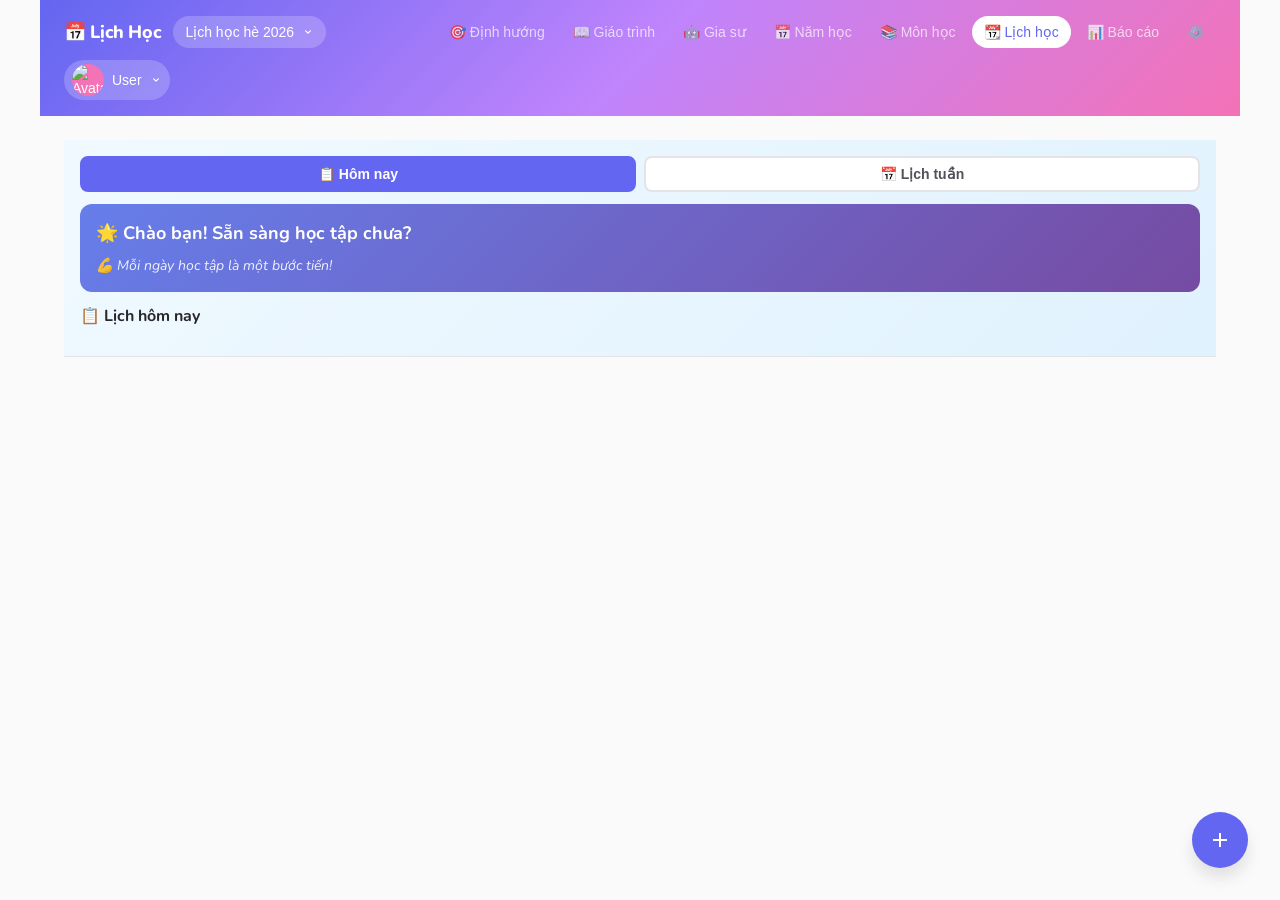
==== commit aa37290f: "fix: Move dashboard inside schedule view + fix ES module init timing - Dashboard (Hôm nay/Lịch tuần)" ====
--- a/index.html
+++ b/index.html
@@ -122,87 +122,67 @@
 
     <!-- Main Content -->
     <main class="main">
-      <!-- Dashboard - Tabs -->
-      <div class="dashboard" id="dashboard">
-        <div class="dashboard__tabs">
-          <button class="dashboard__tab dashboard__tab--active" data-tab="today">📋 Hôm nay</button>
-          <button class="dashboard__tab" data-tab="week">📅 Lịch tuần</button>
-        </div>
-
-        <!-- Tab: Today (Greeting + Next Session + Today's List) -->
-        <div class="dashboard__panel dashboard__panel--active" id="panel-today">
-          <!-- AI Greeting & Quote -->
-          <div class="motivation-card">
-            <div class="motivation-card__greeting" id="ai-greeting">
-              🌟 Chào bạn! Sẵn sàng học tập chưa?
-            </div>
-            <div class="motivation-card__quote" id="ai-quote">
-              💪 Mỗi ngày học tập là một bước tiến!
-            </div>
-          </div>
-
-          <!-- Next Session Countdown -->
-          <div class="dashboard__next-session" id="next-session-card">
-            <div class="next-session__icon">⏰</div>
-            <div class="next-session__content">
-              <div class="next-session__label">Sắp đến giờ</div>
-              <div class="next-session__name" id="next-session-name">---</div>
-              <div class="next-session__time" id="next-session-time">--:-- - --:--</div>
-            </div>
-            <div class="next-session__countdown">
-              <div class="countdown__value" id="countdown-value">--:--</div>
-              <div class="countdown__label">còn lại</div>
-            </div>
-          </div>
-
-          <!-- Today's Sessions List -->
-          <div class="today__header">
-            <h3>📋 Lịch hôm nay</h3>
-            <span class="today__date" id="today-date"></span>
-          </div>
-          <div class="today__sessions" id="today-sessions">
-            <!-- Generated by JS -->
-          </div>
-        </div>
-
-        <!-- Tab: Week Schedule - actual content is in view-schedule section -->
-        <div class="dashboard__panel" id="panel-week"></div>
-      </div>
-
       <!-- Schedule View -->
       <section class="view view--active" id="view-schedule">
-        <div class="schedule-toolbar">
-          <div class="schedule-nav">
-            <button class="btn btn--icon btn--icon-sm" id="btn-prev-week" aria-label="Tuần trước">
-              <svg width="16" height="16" viewBox="0 0 20 20" fill="currentColor">
-                <path fill-rule="evenodd" d="M12.707 5.293a1 1 0 010 1.414L9.414 10l3.293 3.293a1 1 0 01-1.414 1.414l-4-4a1 1 0 010-1.414l4-4a1 1 0 011.414 0z"/>
-              </svg>
-            </button>
-            <button class="btn btn--outline btn--xs" id="btn-today">Hôm nay</button>
-            <span class="schedule-nav__week" id="current-week">1/6 - 7/6</span>
-            <button class="btn btn--icon btn--icon-sm" id="btn-next-week" aria-label="Tuần sau">
-              <svg width="16" height="16" viewBox="0 0 20 20" fill="currentColor">
-                <path fill-rule="evenodd" d="M7.293 14.707a1 1 0 010-1.414L10.586 10 7.293 6.707a1 1 0 011.414-1.414l4 4a1 1 0 010 1.414l-4 4a1 1 0 01-1.414 0z"/>
-              </svg>
-            </button>
-          </div>
-          <div class="schedule-actions">
-            <button class="btn btn--secondary btn--sm" id="btn-suggest-schedule">
-              ✨ Chọn lịch
-            </button>
-            <button class="btn btn--outline btn--sm" id="btn-clear-week-schedule">
-              🗑️ Xóa tuần
-            </button>
-          </div>
-        </div>
-
-        <div class="view-toggle" style="display: none;">
-          <button class="toggle-btn toggle-btn--active" data-mode="week">Tuần</button>
-          <button class="toggle-btn" data-mode="day">Ngày</button>
-        </div>
-
-        <div class="schedule" id="schedule-grid">
-          <!-- Generated by JS -->
+        <!-- Dashboard - Tabs (Hôm nay / Lịch tuần) -->
+        <div class="dashboard" id="dashboard">
+          <div class="dashboard__tabs">
+            <button class="dashboard__tab dashboard__tab--active" data-tab="today">📋 Hôm nay</button>
+            <button class="dashboard__tab" data-tab="week">📅 Lịch tuần</button>
+          </div>
+
+          <!-- Tab: Hôm nay (Greeting + Today's Sessions) -->
+          <div class="dashboard__panel dashboard__panel--active" id="panel-today">
+            <!-- AI Greeting & Quote -->
+            <div class="motivation-card">
+              <div class="motivation-card__greeting" id="ai-greeting">
+                🌟 Chào bạn! Sẵn sàng học tập chưa?
+              </div>
+              <div class="motivation-card__quote" id="ai-quote">
+                💪 Mỗi ngày học tập là một bước tiến!
+              </div>
+            </div>
+
+            <!-- Today's Sessions List -->
+            <div class="today__header">
+              <h3>📋 Lịch hôm nay</h3>
+              <span class="today__date" id="today-date"></span>
+            </div>
+            <div class="today__sessions" id="today-sessions">
+              <!-- Generated by JS -->
+            </div>
+          </div>
+
+          <!-- Tab: Lịch tuần (Week Calendar) -->
+          <div class="dashboard__panel" id="panel-week">
+            <div class="schedule-toolbar">
+              <div class="schedule-nav">
+                <button class="btn btn--icon btn--icon-sm" id="btn-prev-week" aria-label="Tuần trước">
+                  <svg width="16" height="16" viewBox="0 0 20 20" fill="currentColor">
+                    <path fill-rule="evenodd" d="M12.707 5.293a1 1 0 010 1.414L9.414 10l3.293 3.293a1 1 0 01-1.414 1.414l-4-4a1 1 0 010-1.414l4-4a1 1 0 011.414 0z"/>
+                  </svg>
+                </button>
+                <button class="btn btn--outline btn--xs" id="btn-today">Hôm nay</button>
+                <span class="schedule-nav__week" id="current-week">1/6 - 7/6</span>
+                <button class="btn btn--icon btn--icon-sm" id="btn-next-week" aria-label="Tuần sau">
+                  <svg width="16" height="16" viewBox="0 0 20 20" fill="currentColor">
+                    <path fill-rule="evenodd" d="M7.293 14.707a1 1 0 010-1.414L10.586 10 7.293 6.707a1 1 0 011.414-1.414l4 4a1 1 0 010 1.414l-4 4a1 1 0 01-1.414 0z"/>
+                  </svg>
+                </button>
+              </div>
+              <div class="schedule-actions">
+                <button class="btn btn--secondary btn--sm" id="btn-suggest-schedule">
+                  ✨ Chọn lịch
+                </button>
+                <button class="btn btn--outline btn--sm" id="btn-clear-week-schedule">
+                  🗑️ Xóa tuần
+                </button>
+              </div>
+            </div>
+            <div class="schedule" id="schedule-grid">
+              <!-- Week calendar generated by JS -->
+            </div>
+          </div>
         </div>
 
         <button class="fab" id="btn-add-event" aria-label="Thêm sự kiện">
